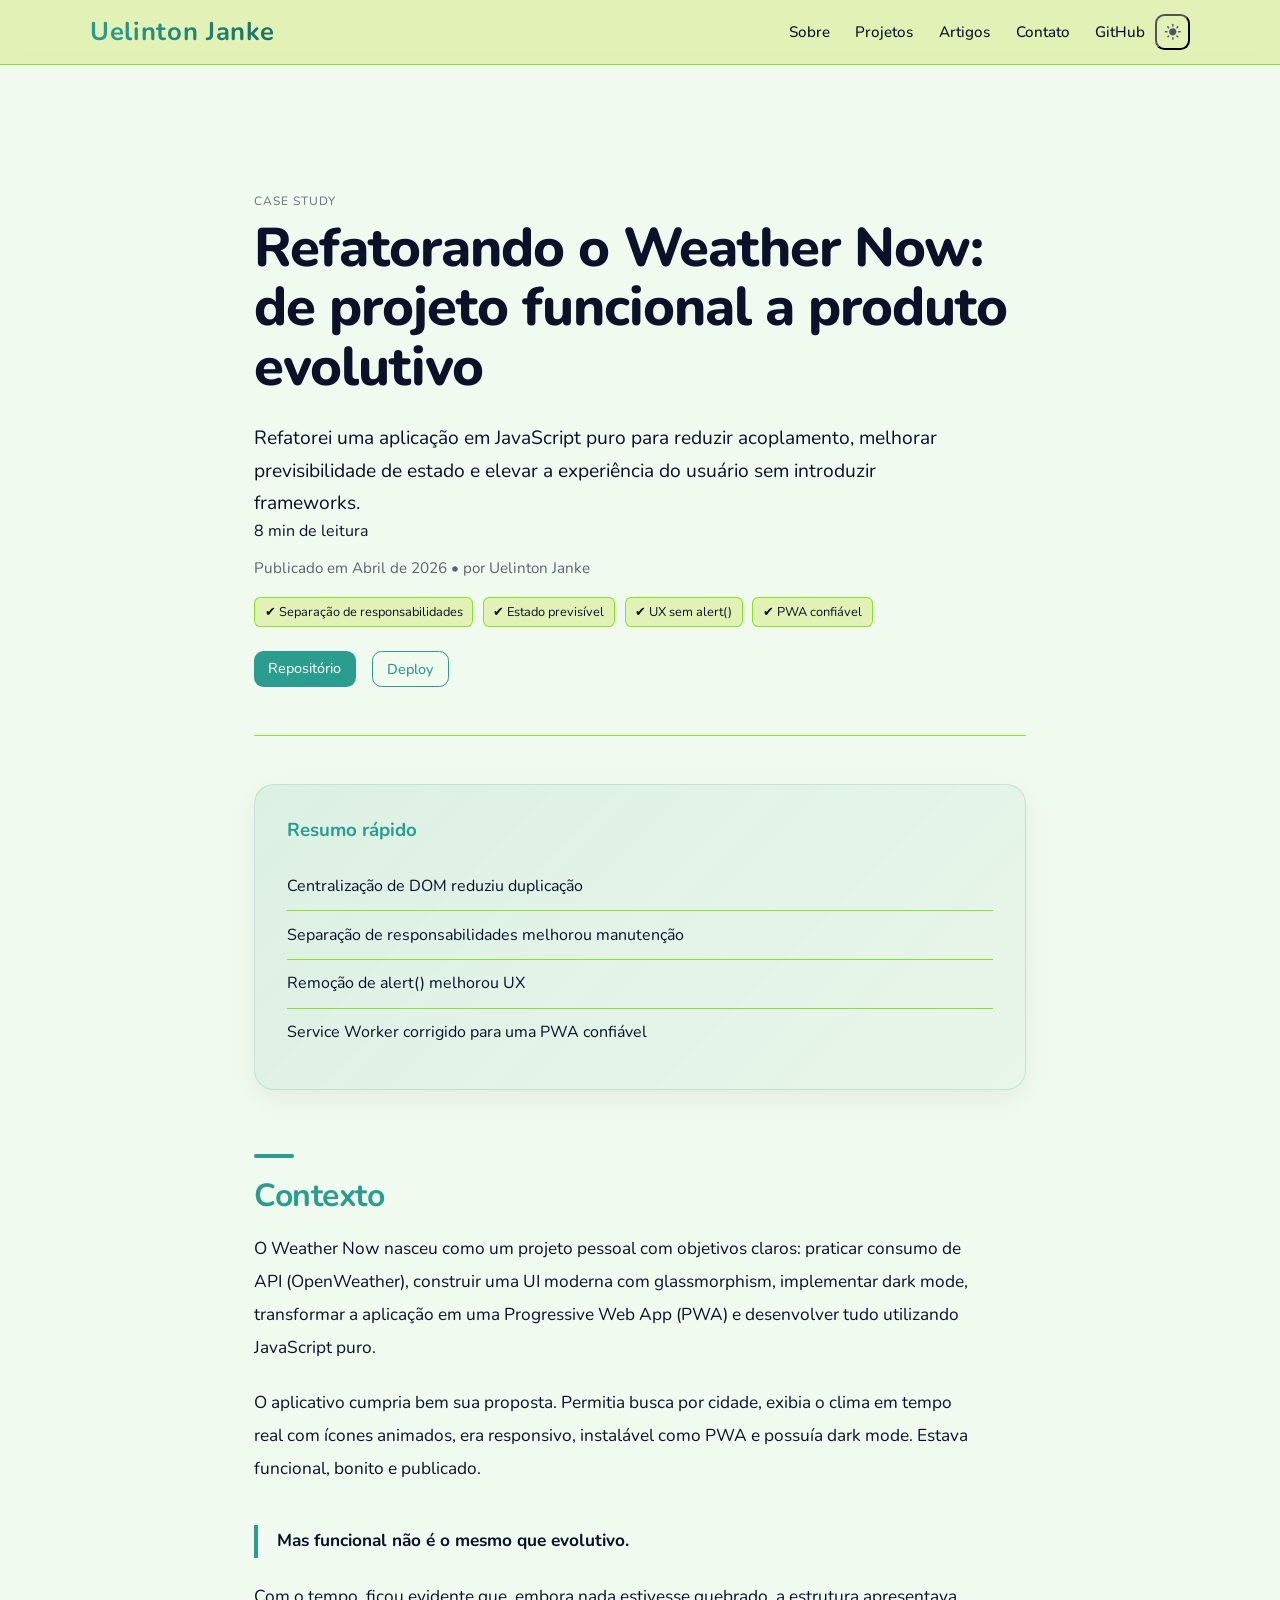
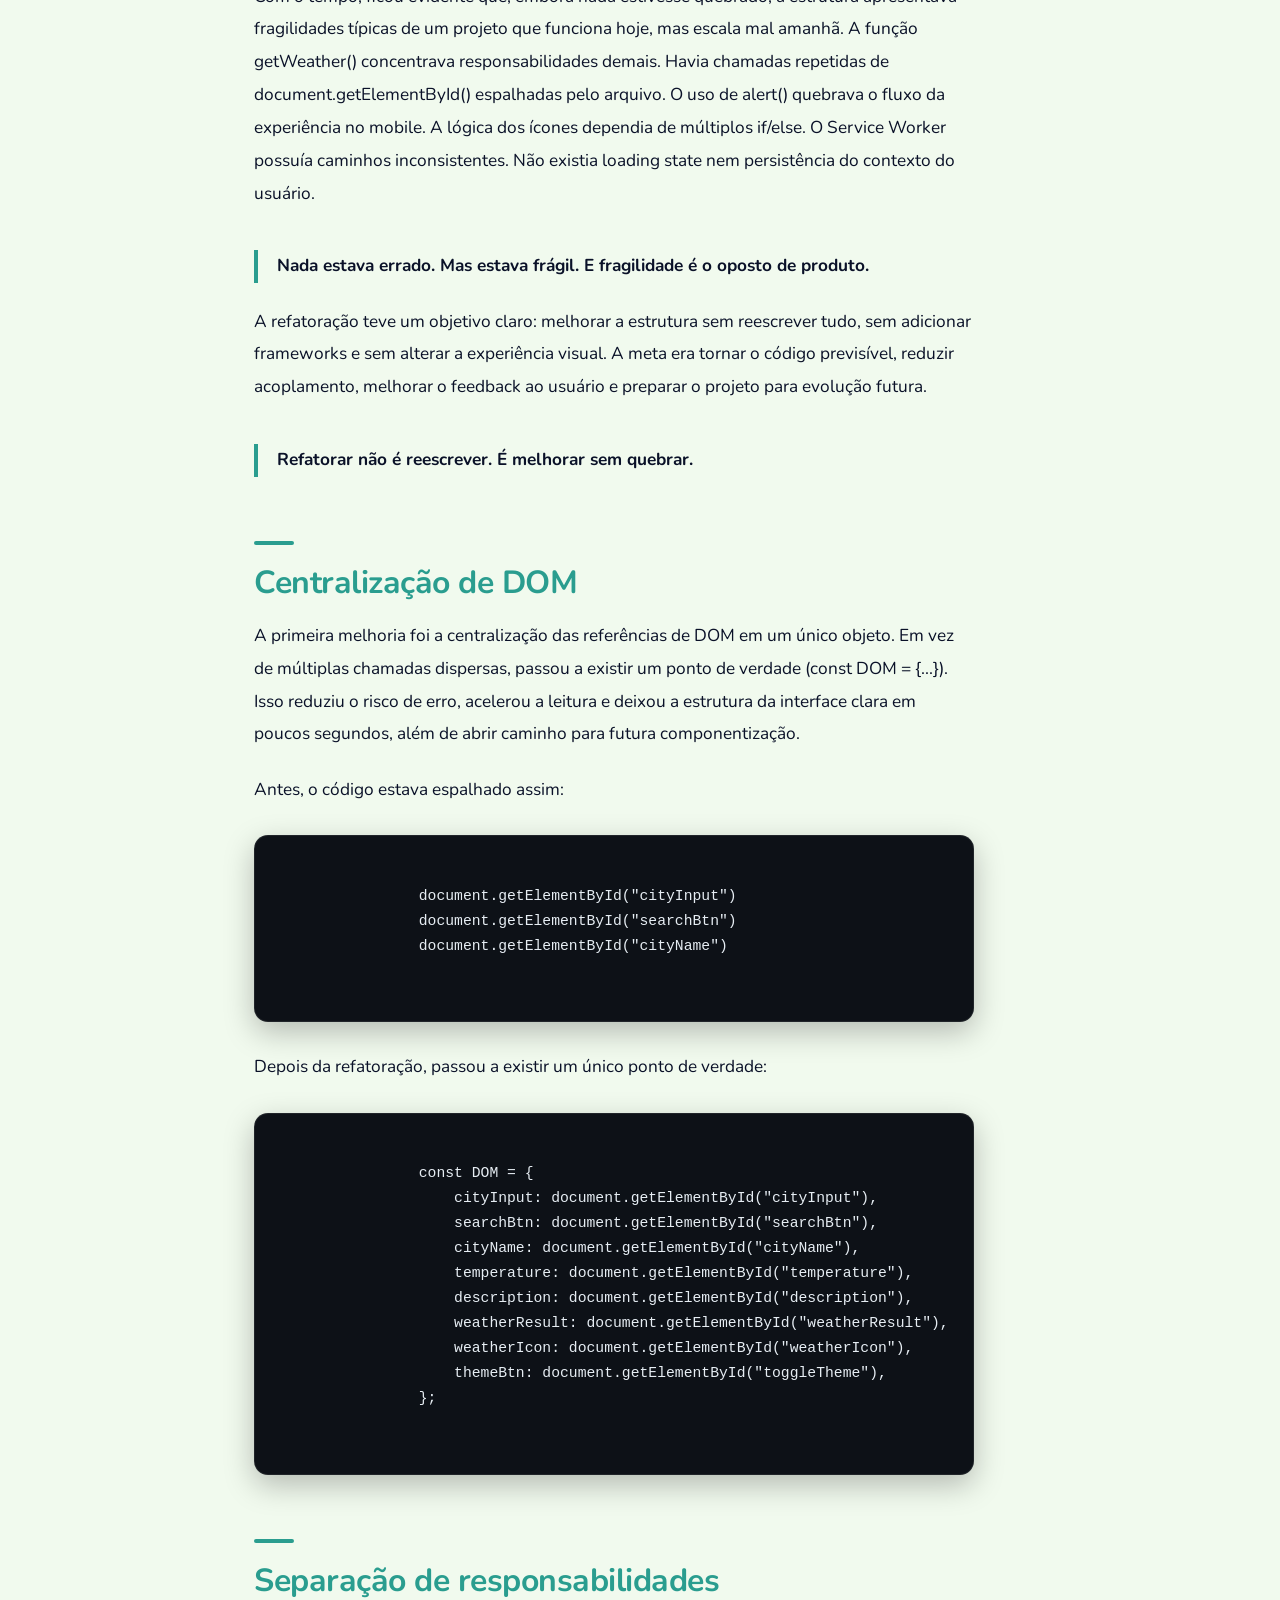
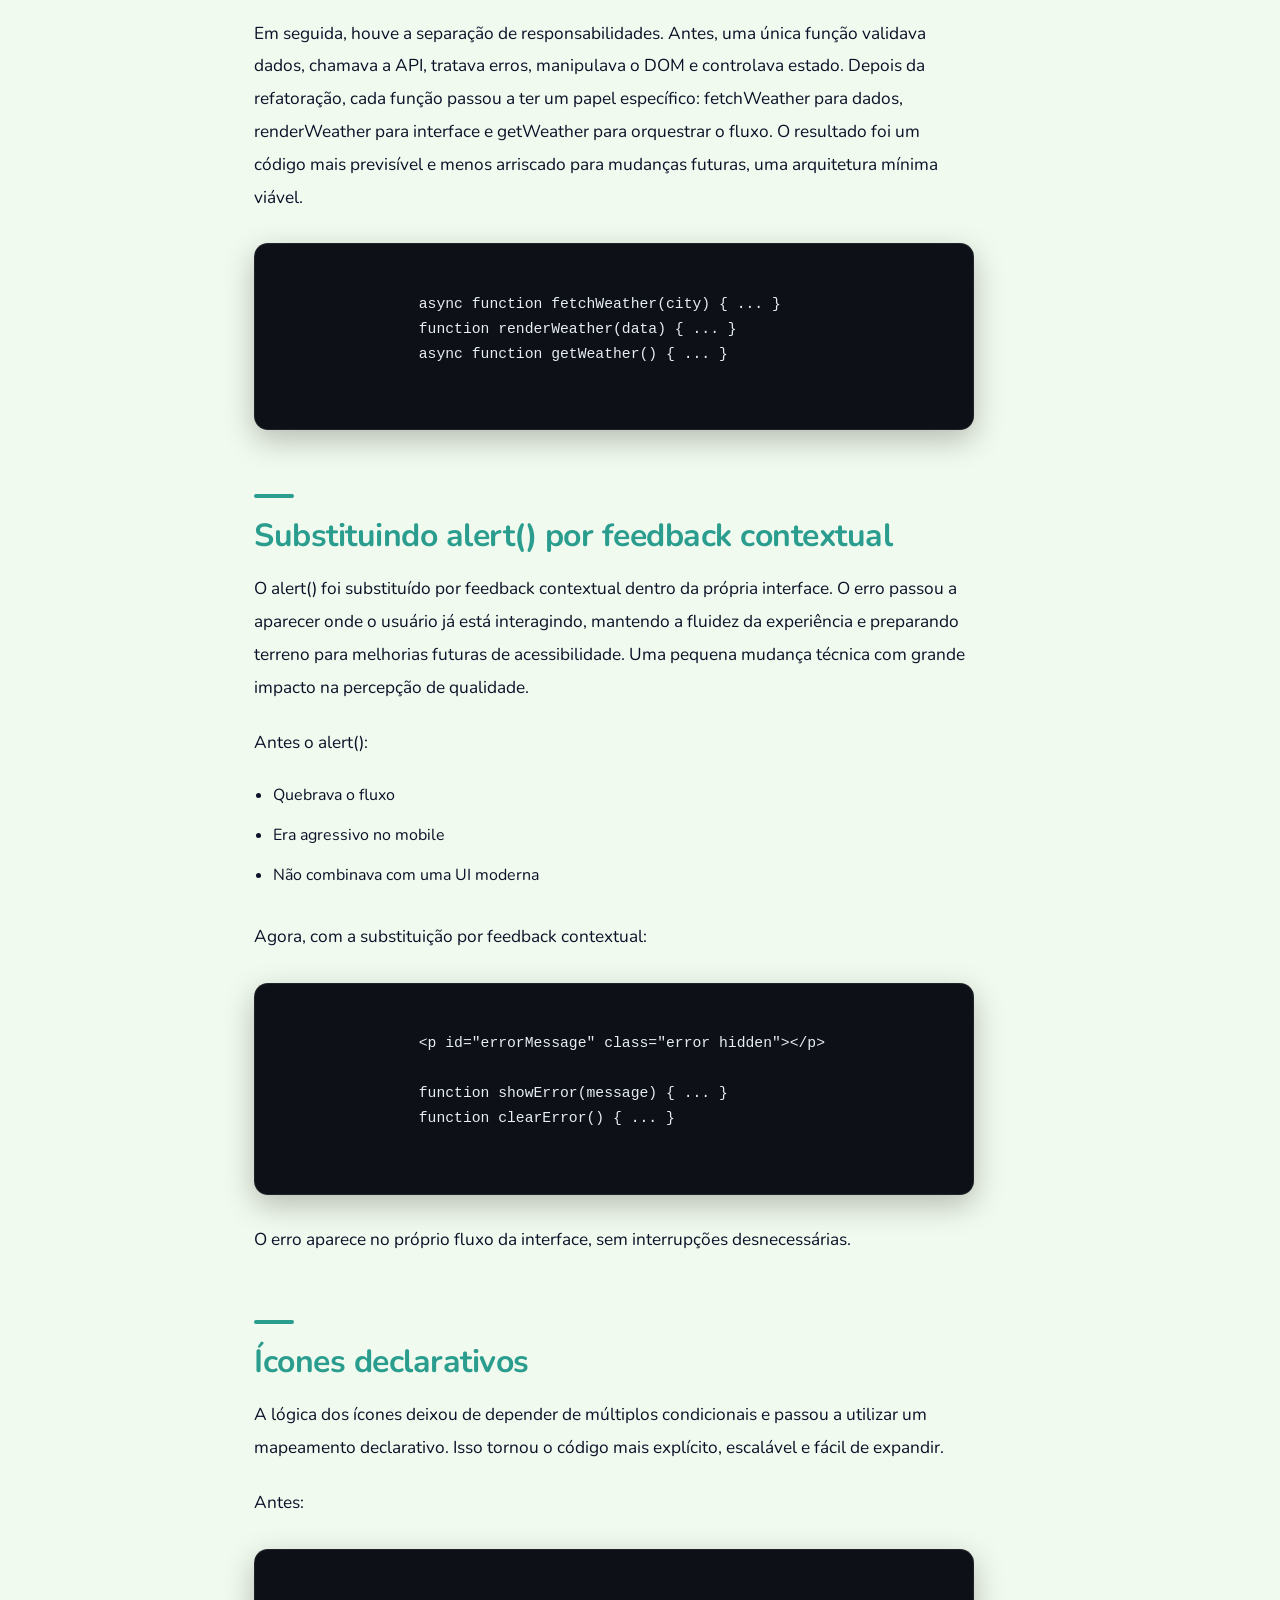
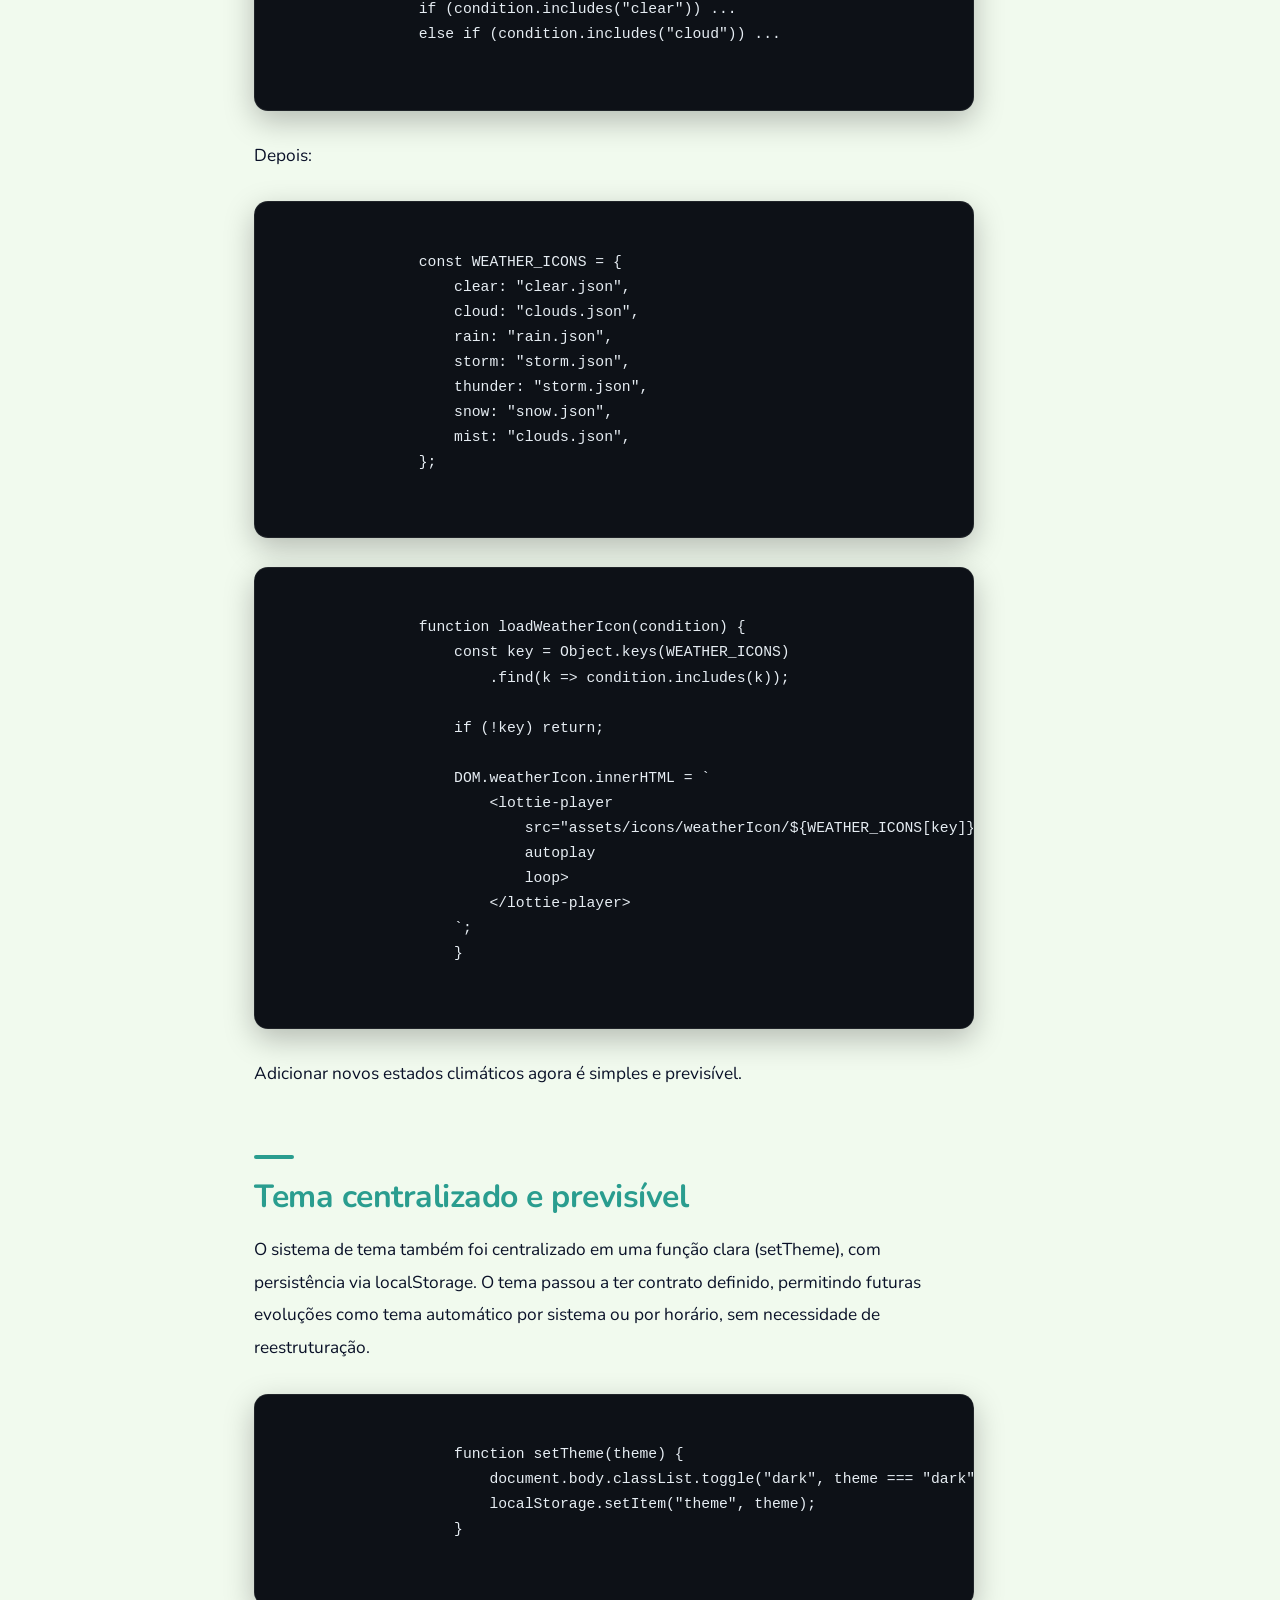
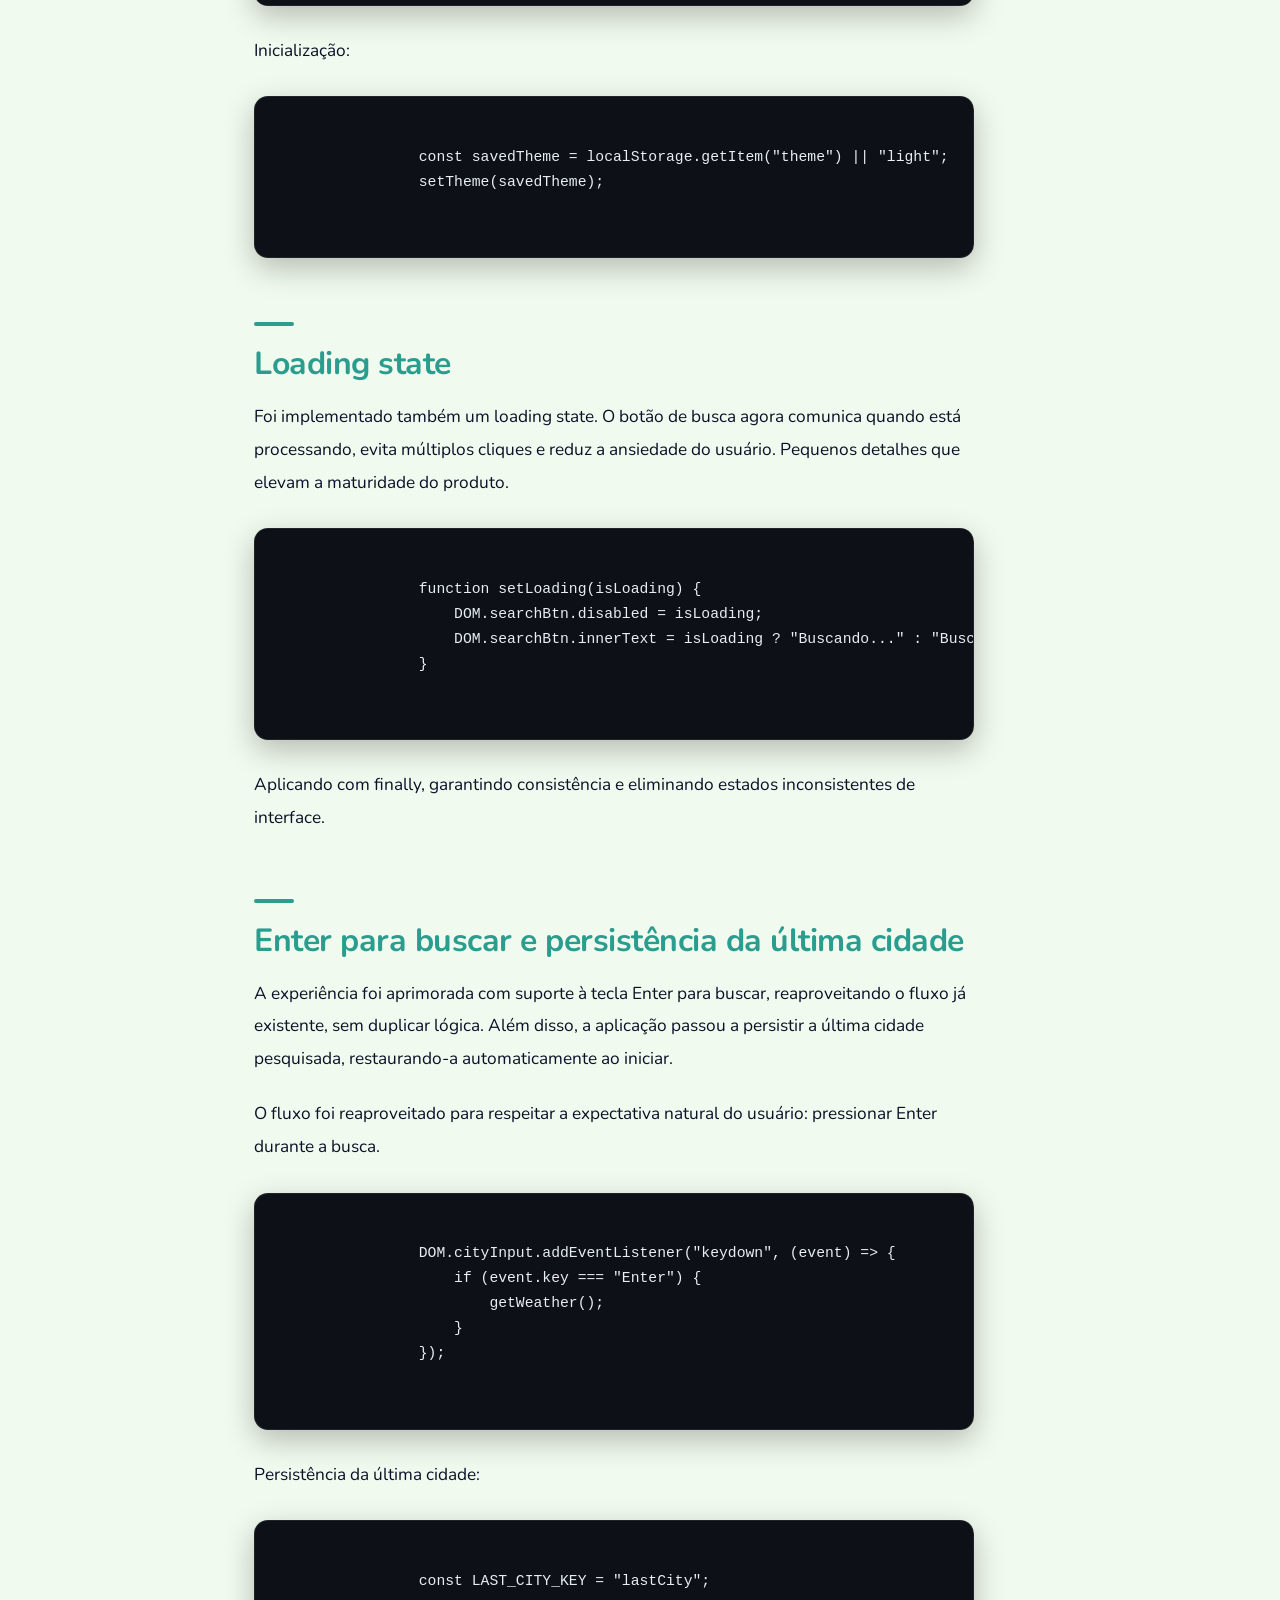
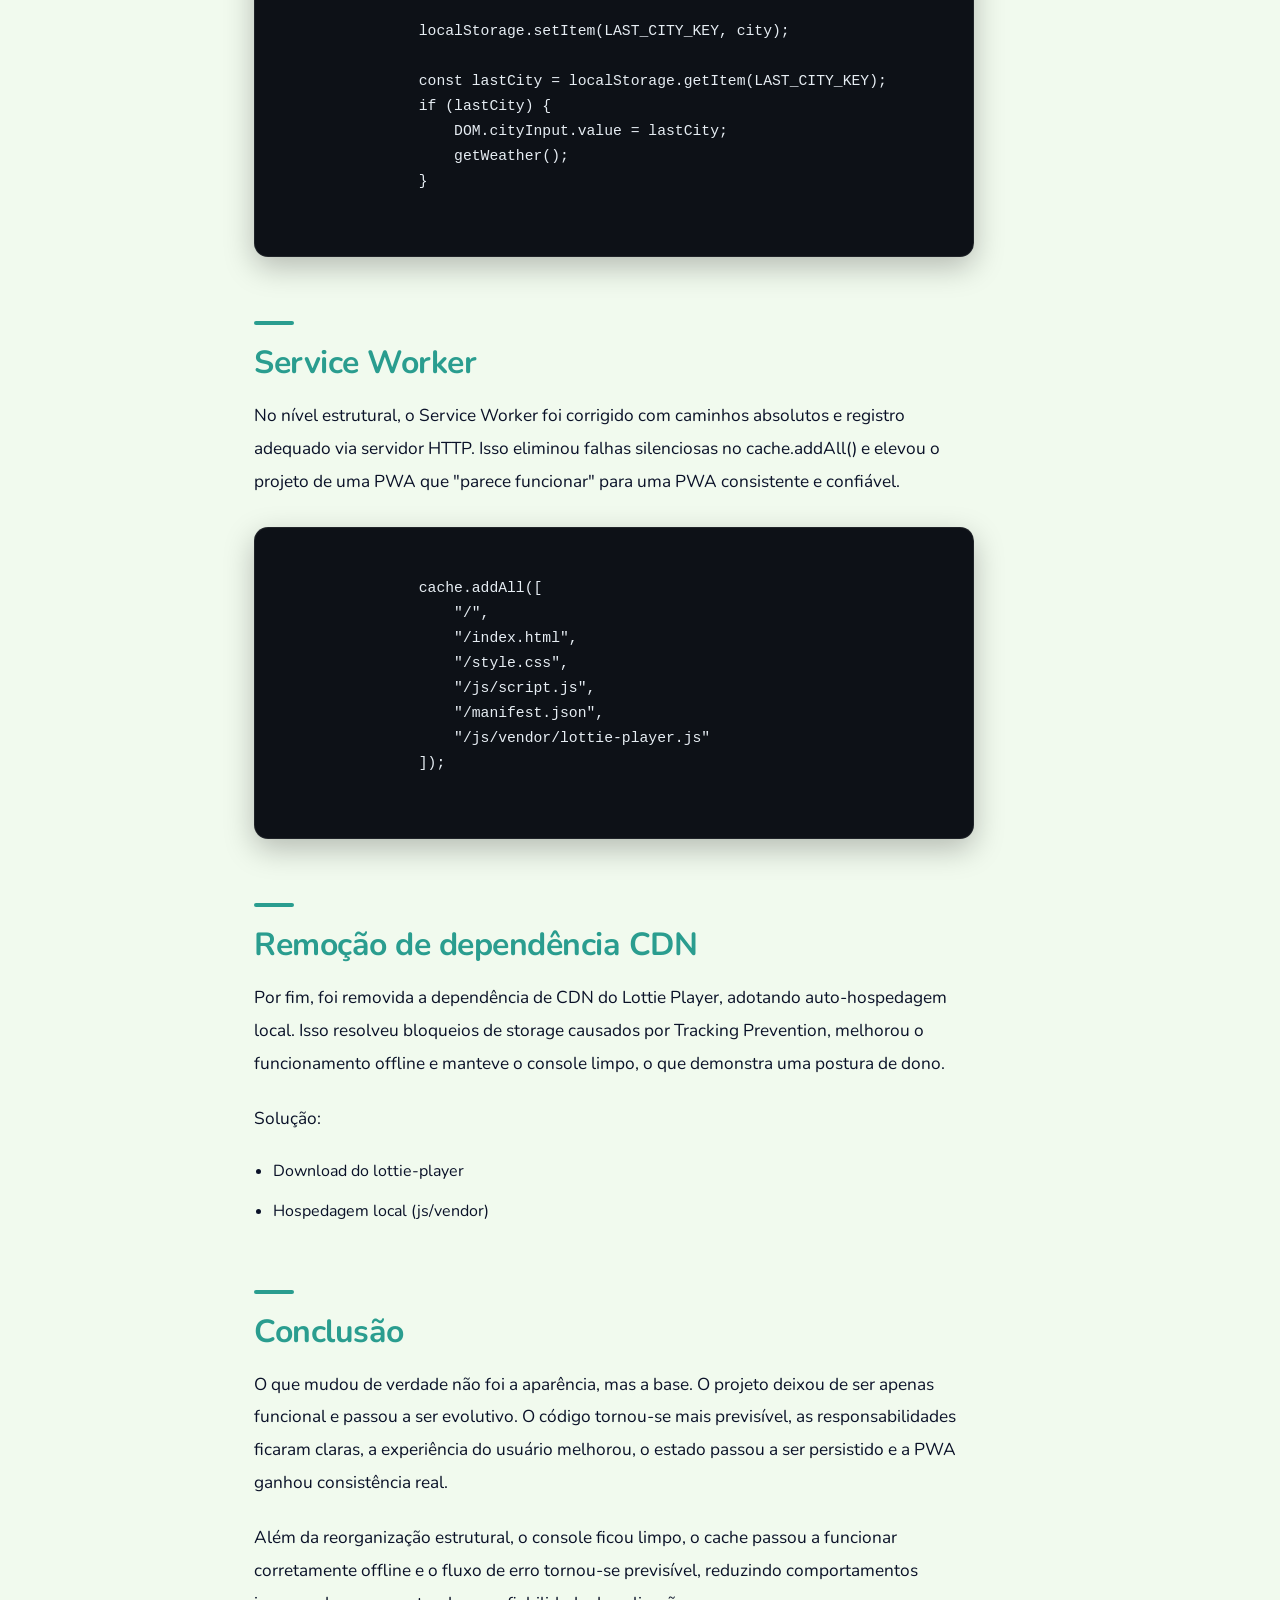
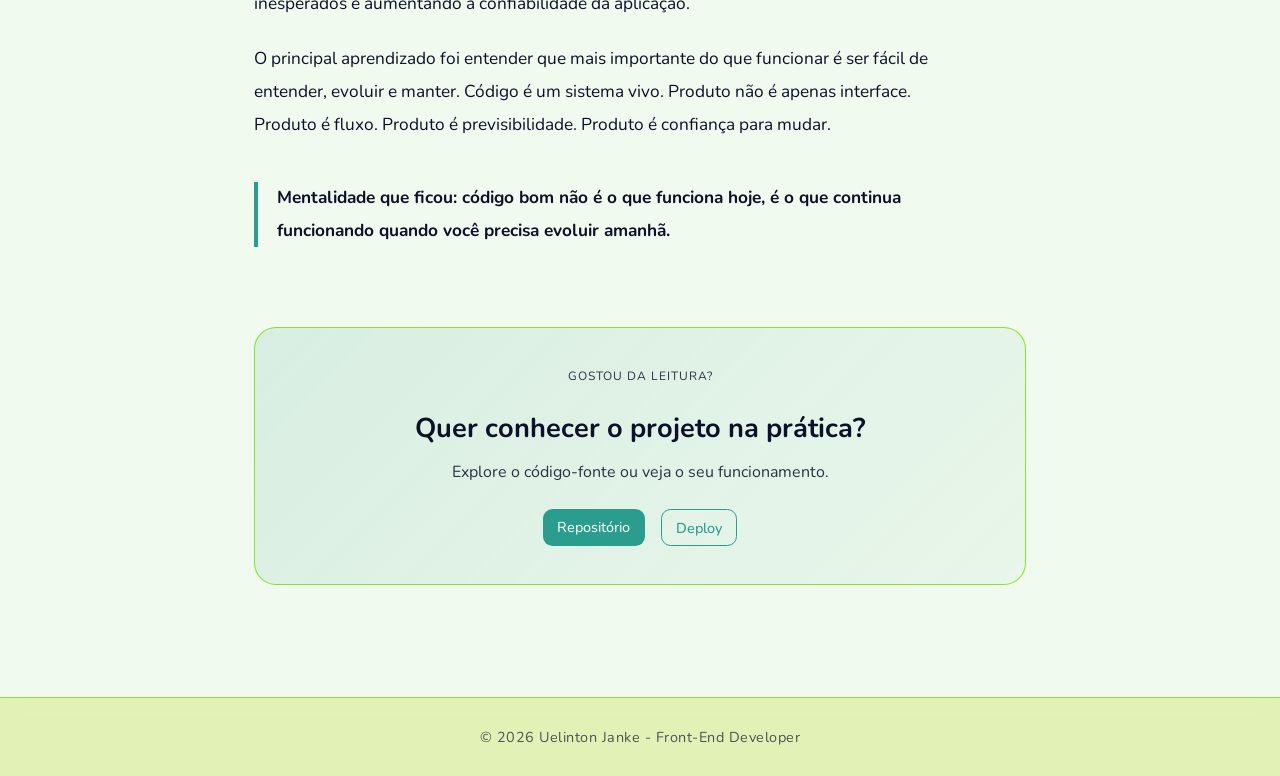
==== articles/weather-now-refactor.html @ d7ad6d18 "feat(articles): create and style article pages with responsive layout and reading experience" ====
<!DOCTYPE html>
<html lang="pt-BR">

<head>
    <meta charset="UTF-8">
    <meta name="viewport" content="width=device-width, initial-scale=1.0">
    <meta name="description" content="Como refatorei uma aplicação JavaScript pura melhorar arquitetura, UX e escalabilidade.">
    <meta property="og:title" content="Refataorando o Weather Now">
    <meta property="og:description" content="De projeto funcional a produto evolutivo">
    <meta property="og:image" content="https://github.com/UelintonHJ/weather-now/blob/main/assets/logo-favicon.png">
    <title>Refatorando o Weather Now | Uelinton Janke</title>
    <link rel="shortcut icon" href="../assets/img/favicon.png" type="image/x-icon">
    <link rel="stylesheet" href="../assets/css/style.css">
    <link rel="preconnect" href="https://fonts.googleapis.com">
    <link rel="preconnect" href="https://fonts.gstatic.com" crossorigin>
    <link href="https://fonts.googleapis.com/css2?family=Nunito:ital,wght@0,200..1000;1,200..1000&display=swap"
        rel="stylesheet">
</head>

<body>
    <header>
        <div class="header-content">
            <h1 class="logo">
                <a href="../index.html">Uelinton Janke</a>
            </h1>

            <div class="header-actions">
                <nav class="nav">
                    <button class="nav-toggle" aria-label="Abrir menu" aria-expanded="false">
                        <svg xmlns="http://www.w3.org/2000/svg" viewBox="0 0 50 50" aria-hidden="true">
                            <path
                                d="M 5 8 A 2.0002 2.0002 0 1 0 5 12 L 45 12 A 2.0002 2.0002 0 1 0 45 8 L 5 8 z M 5 23 A 2.0002 2.0002 0 1 0 5 27 L 45 27 A 2.0002 2.0002 0 1 0 45 23 L 5 23 z M 5 38 A 2.0002 2.0002 0 1 0 5 42 L 45 42 A 2.0002 2.0002 0 1 0 45 38 L 5 38 z">
                            </path>
                        </svg>
                    </button>

                    <ul class="nav-list">
                        <li><a href="../index.html#about">Sobre</a></li>
                        <li><a href="../index.html#projects">Projetos</a></li>
                        <li><a href="../index.html#articles">Artigos</a></li>
                        <li><a href="../index.html#contact">Contato</a></li>
                        <li class="nav-external">
                            <a href="https://github.com/UelintonHJ" target="_blank" rel="noopener noreferrer">
                                GitHub
                            </a>
                        </li>
                    </ul>
                </nav>

                <button class="theme-toggle" aria-label="Alternar tema" aria-pressed="false">
                    <svg xmlns="http://www.w3.org/2000/svg" xmlns:xlink="http://www.w3.org/1999/xlink"
                        aria-hidden="true" role="img" width="64" height="64" viewBox="0 0 24 24"
                        style="color: rgb(74, 85, 101);">
                        <path fill="currentColor"
                            d="M12.058 20q-3.334 0-5.667-2.333T4.058 12q0-3.039 1.98-5.27t4.904-2.634q.081 0 .159.006t.153.017q-.506.706-.801 1.57T10.158 7.5q0 2.667 1.866 4.533t4.534 1.867q.951 0 1.813-.295t1.548-.801q.012.075.017.153t.006.159q-.384 2.923-2.615 4.903T12.057 20">
                        </path>
                    </svg>
                </button>
            </div>
        </div>
    </header>
    <div class="reading-progress"></div>
    <main class="article-wrapper">
        <section class="article-hero">
            <p class="article-eyebrow">Case Study</p>

            <h1>Refatorando o Weather Now: de projeto funcional a produto evolutivo</h1>

            <p class="article-summary">
                Refatorei uma aplicação em JavaScript puro para reduzir acoplamento, melhorar previsibilidade de estado
                e
                elevar
                a experiência do usuário sem introduzir frameworks.
            </p>

            <p>
                8 min de leitura
            </p>

            <p class="article-meta">
                Publicado em Abril de 2026 • por Uelinton Janke
            </p>

            <div class="article-highlights">
                <span>✔ Separação de responsabilidades</span>
                <span>✔ Estado previsível</span>
                <span>✔ UX sem alert()</span>
                <span>✔ PWA confiável</span>
            </div>

            <div class="article-cta">
                <a href="https://github.com/UelintonHJ/weather-now" class="btn" target="_blank">Repositório</a>
                <a href="https://weather-now-jade-seven.vercel.app/" class="btn-outline" target="_blank">Deploy</a>
            </div>

        </section>

        <section class="article-tldr">
            <h3>Resumo rápido</h3>

            <ul>
                <li>Centralização de DOM reduziu duplicação</li>
                <li>Separação de responsabilidades melhorou manutenção</li>
                <li>Remoção de alert() melhorou UX</li>
                <li>Service Worker corrigido para uma PWA confiável</li>
            </ul>
        </section>

        <section class="article-content">
            <h2>Contexto</h2>
            <p>
                O Weather Now nasceu como um projeto pessoal com objetivos claros: praticar consumo de API
                (OpenWeather),
                construir uma UI moderna com glassmorphism, implementar dark mode, transformar a aplicação em uma
                Progressive Web App (PWA) e desenvolver tudo utilizando JavaScript puro.
            </p>

            <p>
                O aplicativo cumpria bem sua proposta. Permitia busca por cidade, exibia o clima em tempo real com
                ícones
                animados, era responsivo, instalável como PWA e possuía dark mode. Estava funcional, bonito e publicado.
            </p>

            <p class="highlight-quote">
                Mas funcional não é o mesmo que evolutivo.
            </p>

            <p>
                Com o tempo, ficou evidente que, embora nada estivesse quebrado, a estrutura apresentava fragilidades
                típicas de um projeto que funciona hoje, mas escala mal amanhã. A função getWeather() concentrava
                responsabilidades demais. Havia chamadas repetidas
                de document.getElementById() espalhadas pelo arquivo. O uso de alert() quebrava o fluxo da experiência
                no
                mobile. A lógica dos ícones dependia de múltiplos if/else. O Service Worker possuía caminhos
                inconsistentes.
                Não existia loading state nem persistência do contexto do usuário.
            </p>

            <p class="highlight-quote">
                Nada estava errado. Mas estava frágil. E fragilidade é o oposto de produto.
            </p>

            <p>
                A refatoração teve um objetivo claro: melhorar a estrutura sem reescrever tudo, sem adicionar frameworks
                e
                sem alterar a experiência visual. A meta era tornar o código previsível, reduzir acoplamento, melhorar o
                feedback ao usuário e preparar o projeto para evolução futura.
            </p>

            <p class="highlight-quote">
                Refatorar não é reescrever. É melhorar sem quebrar.
            </p>

            <h2>Centralização de DOM</h2>

            <p>
                A primeira melhoria foi a centralização das referências de DOM em um único objeto. Em vez de múltiplas
                chamadas dispersas, passou a existir um ponto de verdade (const DOM = {...}). Isso reduziu o risco de
                erro,
                acelerou a leitura e deixou a estrutura da interface clara em poucos segundos, além de abrir caminho
                para
                futura componentização.
            </p>

            <p>
                Antes, o código estava espalhado assim:
            </p>

            <pre>
            <code>
                document.getElementById("cityInput")
                document.getElementById("searchBtn")
                document.getElementById("cityName")
            </code>
        </pre>

            <p>
                Depois da refatoração, passou a existir um único ponto de verdade:
            </p>

            <pre>
            <code>
                const DOM = {
                    cityInput: document.getElementById("cityInput"),
                    searchBtn: document.getElementById("searchBtn"),
                    cityName: document.getElementById("cityName"),
                    temperature: document.getElementById("temperature"),
                    description: document.getElementById("description"),
                    weatherResult: document.getElementById("weatherResult"),
                    weatherIcon: document.getElementById("weatherIcon"),
                    themeBtn: document.getElementById("toggleTheme"),
                };
            </code>
        </pre>

            <h2>Separação de responsabilidades</h2>

            <p>
                Em seguida, houve a separação de responsabilidades. Antes, uma única função validava dados, chamava a
                API,
                tratava erros, manipulava o DOM e controlava estado. Depois da refatoração, cada função passou a ter um
                papel específico: fetchWeather para dados, renderWeather
                para interface e getWeather para orquestrar o fluxo. O resultado foi um código mais previsível e menos
                arriscado para mudanças futuras, uma arquitetura mínima viável.
            </p>

            <pre>
            <code>
                async function fetchWeather(city) { ... }
                function renderWeather(data) { ... }
                async function getWeather() { ... }
            </code>
        </pre>

            <h2>Substituindo alert() por feedback contextual</h2>

            <p>
                O alert() foi substituído por feedback contextual dentro da própria interface. O erro passou a aparecer
                onde
                o usuário já está interagindo, mantendo a fluidez da experiência e preparando terreno para melhorias
                futuras
                de acessibilidade. Uma pequena mudança técnica com grande impacto na percepção de qualidade.
            </p>

            <p>
                Antes o alert():
            </p>

            <ul>
                <li>Quebrava o fluxo</li>
                <li>Era agressivo no mobile</li>
                <li>Não combinava com uma UI moderna</li>
            </ul>

            <p>
                Agora, com a substituição por feedback contextual:
            </p>

            <pre>
            <code>
                &lt;p id="errorMessage" class="error hidden"&gt;&lt;/p&gt;

                function showError(message) { ... }
                function clearError() { ... }
            </code>
        </pre>

            <p>
                O erro aparece no próprio fluxo da interface, sem interrupções desnecessárias.
            </p>

            <h2>Ícones declarativos</h2>

            <p>
                A lógica dos ícones deixou de depender de múltiplos condicionais e passou a utilizar um mapeamento
                declarativo. Isso tornou o código mais explícito, escalável e fácil de expandir.
            </p>

            <p>
                Antes:
            </p>

            <pre>
            <code>
                if (condition.includes("clear")) ...
                else if (condition.includes("cloud")) ...
            </code>
        </pre>

            <p>
                Depois:
            </p>

            <pre>
            <code>
                const WEATHER_ICONS = {
                    clear: "clear.json",
                    cloud: "clouds.json",
                    rain: "rain.json",
                    storm: "storm.json",
                    thunder: "storm.json",
                    snow: "snow.json",
                    mist: "clouds.json",
                };
            </code>
        </pre>

            <pre>
            <code>
                function loadWeatherIcon(condition) {
                    const key = Object.keys(WEATHER_ICONS)
                        .find(k => condition.includes(k));

                    if (!key) return;

                    DOM.weatherIcon.innerHTML = `
                        &lt;lottie-player
                            src="assets/icons/weatherIcon/${WEATHER_ICONS[key]}"
                            autoplay
                            loop&gt;
                        &lt;/lottie-player&gt;
                    `;
                    }
            </code>
        </pre>

            <p>
                Adicionar novos estados climáticos agora é simples e previsível.
            </p>

            <h2>Tema centralizado e previsível</h2>

            <p>
                O sistema de tema também foi centralizado em uma função clara (setTheme), com persistência via
                localStorage. O tema passou a ter contrato definido, permitindo futuras evoluções como tema automático
                por
                sistema ou por horário, sem necessidade de reestruturação.
            </p>
            <pre>
                <code>
                    function setTheme(theme) {
                        document.body.classList.toggle("dark", theme === "dark");
                        localStorage.setItem("theme", theme);
                    }
                </code>
            </pre>

            <p>
                Inicialização:
            </p>

            <pre>
            <code>
                const savedTheme = localStorage.getItem("theme") || "light";
                setTheme(savedTheme);
            </code>
        </pre>

            <h2>Loading state</h2>

            <p>
                Foi implementado também um loading state. O botão de busca agora comunica quando está processando, evita
                múltiplos cliques e reduz a ansiedade do usuário. Pequenos detalhes que elevam a maturidade do produto.
            </p>

            <pre>
            <code>
                function setLoading(isLoading) {
                    DOM.searchBtn.disabled = isLoading;
                    DOM.searchBtn.innerText = isLoading ? "Buscando..." : "Buscar";
                }
            </code>
        </pre>

            <p>
                Aplicando com finally, garantindo consistência e eliminando estados inconsistentes de interface.
            </p>

            <h2>Enter para buscar e persistência da última cidade</h2>

            <p>
                A experiência foi aprimorada com suporte à tecla Enter para buscar, reaproveitando o fluxo já existente,
                sem
                duplicar lógica. Além disso, a aplicação passou a persistir a última cidade pesquisada, restaurando-a
                automaticamente ao iniciar.
            </p>

            <p>
                O fluxo foi reaproveitado para respeitar a expectativa natural do usuário: pressionar Enter durante a
                busca.
            </p>

            <pre>
            <code>
                DOM.cityInput.addEventListener("keydown", (event) => {
                    if (event.key === "Enter") {
                        getWeather();
                    }
                });
            </code>
        </pre>

            <p>
                Persistência da última cidade:
            </p>

            <pre>
            <code>
                const LAST_CITY_KEY = "lastCity";

                localStorage.setItem(LAST_CITY_KEY, city);

                const lastCity = localStorage.getItem(LAST_CITY_KEY);
                if (lastCity) {
                    DOM.cityInput.value = lastCity;
                    getWeather();
                }
            </code>
        </pre>

            <h2>Service Worker</h2>

            <p>
                No nível estrutural, o Service Worker foi corrigido com caminhos absolutos e registro adequado via
                servidor
                HTTP. Isso eliminou falhas silenciosas no cache.addAll() e elevou o projeto de uma PWA que "parece
                funcionar" para uma PWA consistente e confiável.
            </p>

            <pre>
            <code>
                cache.addAll([
                    "/",
                    "/index.html",
                    "/style.css",
                    "/js/script.js",
                    "/manifest.json",
                    "/js/vendor/lottie-player.js"
                ]);
            </code>
        </pre>

            <h2>Remoção de dependência CDN</h2>

            <p>
                Por fim, foi removida a dependência de CDN do Lottie Player, adotando auto-hospedagem local. Isso
                resolveu
                bloqueios de storage causados por Tracking Prevention, melhorou o funcionamento offline e manteve o
                console
                limpo, o que demonstra uma postura de dono.
            </p>

            <p>
                Solução:
            </p>

            <ul>
                <li>Download do lottie-player</li>
                <li>Hospedagem local (js/vendor)</li>
            </ul>

            <h2>Conclusão</h2>

            <p>
                O que mudou de verdade não foi a aparência, mas a base. O projeto deixou de ser apenas funcional e
                passou a
                ser evolutivo. O código tornou-se mais previsível, as responsabilidades ficaram claras, a experiência do
                usuário melhorou, o estado passou a ser persistido e a PWA ganhou consistência real.
            </p>

            <p>
                Além da reorganização estrutural, o console ficou limpo, o cache passou a funcionar corretamente offline
                e o
                fluxo de erro tornou-se previsível, reduzindo comportamentos inesperados e aumentando a confiabilidade
                da
                aplicação.
            </p>

            <p>
                O principal aprendizado foi entender que mais importante do que funcionar é ser fácil de entender,
                evoluir e
                manter. Código é um sistema vivo. Produto não é apenas interface. Produto é fluxo. Produto é
                previsibilidade. Produto é confiança para mudar.
            </p>

            <p class="highlight-quote">
                Mentalidade que ficou: código bom não é o que funciona hoje, é o que continua funcionando quando você
                precisa evoluir amanhã.
            </p>
        </section>

        <section class="article-project">
            <p class="article-project-eyebrow">Gostou da leitura?</p>

            <h3>Quer conhecer o projeto na prática?</h3>

            <p>Explore o código-fonte ou veja o seu funcionamento.</p>

            <div class="article-project-actions">
                <a href="https://github.com/UelintonHJ/weather-now" class="btn" target="_blank">
                    Repositório
                </a>

                <a href="https://weather-now-jade-seven.vercel.app/" class="btn-outline" target="_blank">
                    Deploy
                </a>
            </div>
        </section>
    </main>

    <footer class="footer">
        <p>
            © 2026 Uelinton Janke - Front-End Developer
        </p>
    </footer>
    <script src="../app.js"></script>
</body>

</html>
---- assets/css/style.css ----
:root {
    --bg: #F1FAEE;
    --text: #0A1128;
    --accent: #2A9D8F;

    --surface: rgba(217, 237, 146, 0.6);
    --surface-strong: rgba(217, 237, 146, 0.9);
    --border: rgba(112, 224, 0, 0.8);

    --header-offset: 90px;
}

html {
    scroll-behavior: smooth;
}

[data-theme="dark"] {
    --bg: #0A1128;
    --text: #F1FAEE;
    --accent: #2A9D8F;

    --surface: rgba(255, 255, 255, 0.04);
    --surface-strong: rgba(255, 255, 255, 0.07);
    --border: rgba(255, 255, 255, 0.08);
}

[data-theme="dark"] header {
    background: rgba(10, 17, 40, 0.8);
}

[data-theme="dark"] header.shrink {
    background: rgba(10, 17, 40, 0.95);
}

[data-theme="dark"] .filter-btn {
    background: rgba(255, 255, 255, 0.06);
    border: 1px solid rgba(255, 255, 255, 0.12);
    color: rgba(241, 250, 238, 0.85);
    backdrop-filter: blur(6px);
}

[data-theme="dark"] .filter-btn.active {
    background: var(--accent);
    color: #F1FAEE;
    border-color: var(--accent);
    box-shadow: 0 4px 12px rgba(42, 157, 143, 0.35);
}

[data-theme="dark"] .filter-btn:hover {
    border-color: var(--accent);
    background: rgba(42, 157, 143, 0.15);
}

[data-theme="dark"] .card-featured {
    background: linear-gradient(
        180deg,
        rgba(42, 157, 143, 0.15),
        rgba(255, 255, 255, 0.04)
    );
    border-color: rgba(42, 157, 143, 0.4);
}

[data-theme="dark"] .card-featured::before {
    color: rgba(241, 250, 238, 0.6);
}

[data-theme="dark"] .card-institutional {
    background: rgba(255, 255, 255, 0.03);
    border-color: rgba(255, 255, 255, 0.1);
}

[data-theme="dark"] .card-institutional::before {
    color: rgba(241, 250, 238, 0.55);
}

[data-theme="dark"] .card-institutional .tag {
    background: rgba(42, 157, 143, 0.1);
    color: rgba(241, 250, 238, 0.85);
    border: 1px solid rgba(42, 157, 143, 0.25);
}

[data-theme="dark"] .card-institutional .btn {
    background: #F1FAEE;
    color: var(--bg);
}

[data-theme="dark"] .card-institutional .decision {
    border-left-color: rgba(42, 157, 143, 0.7);
}

[data-theme="dark"] .tag {
    background: rgba(255, 255, 255, 0.06);
    color: rgba(241, 250, 238, 0.85);
    border: 1px solid rgba(255, 255, 255, 0.08);
}

[data-theme="dark"] .footer {
    background: rgba(10, 17, 40, 0.9);
    border-top: 1px solid var(--border);
}

[data-theme="dark"] .modal-content {
    background: rgba(15, 23, 42, 0.95);
    border-color: rgba(255, 255, 255, 0.08);
}

[data-theme="dark"] .modal-close {
    background: rgba(255, 255, 255, 0.06);
    border: 1px solid rgba(0, 0, 0, 0.18);
    color: rgba(241, 250, 238, 0.85);
}

[data-theme="dark"] .modal-close:hover {
    background: var(--accent);
    border-color: var(--accent);
    color: #0A1128;
}

* {
    margin: 0;
    padding: 0;
    box-sizing: border-box;
}

body {
    font-family: "Nunito", sans-serif;
    background: var(--bg);
    color: var(--text);
    padding: 0;
}

header {
    width: 100%;
    padding: 0.9rem 1.5rem;
    display: flex;
    justify-content: center;
    border-bottom: 1px solid var(--border);
    backdrop-filter: blur(10px);
    background: var(--surface);
    position: sticky;
    top: 0;
    z-index: 100;
    transition: padding 0.3s ease, background 0.3s ease;
}

header.shrink {
    padding: 0.6rem 1.5rem;
    background: var(--surface-strong);
}

.header-content {
    max-width: 1100px;
    width: 100%;
    display: flex;
    align-items: center;
    justify-content: space-between;
    gap: 2rem;
}

.header.shrink .logo {
    font-size: 1.2rem;
}

.logo {
    font-size: 1.6rem;
    font-weight: 700;
    background: linear-gradient(90deg, #2a9d8f, #1d6f63);
    background-clip: text;
    -webkit-background-clip: text;
    color: transparent;
    -webkit-text-fill-color: transparent;
    letter-spacing: 0.65px;
}

.logo a {
    text-decoration: none;
    color: inherit;
}

.header-actions {
    display: flex;
    align-items: center;
    gap: 0.6rem;
}

.nav {
    display: flex;
    align-items: center;
}

.nav-toggle {
    display: none;
    background: none;
    border: none;
    width: 1.5rem;
    cursor: pointer;
}

.nav-list {
    display: flex;
    list-style: none;
    gap: 1.6rem;
}

.nav-list a {
    text-decoration: none;
    font-size: 0.95rem;
    font-weight: 500;
    color: var(--text);
    position: relative;
}

.nav-list a::after {
    content: "";
    position: absolute;
    left: 0;
    bottom: -4px;
    width: 0;
    height: 2px;
    background: var(--accent);
    transition: width 0.3s ease;
}

.nav-list a:hover::after {
    width: 100%;
}

a:focus-visible {
    outline: 2px solid var(--accent);
    outline-offset: 4px;
}

section[id] {
    scroll-margin-top: var(--header-offset);
}

.theme-toggle {
    width: 2.2rem;
    height: 2.2rem;
    display: flex;
    align-items: center;
    justify-content: center;
    background: none;
    cursor: pointer;
    border-radius: 0.6rem;
    transition: background 0.2s ease, transform 0.2s ease;
}

header.shrink .theme-toggle {
    transform: scale(0.95);
}

.theme-toggle svg {
    width: 1.1rem;
    height: 1.1rem;
    color: var(--text);
}

.theme-toggle:hover {
    background: rgba(42, 157, 143, 0.15);
}

.hero {
    max-width: 1100px;
    margin: 4rem auto 5rem;
    padding: 3rem 1.5rem;
    border-left: 4px solid var(--accent);
}

.hero .headline {
    max-width: 720px;
    font-size: clamp(2rem, 4vw, 2.6rem);
    font-weight: 700;
    line-height: 1.25;
    letter-spacing: -0.3px;
}

.hero .subheadline {
    max-width: 620px;
    margin-top: 1.4rem;
    font-size: 1.1rem;
    opacity: 0.75;
}

.hero .subheadline::before {
    content: "";
    display: block;
    width: 48px;
    height: 3px;
    background: var(--accent);
    margin-bottom: 1rem;
}

.hero-actions {
    margin-top: 2.4rem;
    display: flex;
    gap: 1.2rem;
    align-items: center;
}

.hero .btn {
    padding: 0.75rem 1.6rem;
    font-size: 1rem;
    font-weight: 600;
    border-radius: 0.8rem;
    box-shadow: 0 8px 20px rgba(42, 157, 143, 0.25);
}

.hero .btn:hover {
    transform: translateY(-2px);
    box-shadow: 0 12px 28px rgba(42, 157, 143, 0.35);
}

.hero .btn-outline {
    padding: 0.75rem 1.6rem;
    font-size: 1rem;
    border-radius: 0.8rem;
    background: transparent;
}

.hero .btn-outline:hover {
    background: rgba(42, 157, 143, 0.1);
}

.container {
    max-width: 1100px;
    margin: 3rem auto;
    padding: 2rem 1.5rem;
}

.about h2 {
    font-size: 1.8rem;
    margin-bottom: 1rem;
    color: var(--accent);
    font-weight: 600;
}

.about p {
    font-size: 1.05rem;
    line-height: 1.7;
    opacity: 0.9;
    max-width: 750px;
}

.projects h2 {
    font-size: 1.8rem;
    margin-bottom: 2rem;
    color: var(--accent);
    font-weight: 600;
}

.project-filters {
    display: flex;
    flex-wrap: wrap;
    gap: 0.6rem;
    margin-bottom: 2.2rem;
    align-items: center;
}

.filters-label {
    font-size: 0.75rem;
    text-transform: uppercase;
    letter-spacing: 1px;
    opacity: 0.6;
    margin-bottom: 0.8rem;
}

.filter-btn {
    padding: 0.4rem 0.9rem;
    border: 1px solid var(--border);
    background: var(--surface);
    border-radius: 999px;
    cursor: pointer;
    font-size: 0.8rem;
    font-weight: 600;
    letter-spacing: 0.4px;
    transition: all 0.2s ease;
}

.filter-btn.active {
    background: var(--accent);
    color: #F1FAEE;
    border-color: var(--accent);
    font-weight: 700;
}

.filter-btn:hover {
    border-color: var(--accent);
}

.filter-btn:focus-visible {
    outline: 2px solid var(--accent);
    outline-offset: 3px;
}

.cards {
    display: grid;
    gap: 2rem;
    grid-template-columns: repeat(auto-fit, minmax(280px, 1fr));
}

.card {
    background: var(--surface);
    border: 1px solid var(--border);
    padding: 1.8rem;
    border-radius: 1rem;
    backdrop-filter: blur(8px);
    display: flex;
    flex-direction: column;
    opacity: 0;
    transform: translateY(12px);
    transition: opacity 0.25s ease, transform 0.25s ease;
}

.card.is-hidden {
    display: none;
}

.card.is-visible {
    opacity: 1;
    transform: translateY(0);
    transition: opacity 0.6s ease, transform 0.6s ease;
}

.card:hover {
    transform: translateY(-5px);
    border-color: var(--accent);
}

.card h3 {
    font-size: 1.5rem;
    margin-bottom: 0.4rem;
    font-weight: 600;
    line-height: 1.25;
}

.card .tags {
    opacity: 0.25;
    transform: translateY(4px);
    transition: opacity 0.3s ease, transform 0.3s ease;
}

.card:hover .tags {
    opacity: 1;
    transform: translateY(0);
}

.card p {
    opacity: 0.85;
    line-height: 1.6;
    margin-bottom: 1.2rem;
}

.card-featured {
    grid-column: span 2;
    background: rgba(217, 237, 146, 0.85);
    border-color: var(--accent);
}

.card-featured h3 {
    font-size: 1.6rem;
}

.card-featured .tag {
    background: rgba(42, 157, 143, 0.12);
    border-color: rgba(42, 157, 143, 0.25);
}

.card-featured p {
    font-size: 1rem;
}

.card-featured .decision {
    font-size: 1rem;
}

.card-featured::before {
    content: "Projeto principal";
    display: inline-block;
    margin-bottom: 0.6rem;
    font-size: 0.75rem;
    font-weight: 600;
    color: var(--accent);
    letter-spacing: 0.6px;
    text-transform: uppercase;
}

.card-institutional {
    grid-column: span 3;
    background: rgba(241, 250, 238, 0.95);
    border-color: rgba(10, 17, 40, 0.15);
    order: 99;
}

.card-institutional h3 {
    font-size: 1.35rem;
    letter-spacing: 0.2px;
}

.card-institutional .decision {
    border-left-color: rgba(10, 17, 40, 0.35);
    font-size: 0.95rem;
}

.card-institutional::before {
    content: "Projeto institucional";
    display: inline-block;
    margin-bottom: 0.6rem;
    font-size: 0.7rem;
    font-weight: 600;
    color: rgba(10, 17, 40, 0.6);
    letter-spacing: 0.5px;
    text-transform: uppercase;
}

.card-institutional .btn {
    background: var(--text);
}

.card-institutional .btn-outline {
    border-color: var(--text);
    color: var(--text);
}

.card-institutional .tag {
    background: rgba(10, 17, 40, 0.06);
    color: rgba(10, 17, 40, 0.7);
}

.tags {
    display: flex;
    flex-wrap: wrap;
    gap: 0.4rem;
    margin-bottom: 0.8rem;
    list-style: none;
    padding: 0;
}

.tag {
    font-size: 0.7rem;
    font-weight: 600;
    padding: 0.25rem 0.5rem;
    border-radius: 0.4rem;
    background: rgba(10, 17, 40, 0.08);
    color: rgba(10, 17, 40, 0.75);
    letter-spacing: 0.4px;
    text-transform: uppercase;
}

.decision {
    font-size: 0.95rem;
    padding-left: 1rem;
    border-left: 3px solid var(--accent);
    opacity: 0.85;
}

.btns {
    display: flex;
    gap: 1rem;
    margin-top: auto;
    padding-top: 0.5rem;
}

.btn, .btn-outline {
    padding: 0.45rem 0.9rem;
    border-radius: 0.6rem;
    text-decoration: none;
    font-size: 0.9rem;
    font-weight: 500;
}

.btn {
    position: relative;
    overflow: hidden;
    background: var(--accent);
    color: #f1faee;
}

.btn-label {
    display: inline-block;
    transition: transform 0.25s ease, opacity 0.25s ease;
}

.btn:hover .btn-label {
    transform: translateY(-2px);
}

.btn-outline {
    border: 1px solid var(--accent);
    color: var(--accent);
}

.btn-details {
    align-self: flex-start;
    margin-top: auto;
    padding: 0.5rem 0;
    background: transparent;
    border: none;
    font-size: 0.85rem;
    font-weight: 600;
    letter-spacing: 0.4px;
    color: var(--accent);
    cursor: pointer;
    position: relative;
    transition: opacity 0.2s ease;
}

.btn-details::after {
    content: "";
    position: absolute;
    left: 0;
    bottom: -2px;
    width: 100%;
    height: 2px;
    background: var(--accent);
    transform: scaleX(0);
    transform-origin: left;
    transition: transform 0.25s ease;
}

.btn-details:hover::after {
    transform: scaleX(1);
}

.btn-details:focus-visible {
    outline: 2px solid var(--accent);
    outline-offset: 4px;
}

.contact {
    text-align: center;
}

.contact h2 {
    font-size: 1.8rem;
    margin-bottom: 1rem;
    color: var(--accent);
    font-weight: 600;
}

.contact p {
    opacity: 0.9;
    margin-bottom: 1.8rem;
}

.links {
    display: flex;
    justify-content: center;
    gap: 1rem;
    flex-wrap: wrap;
}

.contact-link {
    padding: 0.7rem 1.2rem;
    border-radius: 0.6rem;
    border: 1px solid var(--accent);
    color: var(--accent);
    text-decoration: none;
    font-size: 1rem;
    transition: 0.3s ease;
}

.contact-link:hover {
    background: var(--accent);
    color: #f1faee;
}

.footer {
    width: 100%;
    text-align: center;
    padding: 1.8rem 1rem;
    border-top: 1px solid rgba(112, 224, 0, 0.8);
    background: rgba(217, 237, 146, 0.6);
    backdrop-filter: blur(10px);
    margin-top: 3rem;
}

.footer p {
    opacity: 0.7;
    font-size: 0.9rem;
    letter-spacing: 0.5px;
}

.modal {
    position: fixed;
    inset: 0;
    display: flex;
    align-items: center;
    justify-content: center;
    background: rgba(0, 0, 0, 0.45);
    backdrop-filter: blur(8px);
    opacity: 0;
    pointer-events: none;
    transition: opacity 0.25s ease;
    z-index: 999;
}

.modal.open {
    opacity: 1;
    pointer-events: auto;
}

.modal.open .modal-content {
    transform: translateY(0) scale(1);
    opacity: 1;
}

.modal-content {
    position: relative;
    background: var(--bg);
    color: var(--text);
    width: min(720px, 92%);
    padding: 2.4rem;
    border-radius: 1.2rem;
    border: 1px solid var(--border);
    box-shadow: 
        0 20px 60px rgba(0, 0, 0, 0.25),
        0 2px 10px rgba(0, 0, 0, 0.08);
    max-height: 85vh;
    overflow-y: auto;
    transform: translateY(24px) scale(0.96);
    opacity: 0;
    transition: 
        transform 0.25s cubic-bezier(0.22, 1, 0.36, 1),
        opacity 0.2s ease;
}

.modal-close {
    position: absolute;
    top: 1.2rem;
    right: 1.2rem;
    width: 2rem;
    height: 2rem;
    border-radius: 0.5rem;
    background: transparent;
    border: 1px solid var(--border);
    cursor: pointer;
    font-size: 1rem;
    font-weight: 700;
    transition: all 0.2s ease;
    line-height: 1;
}

.modal-close:hover {
    background: var(--accent);
    color: #F1FAEE;
    border-color: var(--accent);
    transform: rotate(90deg);
}

.modal-title {
    font-size: 1.6rem;
    margin-bottom: 1.8rem;
    font-weight: 700;
    line-height: 1.3;
}

.modal-content section {
    padding-bottom: 1rem;
    margin-bottom: 1rem;
    border-bottom: 1px solid var(--border);
}

.modal-content section:last-of-type {
    border-bottom: none;
}

.modal-content h4 {
    font-size: 0.85rem;
    text-transform: uppercase;
    letter-spacing: 1px;
    margin-bottom: 0.6rem;
    opacity: 0.6;
}

.modal-content p {
    line-height: 1.6;
    margin-bottom: 1.4rem;
    opacity: 0.9;
}

.modal-links {
    display: flex;
    gap: 1rem;
    margin-top: 1.5rem;
}

.modal-article-content {
    font-size: 1rem;
    line-height: 1.75;
    opacity: 0.95;
    max-width: 65ch;
}

.modal-article-title {
    font-size: 1.9rem;
    margin-bottom: 1rem;
    font-weight: 700;
    letter-spacing: -0.4px;
}

.modal-article-title::after {
    content: "";
    display: block;
    width: 48px;
    height: 3px;
    background: var(--accent);
    margin-top: 0.8rem;
}

.articles h2 {
    font-size: 1.8rem;
    margin-bottom: 1rem;
    color: var(--accent);
    font-weight: 600;
}

.article-filters {
    display: flex;
    flex-wrap: wrap;
    gap: 0.6rem;
    margin-bottom: 2rem;
}

.article-btn {
    display: inline-flex;
    align-items: center;
    justify-content: space-between;
    gap: 0.7rem;
    width: fit-content;
    padding: 0.75rem 1.15rem;
    margin-top: auto;
    border-radius: 0.75rem;
    font-weight: 700;
    letter-spacing: 0.2px;
    transition: all 0.25s ease;
    box-shadow: 0 8px 18px rgba(42, 157, 143, 0.22);
}

.article-btn:hover {
    transform: translateY(-2px);
    box-shadow: 0 14px 28px rgba(42, 157, 143, 0.32);
}

.cards.articles .card {
    min-height: 180px;
}

.article-hero {
    padding: 4rem 0 3rem;
    margin-bottom: 3rem;
    border-bottom: 1px solid var(--border);
}

.article-hero h1 {
    font-size: clamp(2.2rem, 5vw, 3.4rem);
    line-height: 1.1;
    font-weight: 800;
    letter-spacing: -1px;
    max-width: 23ch;
}

.article-eyebrow {
    font-size: 0.75rem;
    text-transform: uppercase;
    letter-spacing: 1px;
    opacity: 0.6;
    margin-bottom: 0.6rem;
}

.article-summary {
    margin-top: 1.5rem;
    font-size: 1.2rem;
    line-height: 1.7;
    max-width: 60ch;
}

.article-meta {
    margin-top: 1rem;
    opacity: .65;
    font-size: .95rem;
}

.article-highlights {
    margin-top: 1.2rem;
    display: flex;
    flex-wrap: wrap;
    gap: 0.6rem;
}

.article-highlights span {
    background: var(--surface);
    border: 1px solid var(--border);
    padding: 0.3rem 0.6rem;
    border-radius: 0.4rem;
    font-size: 0.8rem;
}

.article-cta {
    margin-top: 1.5rem;
    display: flex;
    gap: 1rem;
}

.article-tldr {
    background: linear-gradient(
        135deg,
        rgba(42,157,143,.10),
        rgba(42,157,143,.04)
    );
    border: 1px solid rgba(42,157,143,.18);
    padding: 2rem;
    border-radius: 20px;
    margin: 2rem 0 4rem;
    box-shadow: 
        0 8px 24px rgba(0,0,0,.06);
}

.article-tldr h3 {
    margin-bottom: 1.3rem;
    margin-bottom: 1.2rem;
    color: var(--accent);
}

.article-tldr ul {
    list-style: none;
    padding: 0;
    margin: 0;
}

.article-tldr li {
    padding: .7rem 0;
    border-bottom: 1px solid var(--border);
    line-height: 1.6;
}

.article-tldr li:last-child {
    border-bottom: none;
}

.article-content ul {
    margin: 1rem 0 2rem 1.2rem;
}

.article-content li {
    margin-bottom: .8rem;
    line-height: 1.7;
}

.article-wrapper {
    max-width: 820px;
    margin: 0 auto;
    padding: 4rem 1.5rem;
}

.article-content {
    max-width: 720px;
}

.article-content h2 {
    margin-top: 4rem;
    margin-bottom: 1rem;
    font-size: 2rem;
    font-weight: 700;
    letter-spacing: -.5px;
    color: var(--accent);
}

.article-content h2::before {
    content: "";
    display: block;
    width: 40px;
    height: 4px;
    background: var(--accent);
    margin-bottom: 1rem;
    border-radius: 999px;
}

.article-content p {
    font-size: 1.08rem;
    line-height: 1.9;
    margin-bottom: 1.4rem;
    color: var(--text);
}

.highlight-quote {
    font-size: 1.35rem;
    font-weight: 700;
    line-height: 1.5;
    color: var(--accent);
    margin: 2.5rem 0;
    padding-left: 1.2rem;
    border-left: 4px solid var(--accent);
}

.article-content pre {
    margin: 1.8rem 0;
    border: 1px solid rgba(255, 255, 255, 0.08);
    box-shadow: 0 10px 30px rgba(0, 0, 0, 0.25);
    padding: 1.4rem;
    border-radius: 14px;
    background: #0d1117;
    color: #e6edf3;
    overflow-x: auto;
}

.article-content code {
    font-family: "Fira Code", monospace;
    font-size: .92rem;
    line-height: 1.7;
}

.article-project {
    margin-top: 5rem;
    padding: 2.4rem;
    border-radius: 22px;
    text-align: center;
    background: linear-gradient(
        135deg,
        rgba(42,157,143,.12),
        rgba(42,157,143,.04)
    );
    border: 1px solid var(--border);
}

.article-project-eyebrow {
    font-size: .75rem;
    text-transform: uppercase;
    letter-spacing: 1px;
    opacity: .65;
    margin-bottom: .8rem;
}

.article-project h3 {
    font-size: 1.7rem;
    margin-bottom: .8rem;
}

.article-project p {
    max-width: 540px;
    margin: 0 auto 1.5rem;
    opacity: .85;
    line-height: 1.6;
}

.article-project-actions {
    display: flex;
    justify-content: center;
    gap: 1rem;
    flex-wrap: wrap;
}

.reading-progress {
    position: fixed;
    top: 0;
    left: 0;
    height: 3px;
    background: var(--accent);
    width: 0%;
    z-index: 9999;
}

@media (prefers-reduced-motion: reduce) {
    * {
        animation: none;
        transition: none;
    }
}

@media (max-width: 768px) {
    [data-theme="dark"] .nav-list {
        background: rgba(10, 17, 40, 0.95);
        border-color: rgba(255, 255, 255, 0.1);
    }

    header {
        padding: 1rem 1rem;
    }

    .header-content {
        flex-direction: row;
        justify-content: space-between;
        align-items: center;
    }

    .logo {
        font-size: 1.25rem;
    }

    .nav-toggle {
        display: block;
        width: 2.4rem;
        height: 2.4rem;
        padding: 0.4rem;
        border-radius: 0.5rem;
    }

    .nav-toggle svg {
        width: 100%;
        height: 100%;
        fill: var(--text);
    }

    .nav-toggle:hover {
        background: rgba(42, 157, 143, 0.15);
    }

    .nav-list {
        position: absolute;
        top: calc(100% + 0.5rem);
        right: 1rem;
        min-width: 180px;
        background: rgba(217, 237, 146, 0.98);
        border: 1px solid rgba(112, 224, 0, 0.4);
        border-radius: 0.9rem;
        padding: 0.9rem 1rem;
        box-shadow: 0 10px 30px rgba(0, 0, 0, 0.8);
        flex-direction: column;
        gap: 0.9rem;
        opacity: 0;
        transform: translateY(-6px);
        pointer-events: none;
        transition: opacity 0.25s ease, transform 0.25s ease;
        display: none;
    }

    .nav-list.open {
        display: flex;
        opacity: 1;
        transform: translateY(0);
        pointer-events: auto;
    }

    .nav-list a {
        font-size: 1rem;
        padding: 0.3rem 0;
    }

    .nav-list a::after {
        display: none;
    }

    .hero-actions {
        flex-direction: column;
        align-items: flex-start;
    }

    .hero-actions a {
        width: 100%;
        max-width: 260px;
        text-align: center;
    }

    .project-filters {
        overflow-x: auto;
        flex-wrap: nowrap;
        padding-bottom: 0.4rem;
        scrollbar-width: none;
    }

    .project-filters::-webkit-scrollbar {
        display: none;
    }

    .card-featured {
        grid-column: span 1;
    }

    .card-institutional {
        grid-column: span 1;
    }
}
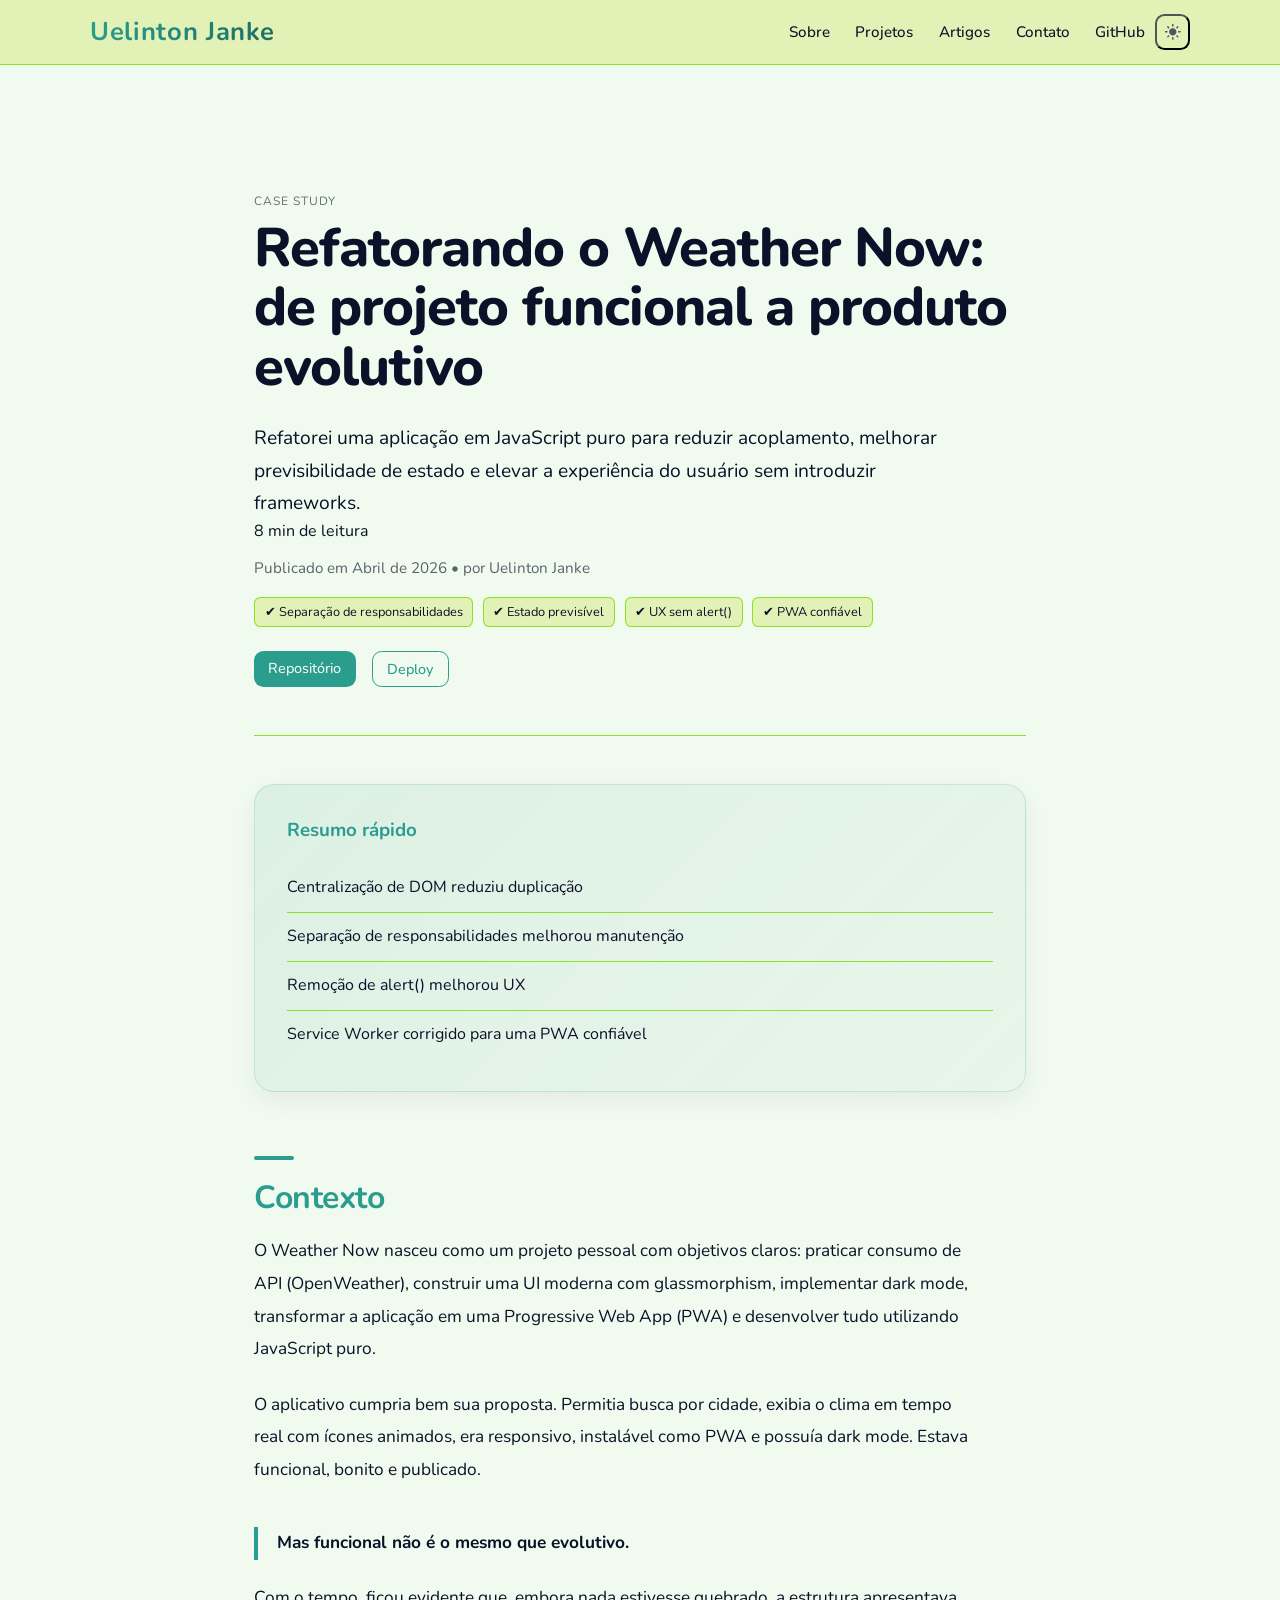
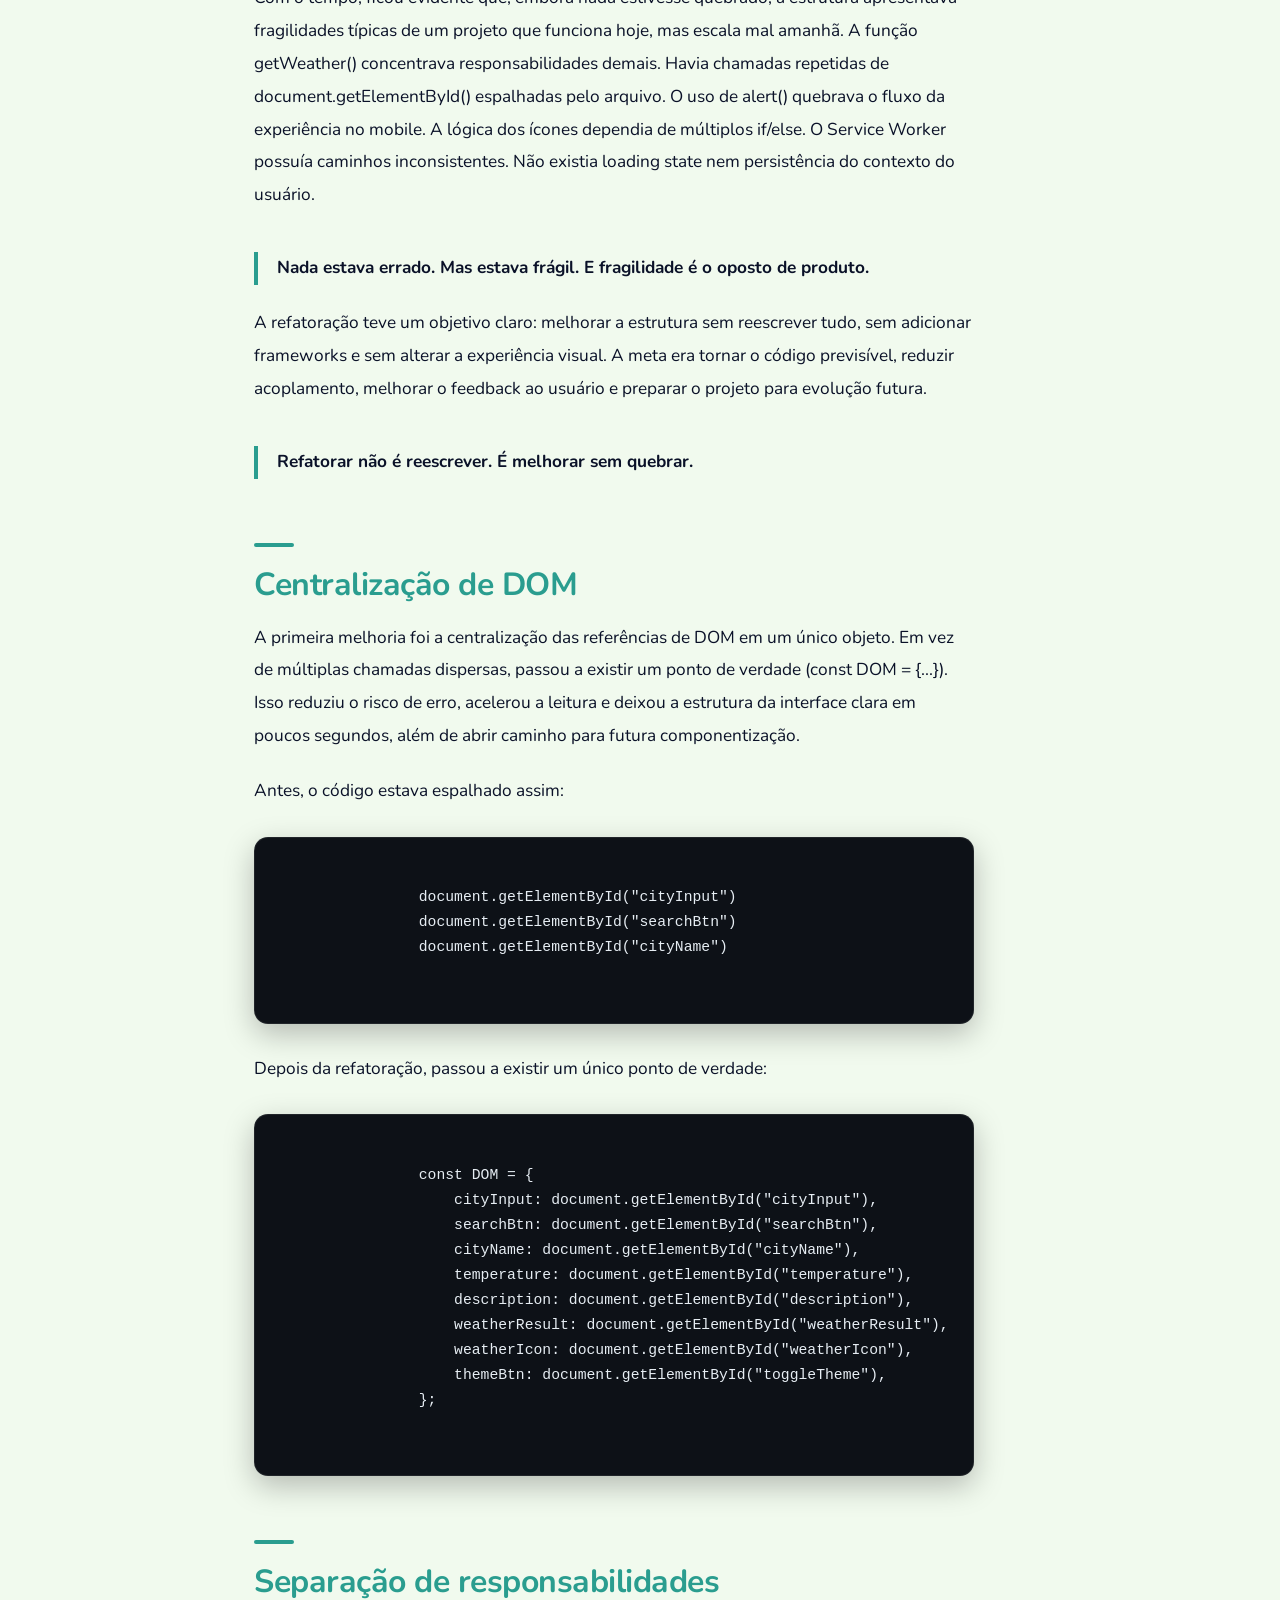
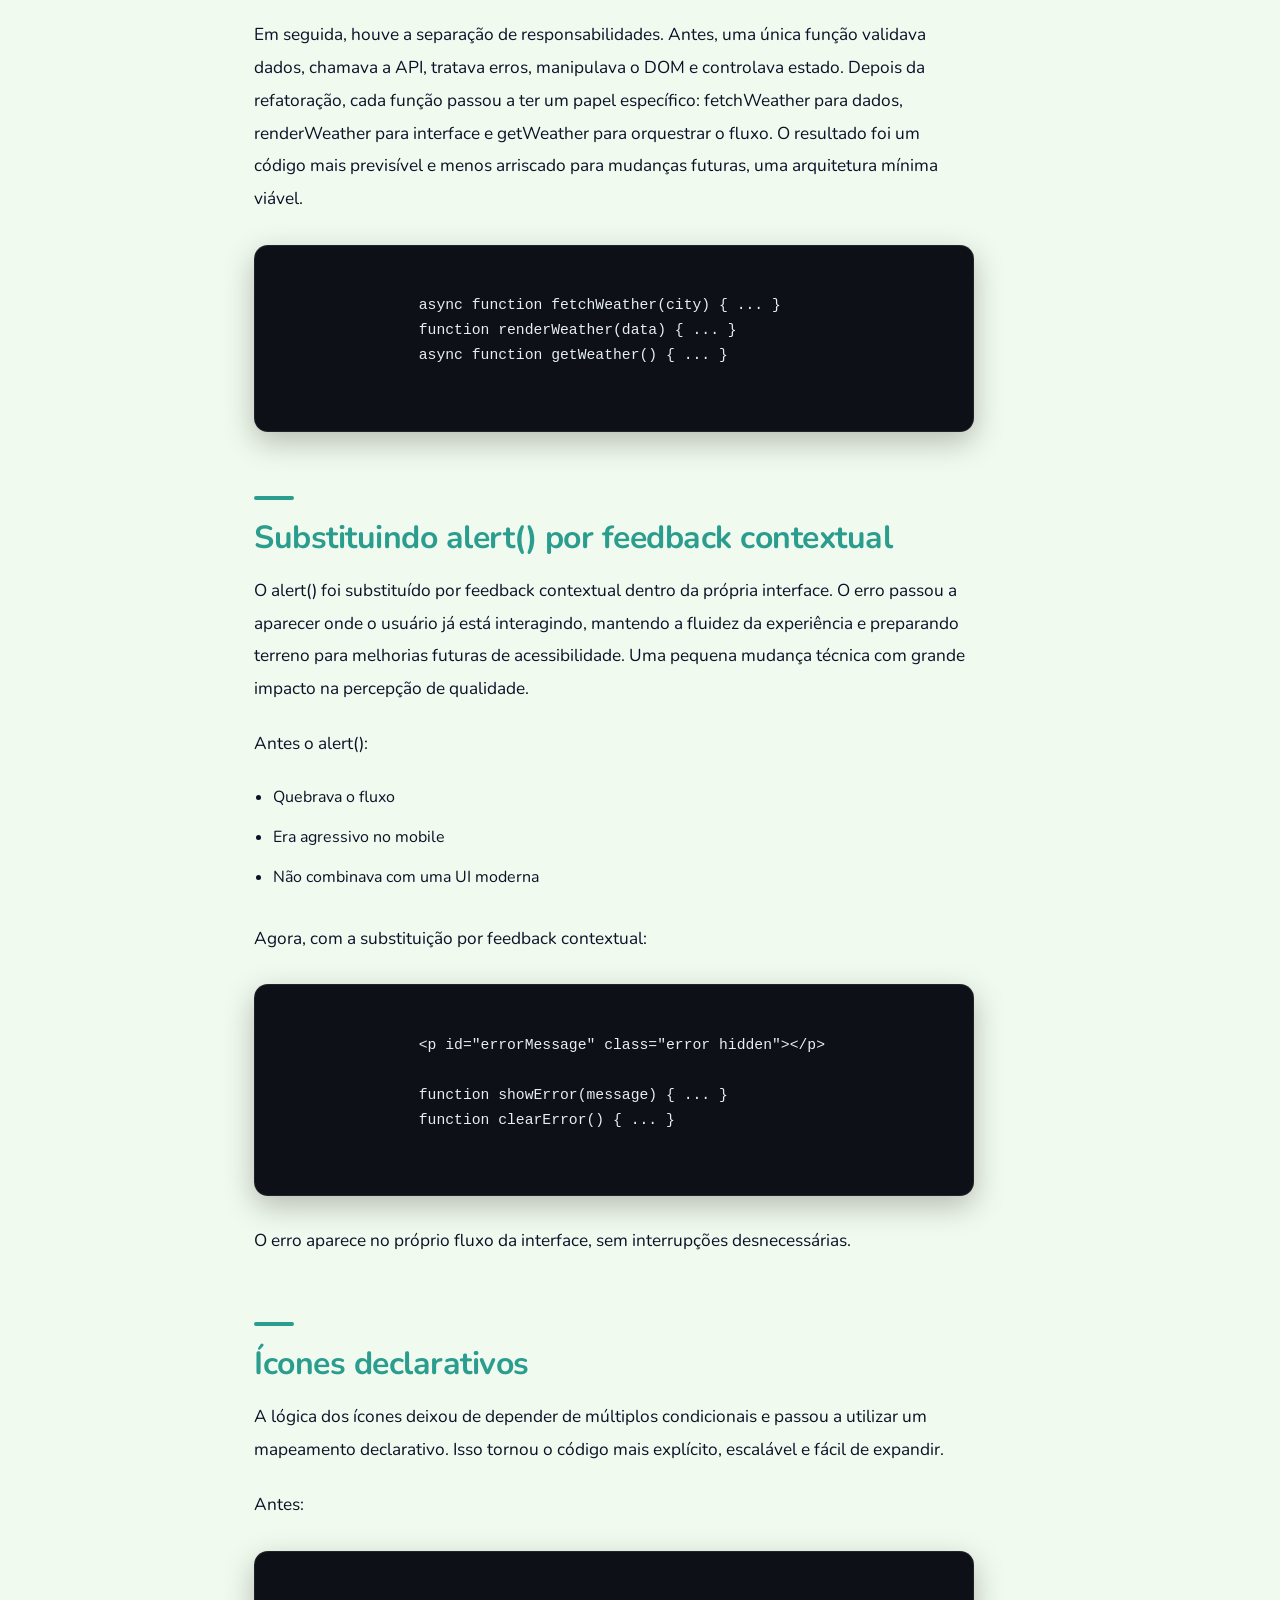
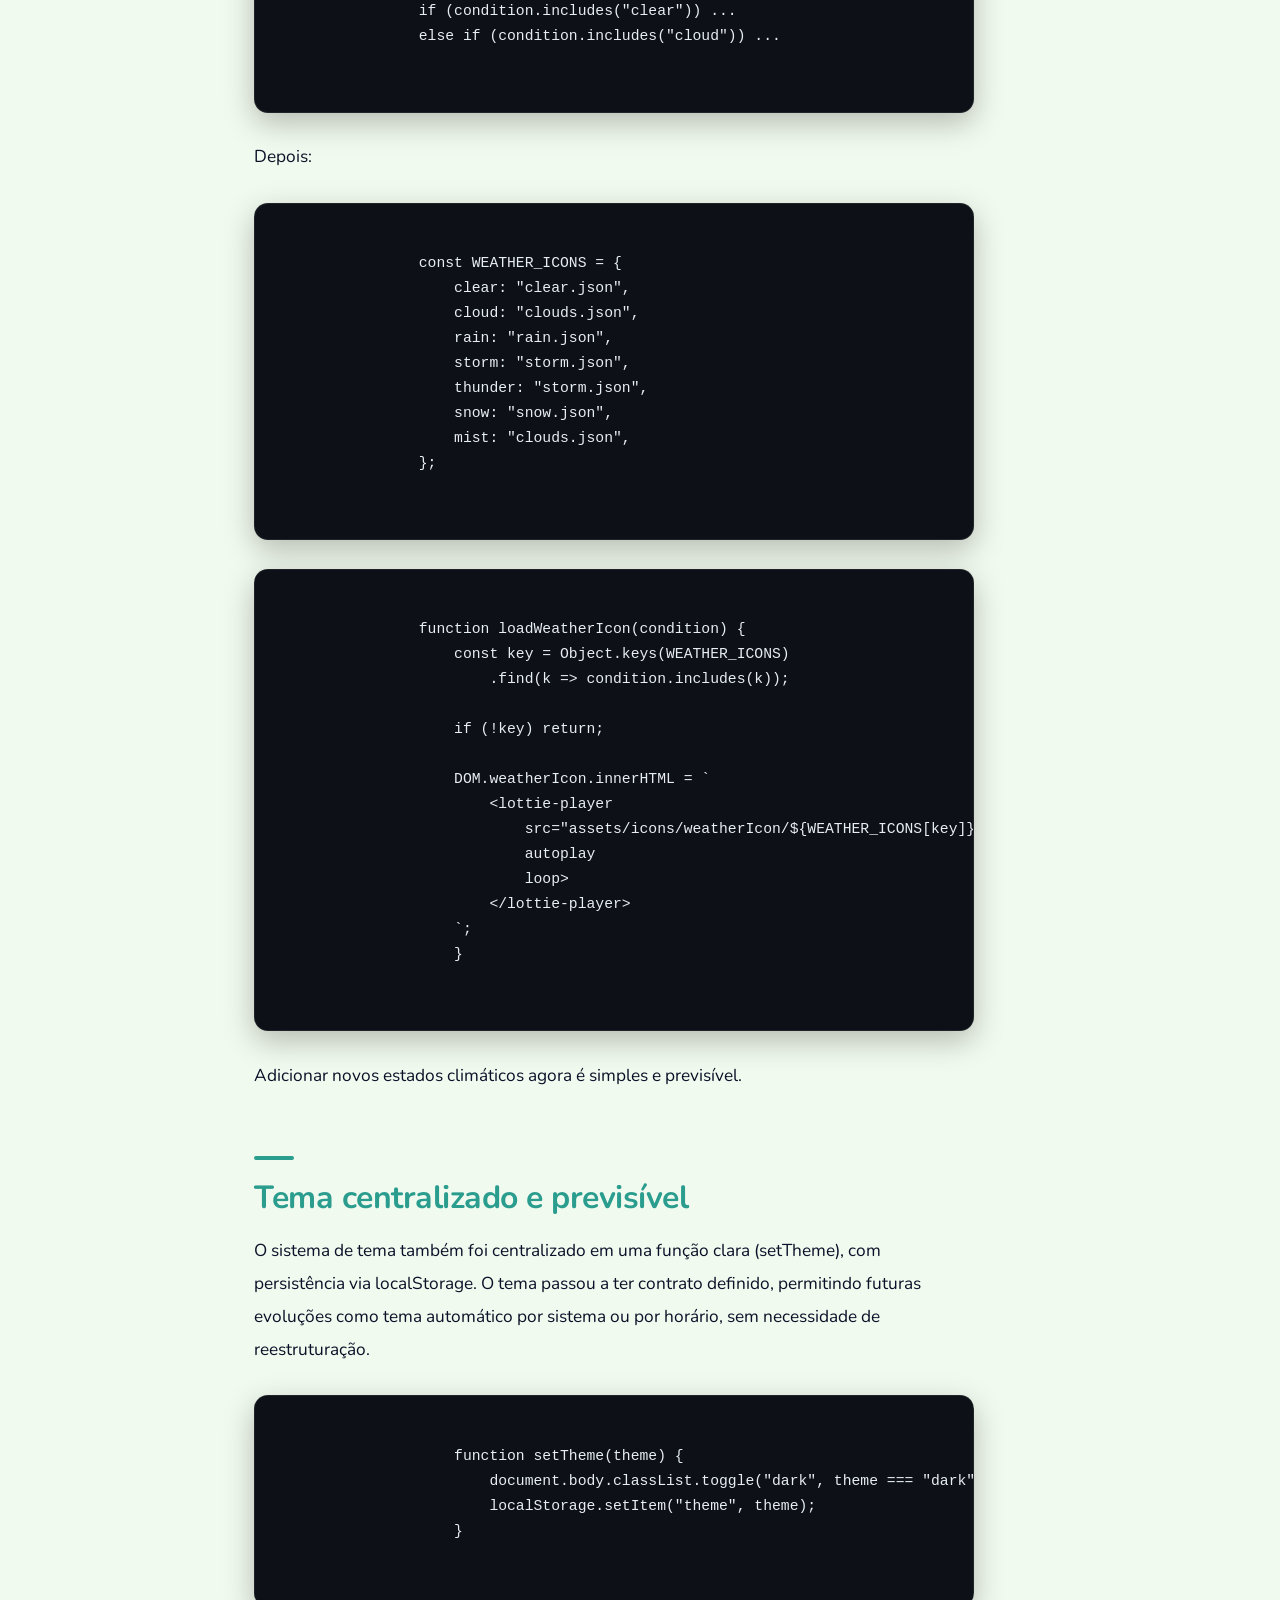
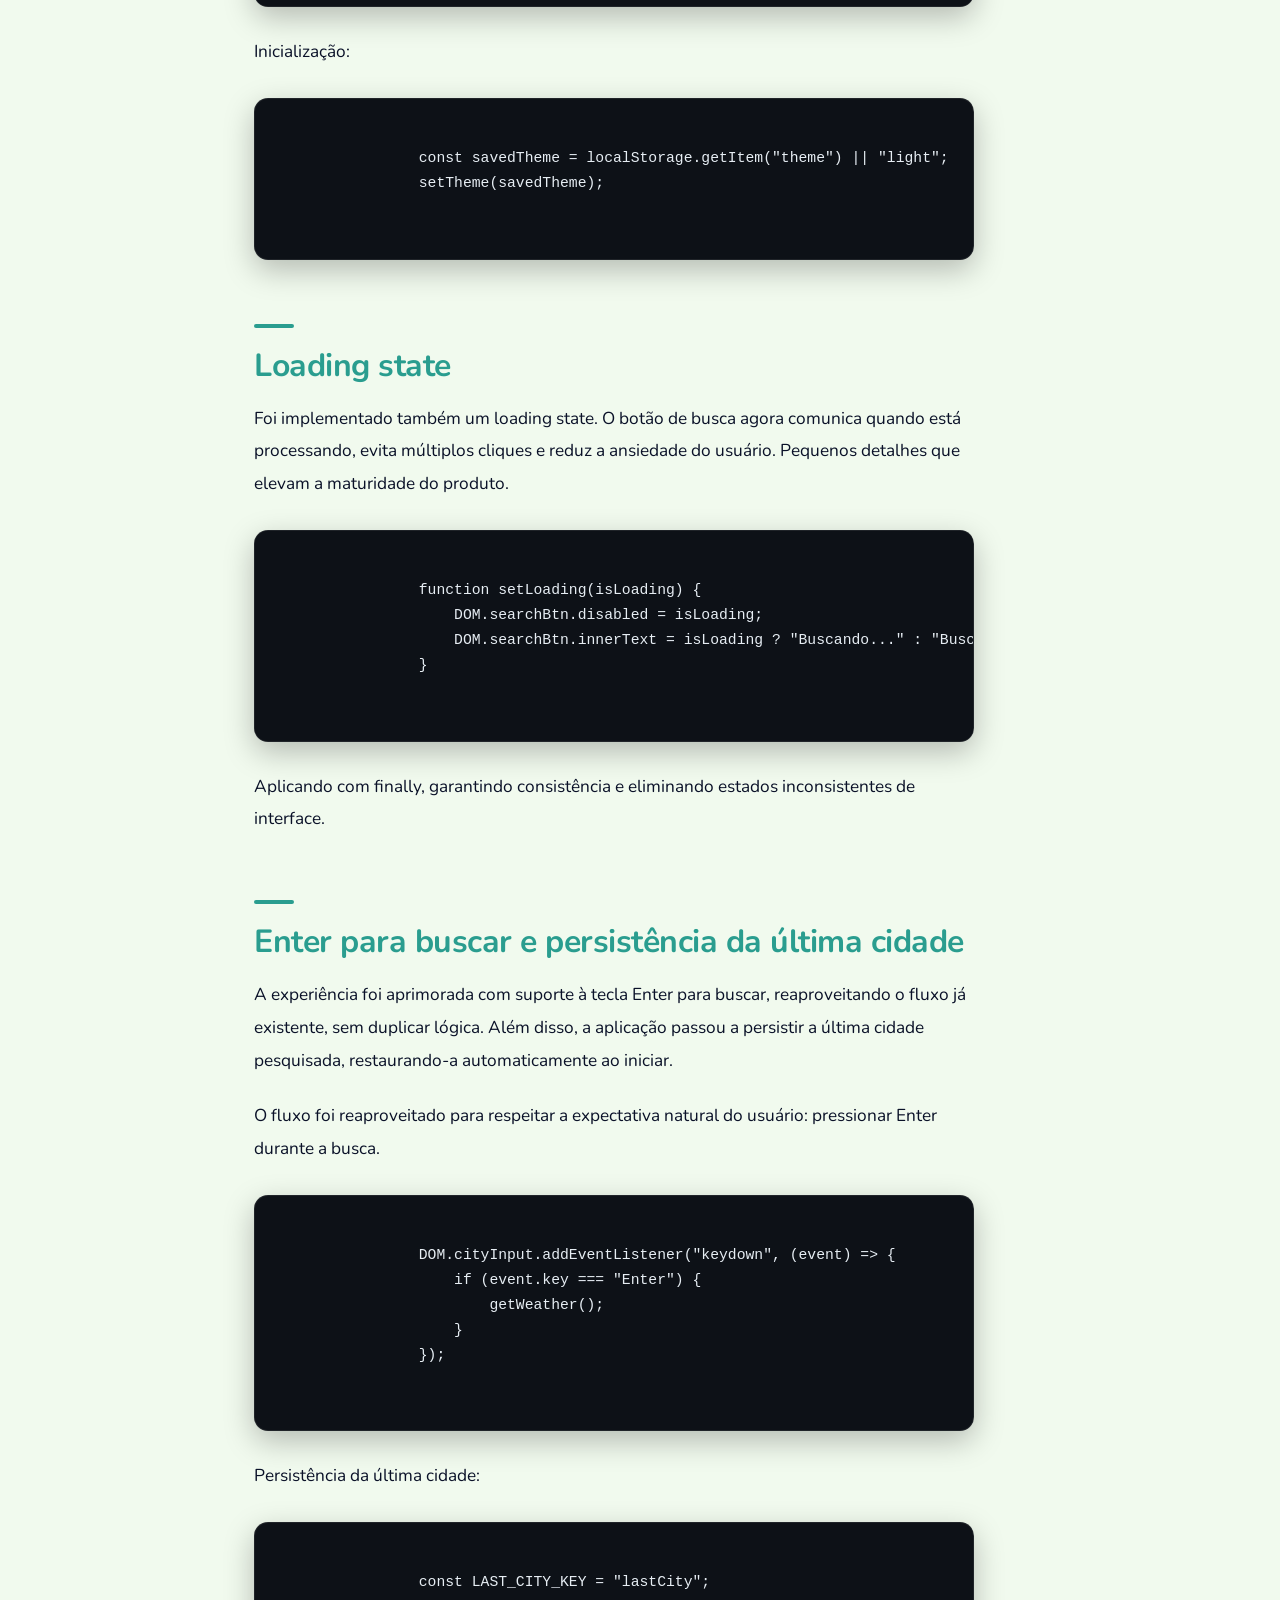
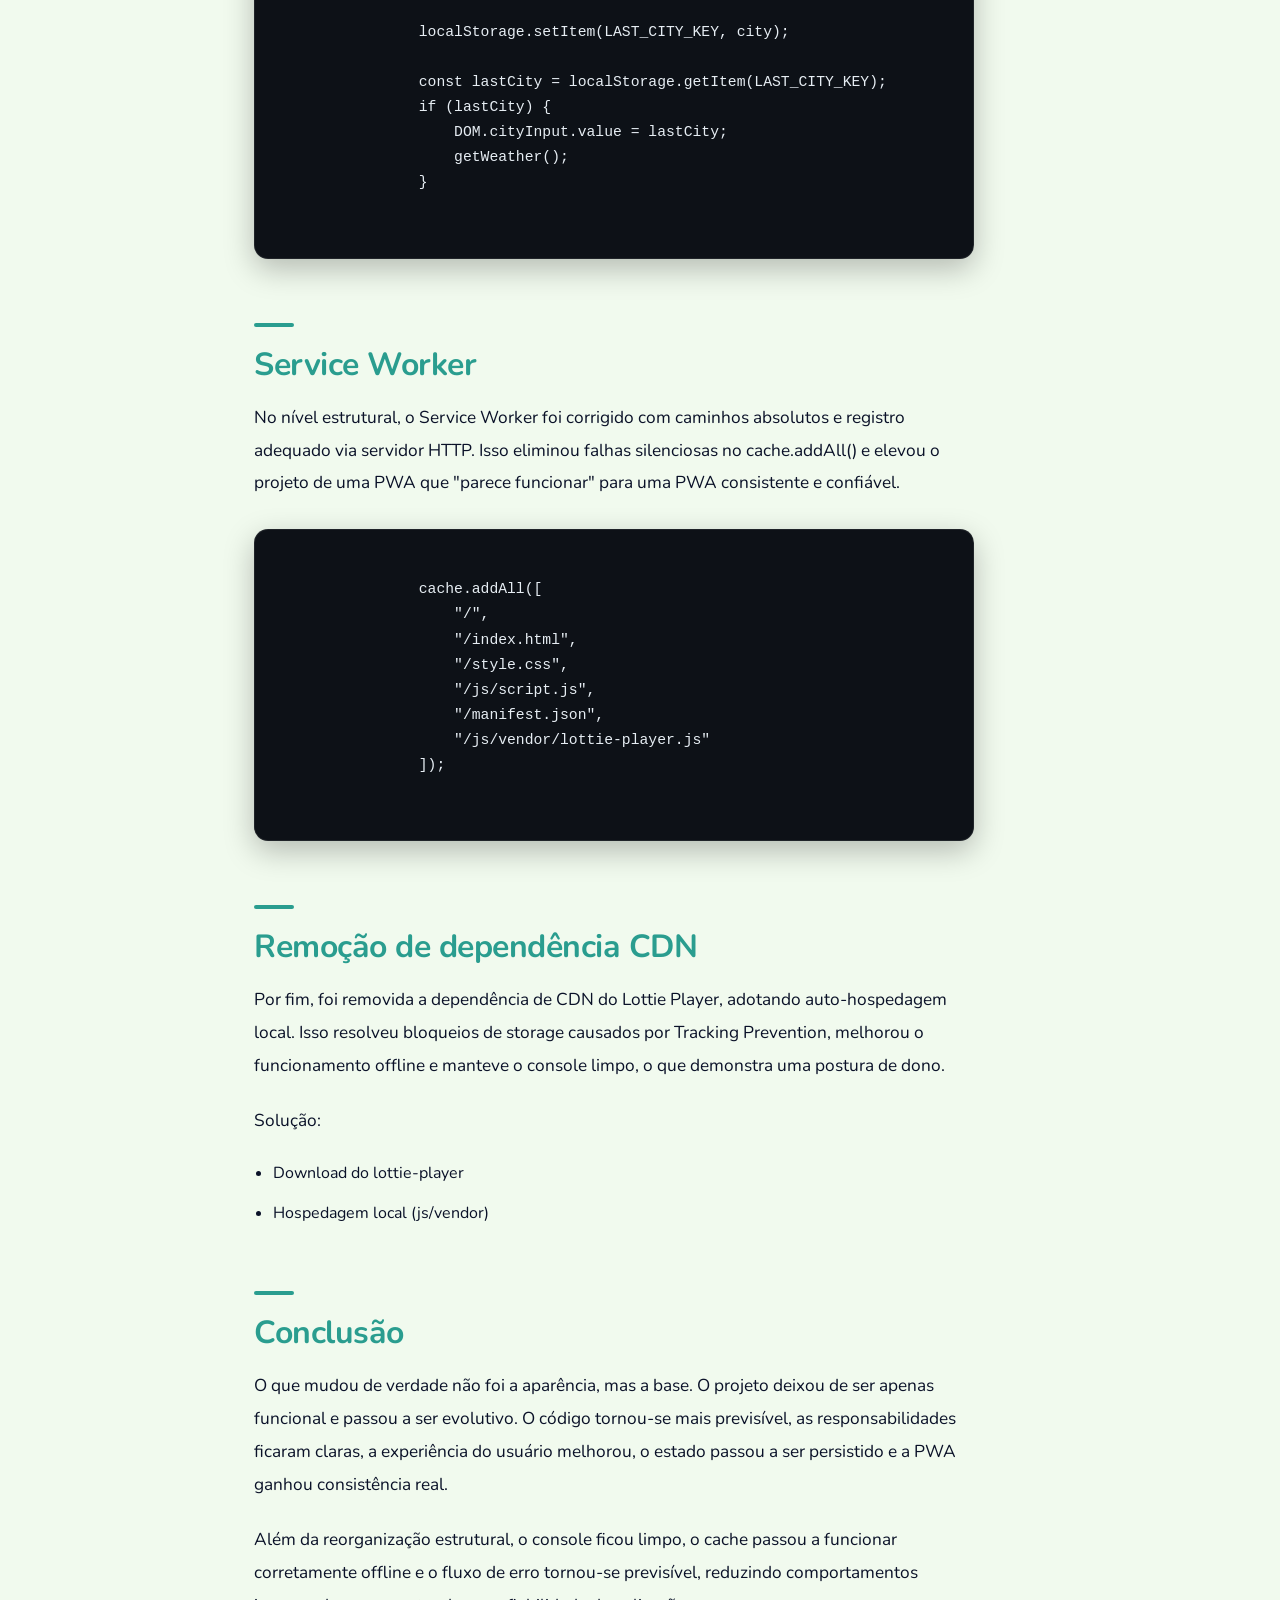
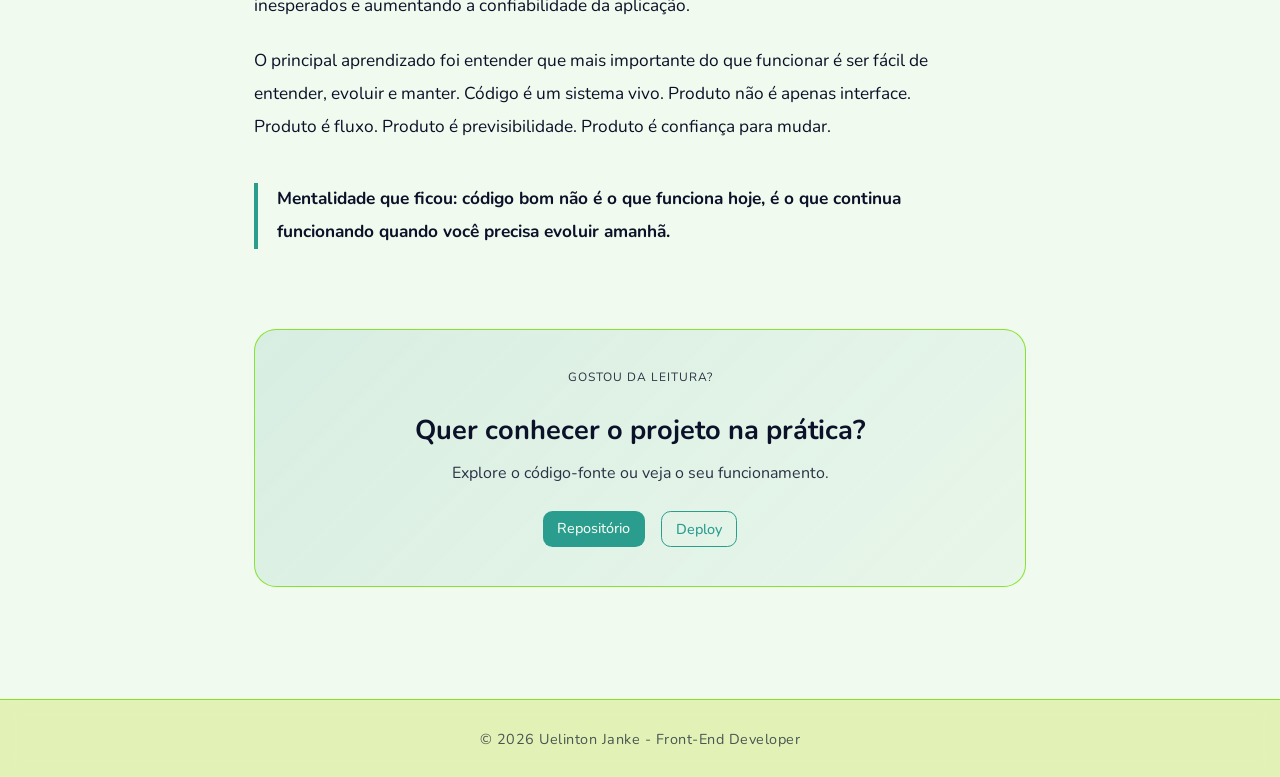
==== commit 66d318dc: "refactor(article): improve SEO, semantics and markup consistency - fix og:image path for correct soc" ====
--- a/articles/weather-now-refactor.html
+++ b/articles/weather-now-refactor.html
@@ -4,10 +4,15 @@
 <head>
     <meta charset="UTF-8">
     <meta name="viewport" content="width=device-width, initial-scale=1.0">
-    <meta name="description" content="Como refatorei uma aplicação JavaScript pura melhorar arquitetura, UX e escalabilidade.">
-    <meta property="og:title" content="Refataorando o Weather Now">
+    <meta name="description" content="Case study: como refatorei uma aplicação JavaScript pura para melhorar arquitetura, UX e escalabilidade sem frameworks.">
+    <meta property="og:title" content="Refatorando o Weather Now">
     <meta property="og:description" content="De projeto funcional a produto evolutivo">
-    <meta property="og:image" content="https://github.com/UelintonHJ/weather-now/blob/main/assets/logo-favicon.png">
+    <meta property="og:type" content="article">
+    <meta property="og:url" content="https://portfolio-uelinton.vercel.app/articles/weather-now-refactor.html">
+    <meta property="twitter:card" content="summary_large_image">
+    <meta property="og:image" content="https://portfolio-uelinton.vercel.app/assets/og/weather-now.png">
+    <meta property="og:image:width" content="1200">
+    <meta property="og:image:height" content="630">
     <title>Refatorando o Weather Now | Uelinton Janke</title>
     <link rel="shortcut icon" href="../assets/img/favicon.png" type="image/x-icon">
     <link rel="stylesheet" href="../assets/css/style.css">
@@ -20,13 +25,13 @@
 <body>
     <header>
         <div class="header-content">
-            <h1 class="logo">
+            <div class="logo">
                 <a href="../index.html">Uelinton Janke</a>
-            </h1>
+            </div>
 
             <div class="header-actions">
                 <nav class="nav">
-                    <button class="nav-toggle" aria-label="Abrir menu" aria-expanded="false">
+                    <button type="button" class="nav-toggle" aria-label="Abrir menu" aria-expanded="false">
                         <svg xmlns="http://www.w3.org/2000/svg" viewBox="0 0 50 50" aria-hidden="true">
                             <path
                                 d="M 5 8 A 2.0002 2.0002 0 1 0 5 12 L 45 12 A 2.0002 2.0002 0 1 0 45 8 L 5 8 z M 5 23 A 2.0002 2.0002 0 1 0 5 27 L 45 27 A 2.0002 2.0002 0 1 0 45 23 L 5 23 z M 5 38 A 2.0002 2.0002 0 1 0 5 42 L 45 42 A 2.0002 2.0002 0 1 0 45 38 L 5 38 z">
@@ -47,7 +52,7 @@
                     </ul>
                 </nav>
 
-                <button class="theme-toggle" aria-label="Alternar tema" aria-pressed="false">
+                <button type="button" class="theme-toggle" aria-label="Alternar tema" aria-pressed="false">
                     <svg xmlns="http://www.w3.org/2000/svg" xmlns:xlink="http://www.w3.org/1999/xlink"
                         aria-hidden="true" role="img" width="64" height="64" viewBox="0 0 24 24"
                         style="color: rgb(74, 85, 101);">
@@ -106,7 +111,7 @@
             </ul>
         </section>
 
-        <section class="article-content">
+        <article class="article-content">
             <h2>Contexto</h2>
             <p>
                 O Weather Now nasceu como um projeto pessoal com objetivos claros: praticar consumo de API
@@ -467,7 +472,7 @@
                 Mentalidade que ficou: código bom não é o que funciona hoje, é o que continua funcionando quando você
                 precisa evoluir amanhã.
             </p>
-        </section>
+        </article>
 
         <section class="article-project">
             <p class="article-project-eyebrow">Gostou da leitura?</p>
--- a/assets/css/style.css
+++ b/assets/css/style.css
@@ -918,7 +918,6 @@
 
 .article-tldr h3 {
     margin-bottom: 1.3rem;
-    margin-bottom: 1.2rem;
     color: var(--accent);
 }
 
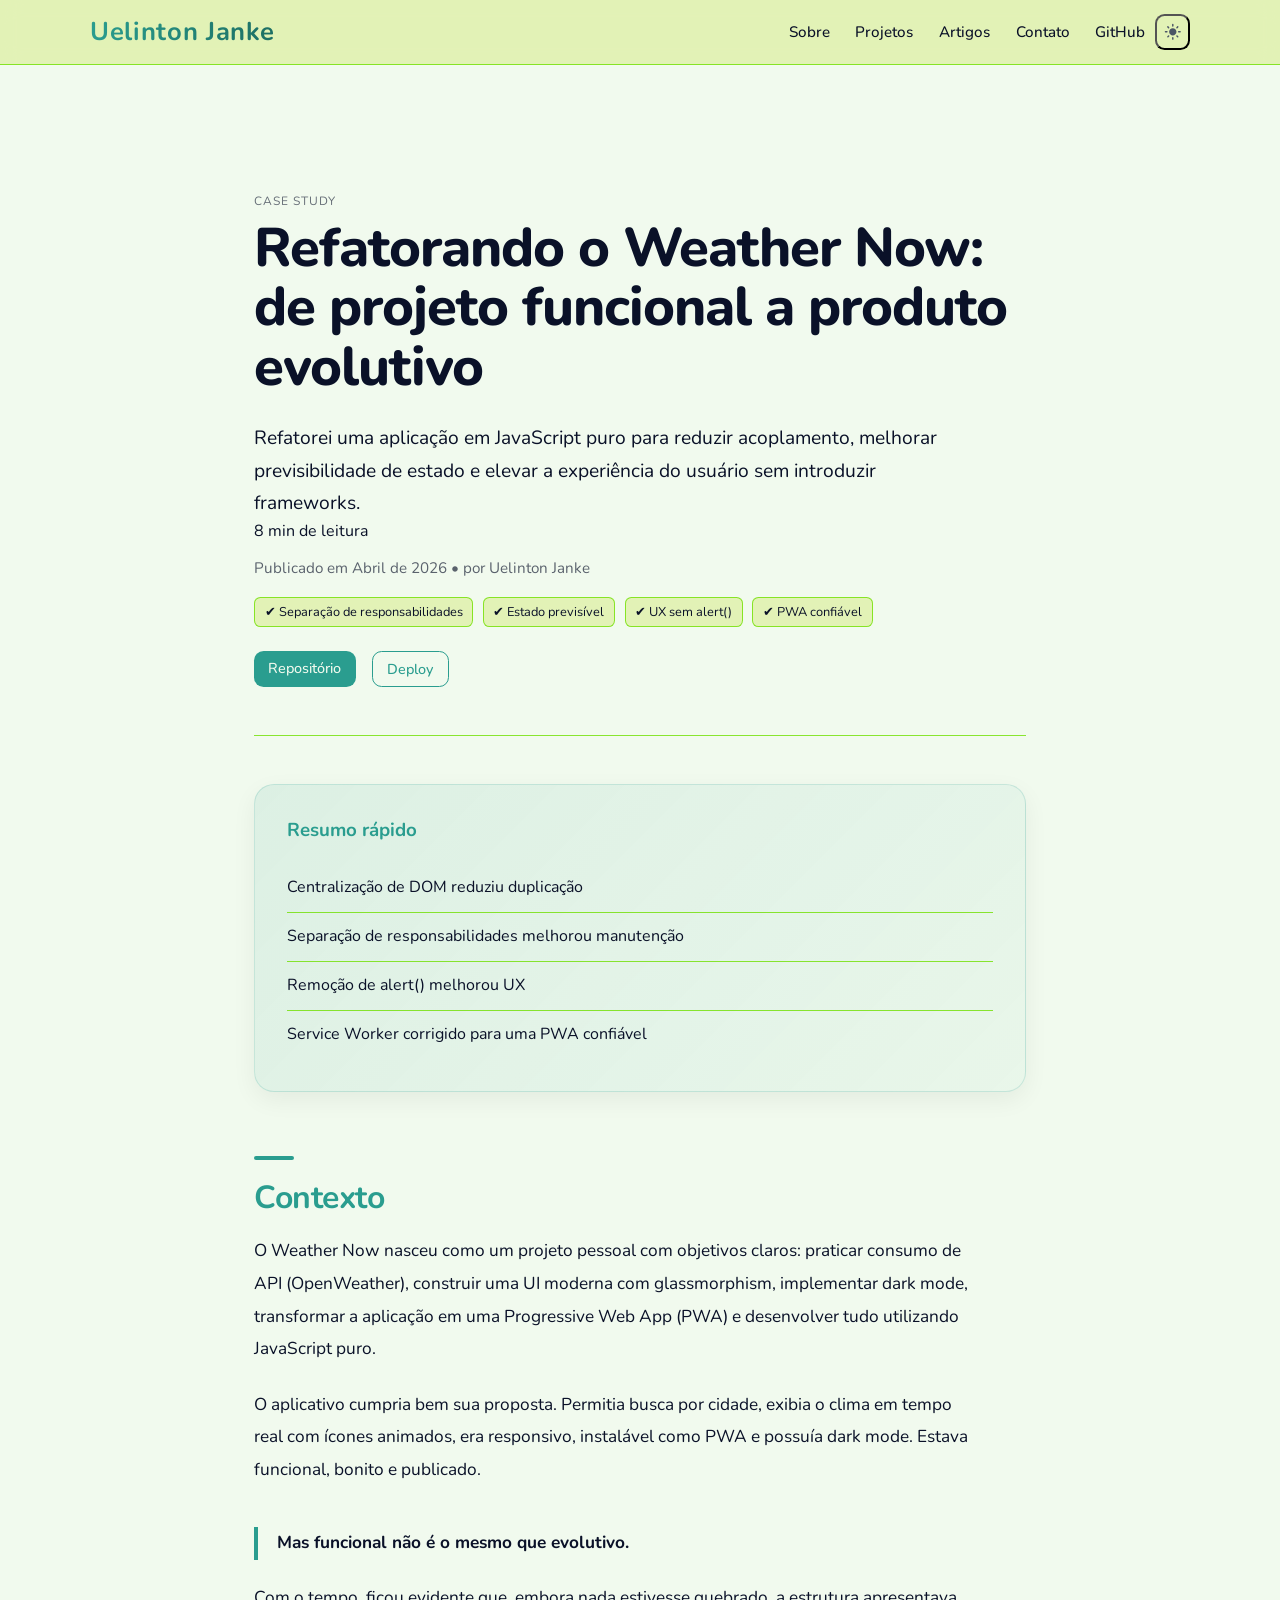
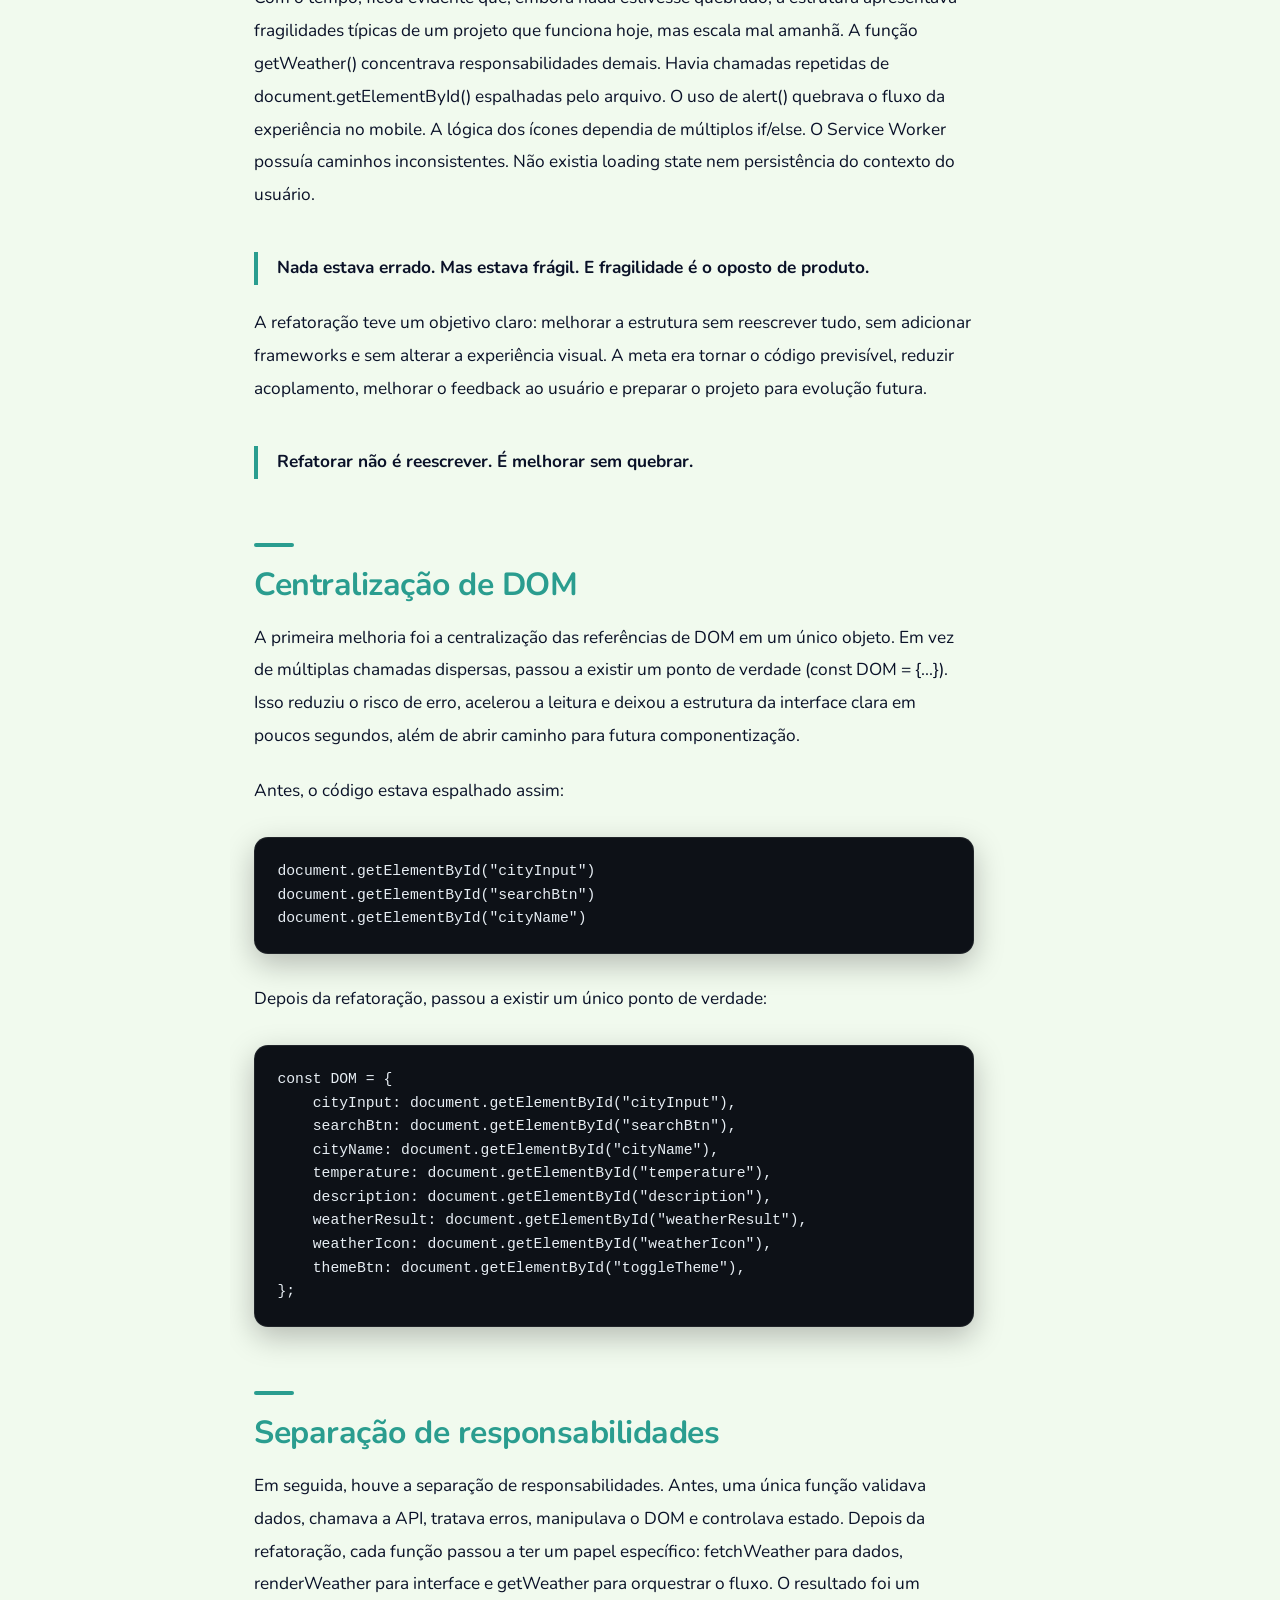
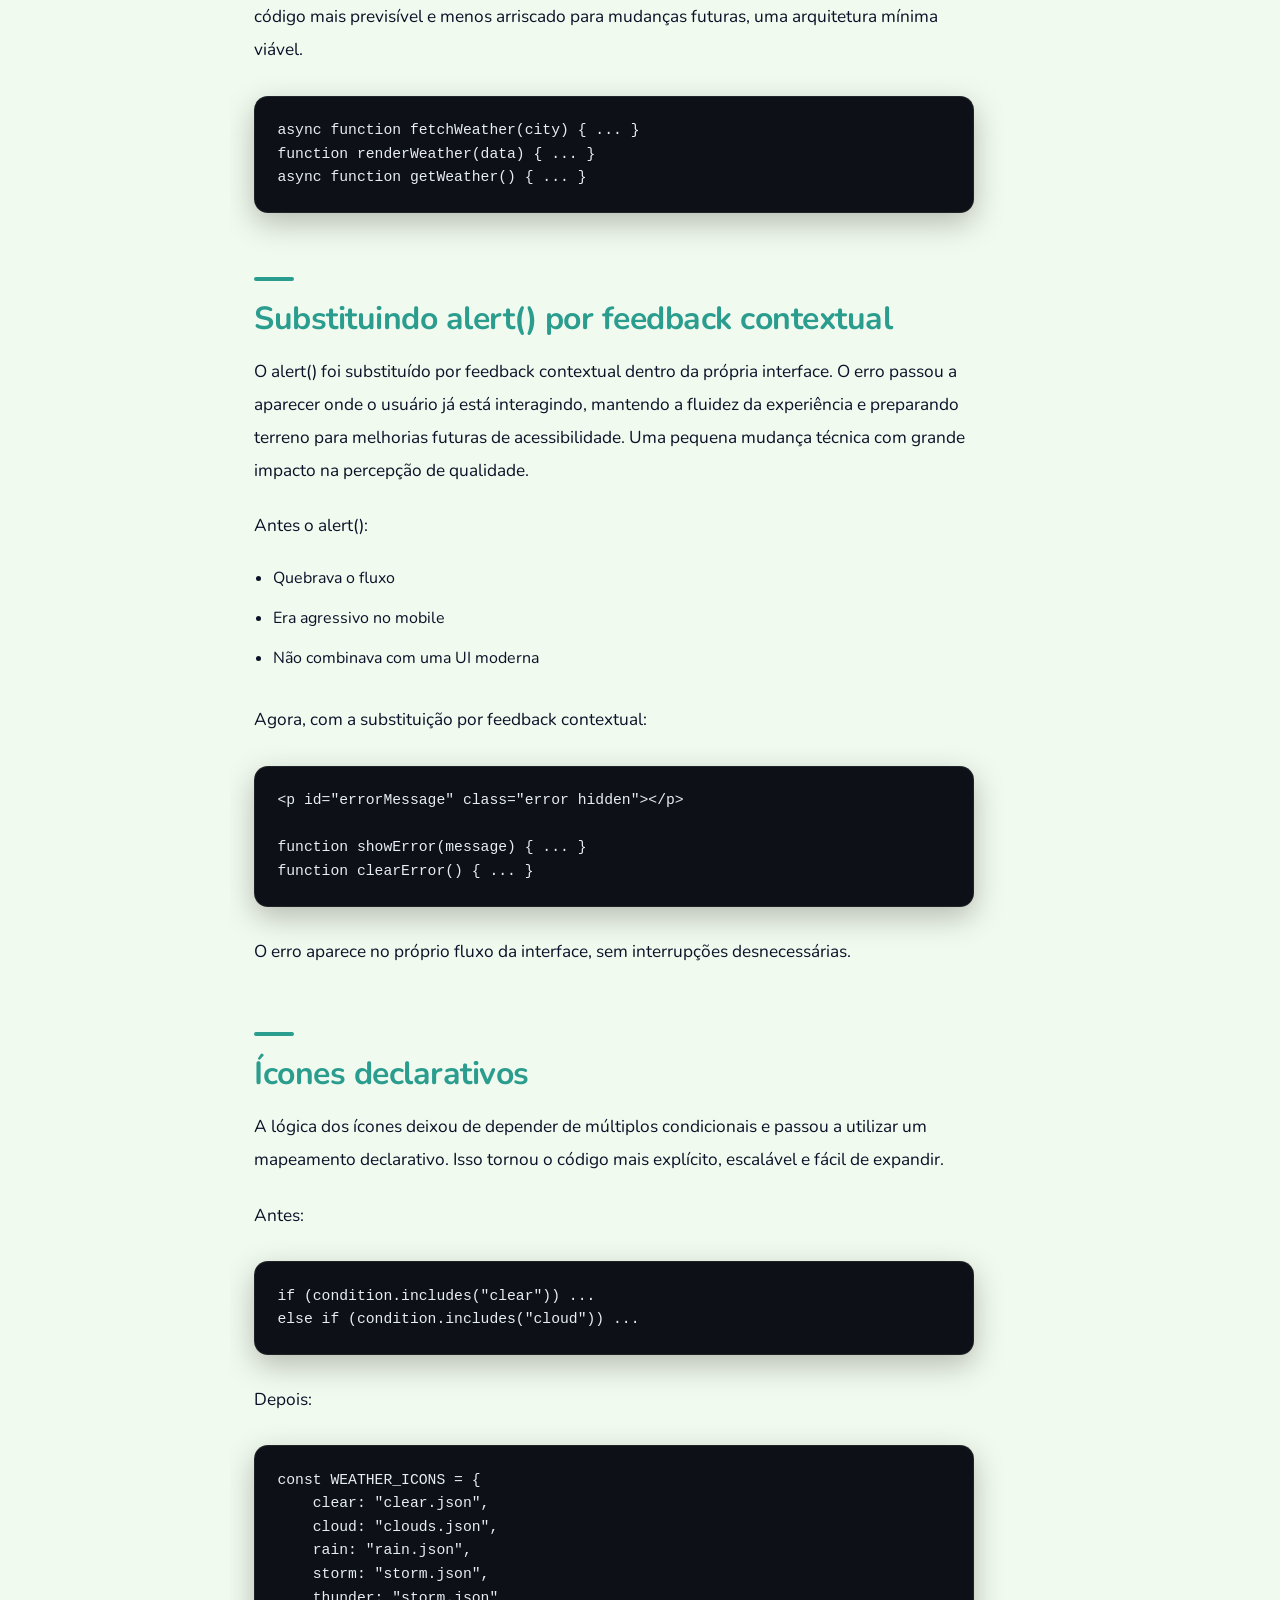
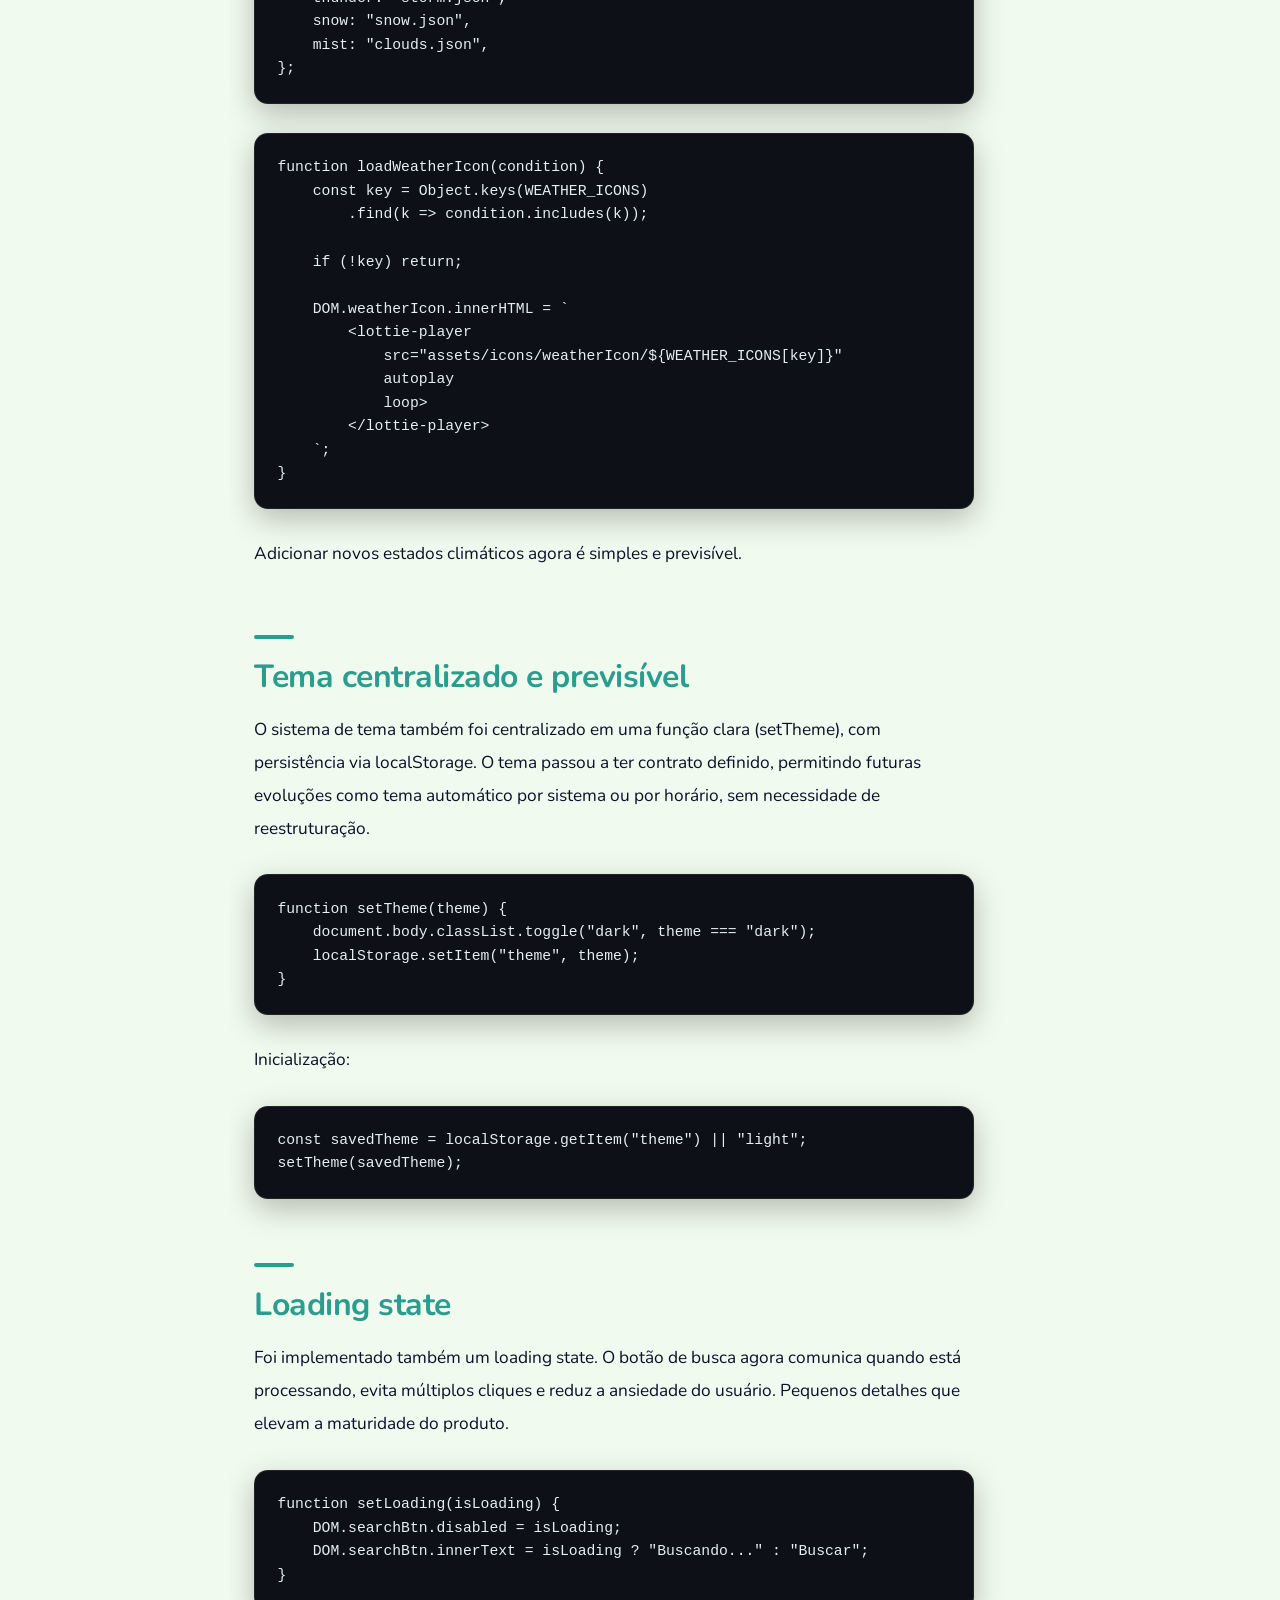
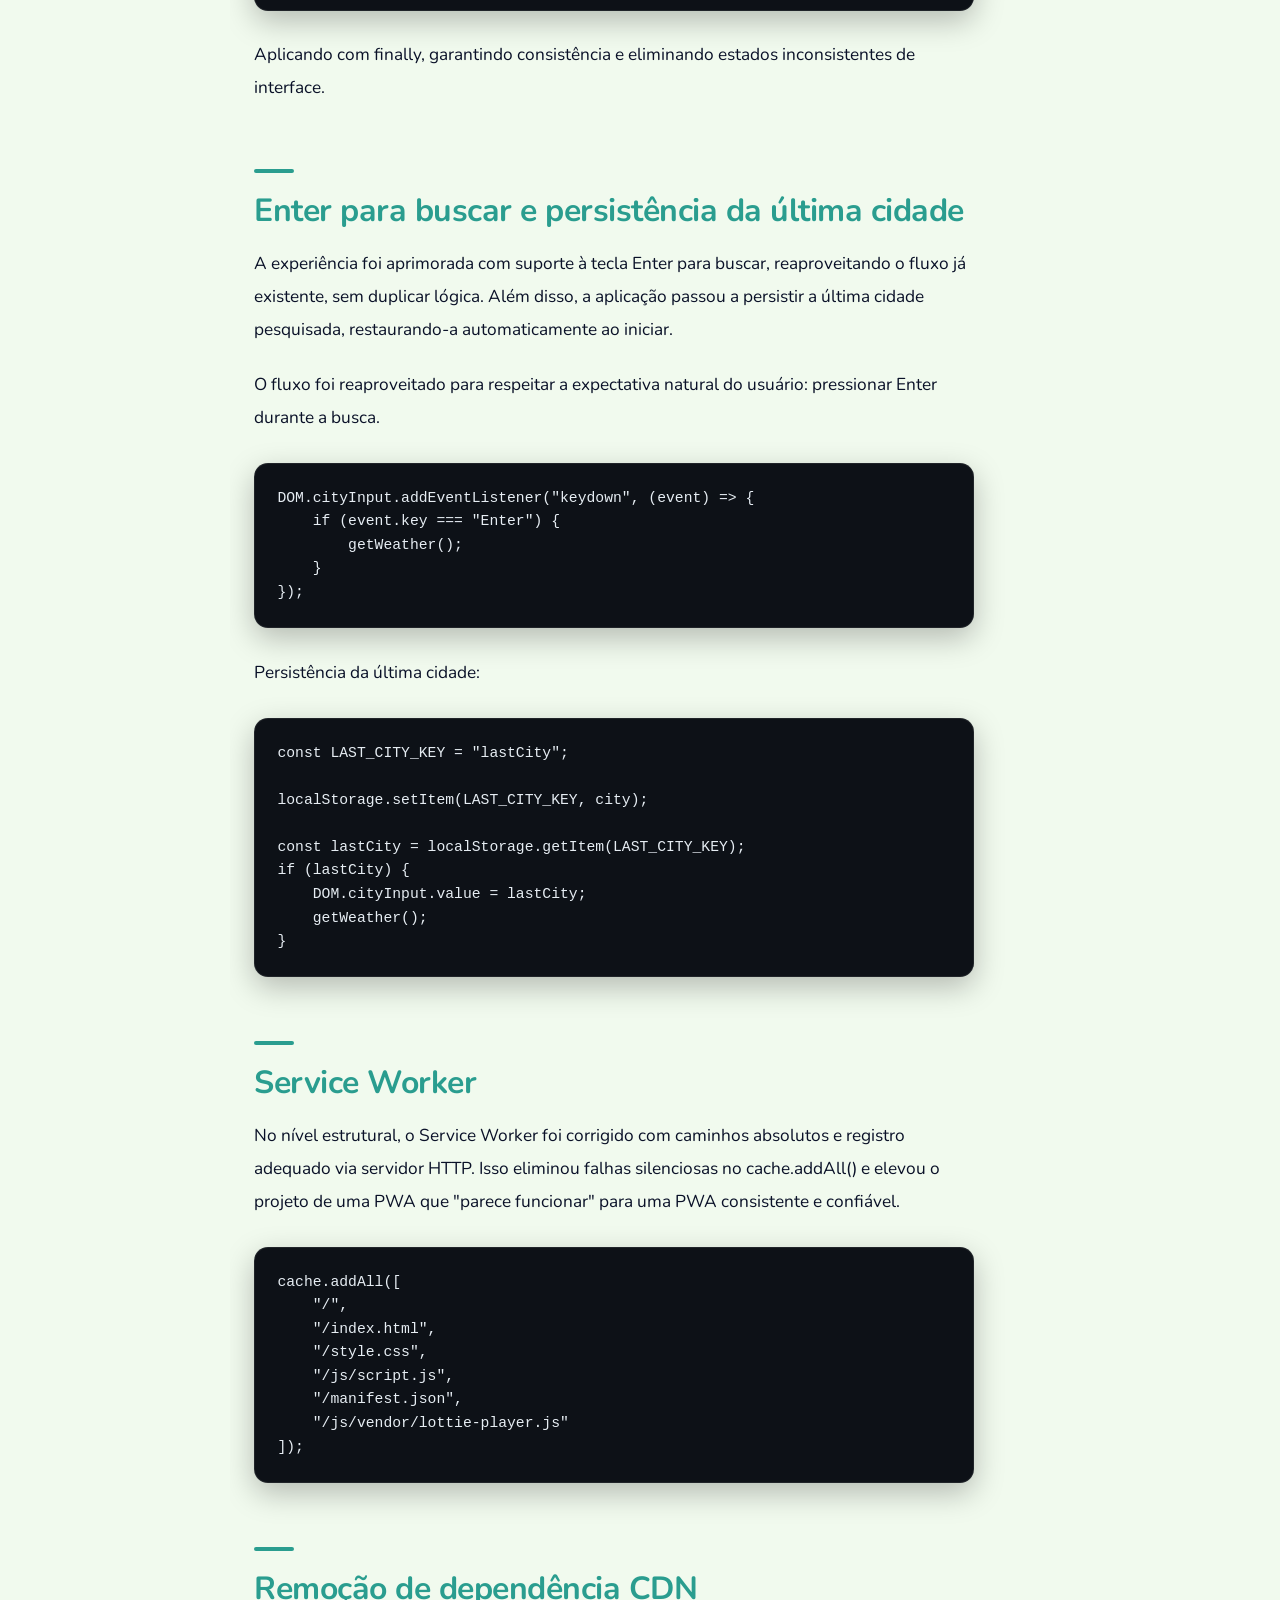
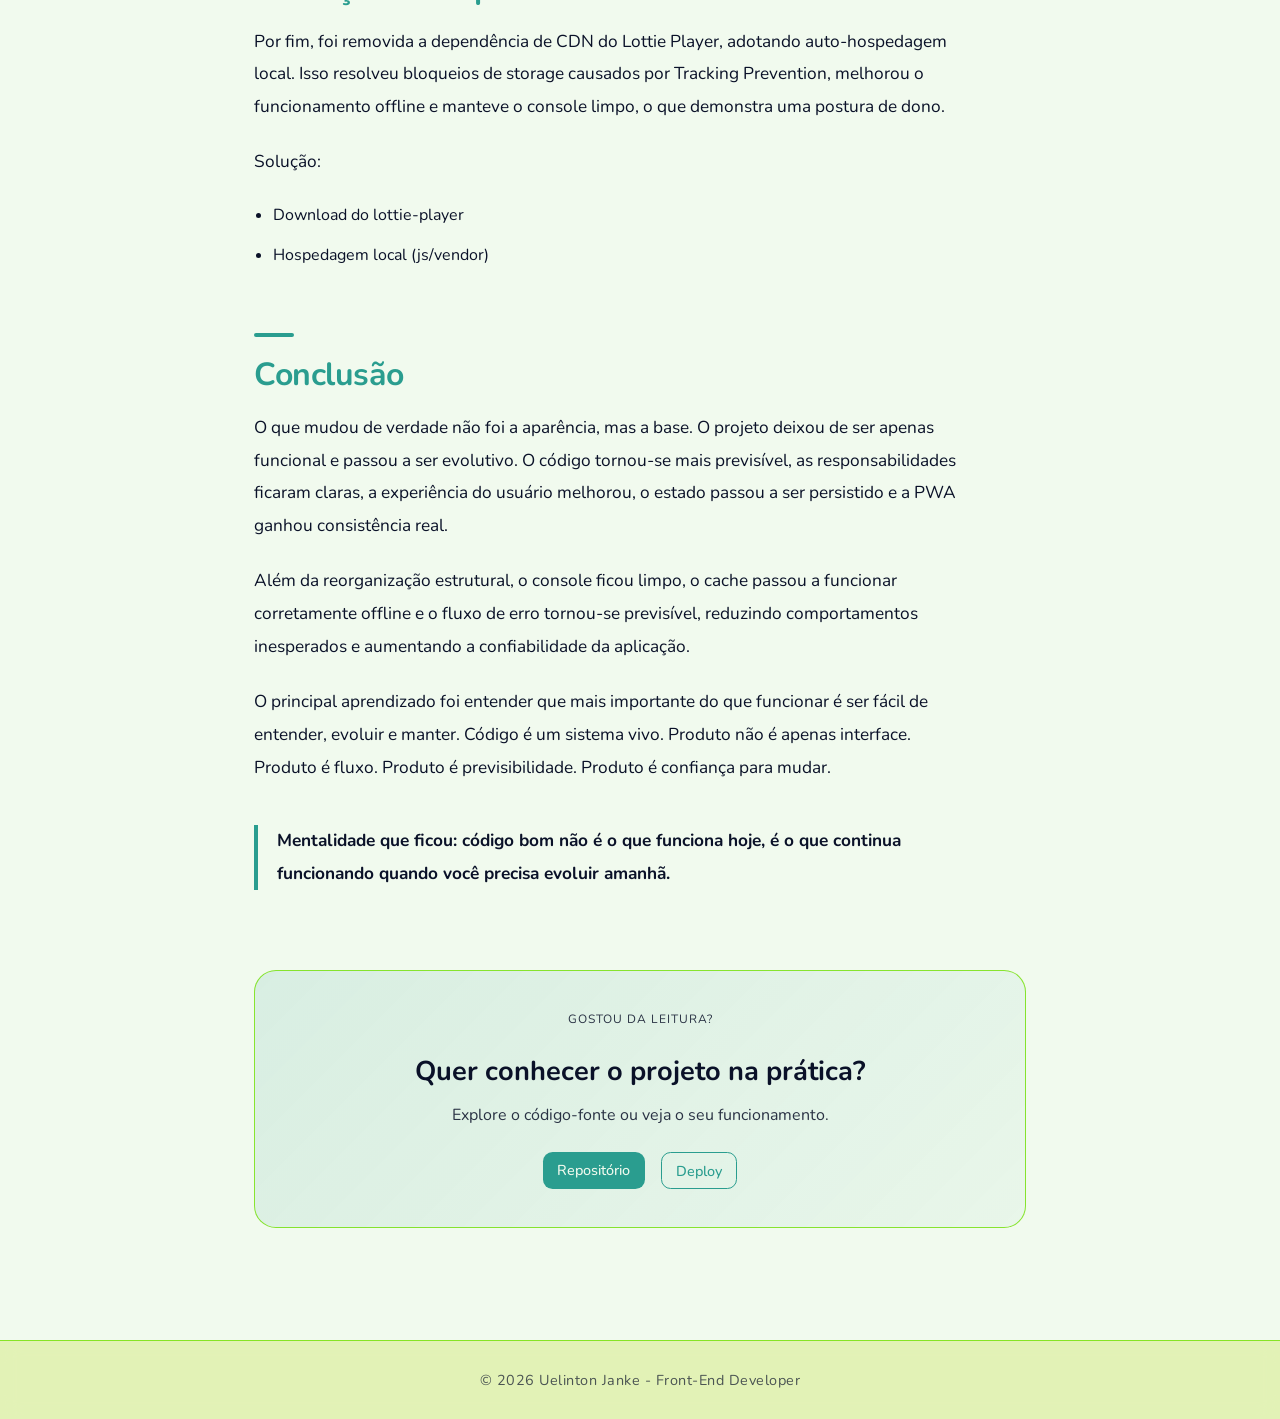
==== commit a20ec1b3: "fix(article): correct code block rendering and alignment issues" ====
--- a/articles/weather-now-refactor.html
+++ b/articles/weather-now-refactor.html
@@ -171,32 +171,24 @@
                 Antes, o código estava espalhado assim:
             </p>
 
-            <pre>
-            <code>
-                document.getElementById("cityInput")
-                document.getElementById("searchBtn")
-                document.getElementById("cityName")
-            </code>
-        </pre>
+            <pre><code>document.getElementById("cityInput")
+document.getElementById("searchBtn")
+document.getElementById("cityName")</code></pre>
 
             <p>
                 Depois da refatoração, passou a existir um único ponto de verdade:
             </p>
 
-            <pre>
-            <code>
-                const DOM = {
-                    cityInput: document.getElementById("cityInput"),
-                    searchBtn: document.getElementById("searchBtn"),
-                    cityName: document.getElementById("cityName"),
-                    temperature: document.getElementById("temperature"),
-                    description: document.getElementById("description"),
-                    weatherResult: document.getElementById("weatherResult"),
-                    weatherIcon: document.getElementById("weatherIcon"),
-                    themeBtn: document.getElementById("toggleTheme"),
-                };
-            </code>
-        </pre>
+            <pre><code>const DOM = {
+    cityInput: document.getElementById("cityInput"),
+    searchBtn: document.getElementById("searchBtn"),
+    cityName: document.getElementById("cityName"),
+    temperature: document.getElementById("temperature"),
+    description: document.getElementById("description"),
+    weatherResult: document.getElementById("weatherResult"),
+    weatherIcon: document.getElementById("weatherIcon"),
+    themeBtn: document.getElementById("toggleTheme"),
+};</code></pre>
 
             <h2>Separação de responsabilidades</h2>
 
@@ -209,13 +201,9 @@
                 arriscado para mudanças futuras, uma arquitetura mínima viável.
             </p>
 
-            <pre>
-            <code>
-                async function fetchWeather(city) { ... }
-                function renderWeather(data) { ... }
-                async function getWeather() { ... }
-            </code>
-        </pre>
+            <pre><code>async function fetchWeather(city) { ... }
+function renderWeather(data) { ... }
+async function getWeather() { ... }</code></pre>
 
             <h2>Substituindo alert() por feedback contextual</h2>
 
@@ -241,14 +229,10 @@
                 Agora, com a substituição por feedback contextual:
             </p>
 
-            <pre>
-            <code>
-                &lt;p id="errorMessage" class="error hidden"&gt;&lt;/p&gt;
-
-                function showError(message) { ... }
-                function clearError() { ... }
-            </code>
-        </pre>
+            <pre><code>&lt;p id="errorMessage" class="error hidden"&gt;&lt;/p&gt;
+
+function showError(message) { ... }
+function clearError() { ... }</code></pre>
 
             <p>
                 O erro aparece no próprio fluxo da interface, sem interrupções desnecessárias.
@@ -265,49 +249,37 @@
                 Antes:
             </p>
 
-            <pre>
-            <code>
-                if (condition.includes("clear")) ...
-                else if (condition.includes("cloud")) ...
-            </code>
-        </pre>
+            <pre><code>if (condition.includes("clear")) ...
+else if (condition.includes("cloud")) ...</code></pre>
 
             <p>
                 Depois:
             </p>
 
-            <pre>
-            <code>
-                const WEATHER_ICONS = {
-                    clear: "clear.json",
-                    cloud: "clouds.json",
-                    rain: "rain.json",
-                    storm: "storm.json",
-                    thunder: "storm.json",
-                    snow: "snow.json",
-                    mist: "clouds.json",
-                };
-            </code>
-        </pre>
-
-            <pre>
-            <code>
-                function loadWeatherIcon(condition) {
-                    const key = Object.keys(WEATHER_ICONS)
-                        .find(k => condition.includes(k));
-
-                    if (!key) return;
-
-                    DOM.weatherIcon.innerHTML = `
-                        &lt;lottie-player
-                            src="assets/icons/weatherIcon/${WEATHER_ICONS[key]}"
-                            autoplay
-                            loop&gt;
-                        &lt;/lottie-player&gt;
-                    `;
-                    }
-            </code>
-        </pre>
+            <pre><code>const WEATHER_ICONS = {
+    clear: "clear.json",
+    cloud: "clouds.json",
+    rain: "rain.json",
+    storm: "storm.json",
+    thunder: "storm.json",
+    snow: "snow.json",
+    mist: "clouds.json",
+};</code></pre>
+
+            <pre><code>function loadWeatherIcon(condition) {
+    const key = Object.keys(WEATHER_ICONS)
+        .find(k => condition.includes(k));
+
+    if (!key) return;
+
+    DOM.weatherIcon.innerHTML = `
+        &lt;lottie-player
+            src="assets/icons/weatherIcon/${WEATHER_ICONS[key]}"
+            autoplay
+            loop&gt;
+        &lt;/lottie-player&gt;
+    `;
+}</code></pre>
 
             <p>
                 Adicionar novos estados climáticos agora é simples e previsível.
@@ -321,25 +293,18 @@
                 por
                 sistema ou por horário, sem necessidade de reestruturação.
             </p>
-            <pre>
-                <code>
-                    function setTheme(theme) {
-                        document.body.classList.toggle("dark", theme === "dark");
-                        localStorage.setItem("theme", theme);
-                    }
-                </code>
-            </pre>
+
+            <pre><code>function setTheme(theme) {
+    document.body.classList.toggle("dark", theme === "dark");
+    localStorage.setItem("theme", theme);
+}</code></pre>
 
             <p>
                 Inicialização:
             </p>
 
-            <pre>
-            <code>
-                const savedTheme = localStorage.getItem("theme") || "light";
-                setTheme(savedTheme);
-            </code>
-        </pre>
+            <pre><code>const savedTheme = localStorage.getItem("theme") || "light";
+setTheme(savedTheme);</code></pre>
 
             <h2>Loading state</h2>
 
@@ -348,14 +313,10 @@
                 múltiplos cliques e reduz a ansiedade do usuário. Pequenos detalhes que elevam a maturidade do produto.
             </p>
 
-            <pre>
-            <code>
-                function setLoading(isLoading) {
-                    DOM.searchBtn.disabled = isLoading;
-                    DOM.searchBtn.innerText = isLoading ? "Buscando..." : "Buscar";
-                }
-            </code>
-        </pre>
+            <pre><code>function setLoading(isLoading) {
+    DOM.searchBtn.disabled = isLoading;
+    DOM.searchBtn.innerText = isLoading ? "Buscando..." : "Buscar";
+}</code></pre>
 
             <p>
                 Aplicando com finally, garantindo consistência e eliminando estados inconsistentes de interface.
@@ -375,33 +336,25 @@
                 busca.
             </p>
 
-            <pre>
-            <code>
-                DOM.cityInput.addEventListener("keydown", (event) => {
-                    if (event.key === "Enter") {
-                        getWeather();
-                    }
-                });
-            </code>
-        </pre>
+            <pre><code>DOM.cityInput.addEventListener("keydown", (event) => {
+    if (event.key === "Enter") {
+        getWeather();
+    }
+});</code></pre>
 
             <p>
                 Persistência da última cidade:
             </p>
 
-            <pre>
-            <code>
-                const LAST_CITY_KEY = "lastCity";
-
-                localStorage.setItem(LAST_CITY_KEY, city);
-
-                const lastCity = localStorage.getItem(LAST_CITY_KEY);
-                if (lastCity) {
-                    DOM.cityInput.value = lastCity;
-                    getWeather();
-                }
-            </code>
-        </pre>
+            <pre><code>const LAST_CITY_KEY = "lastCity";
+
+localStorage.setItem(LAST_CITY_KEY, city);
+
+const lastCity = localStorage.getItem(LAST_CITY_KEY);
+if (lastCity) {
+    DOM.cityInput.value = lastCity;
+    getWeather();
+}</code></pre>
 
             <h2>Service Worker</h2>
 
@@ -412,18 +365,14 @@
                 funcionar" para uma PWA consistente e confiável.
             </p>
 
-            <pre>
-            <code>
-                cache.addAll([
-                    "/",
-                    "/index.html",
-                    "/style.css",
-                    "/js/script.js",
-                    "/manifest.json",
-                    "/js/vendor/lottie-player.js"
-                ]);
-            </code>
-        </pre>
+            <pre><code>cache.addAll([
+    "/",
+    "/index.html",
+    "/style.css",
+    "/js/script.js",
+    "/manifest.json",
+    "/js/vendor/lottie-player.js"
+]);</code></pre>
 
             <h2>Remoção de dependência CDN</h2>
 
--- a/assets/css/style.css
+++ b/assets/css/style.css
@@ -950,6 +950,7 @@
     max-width: 820px;
     margin: 0 auto;
     padding: 4rem 1.5rem;
+    overflow-x: hidden;
 }
 
 .article-content {
@@ -1001,12 +1002,15 @@
     background: #0d1117;
     color: #e6edf3;
     overflow-x: auto;
-}
-
-.article-content code {
+    max-width: 100%;
     font-family: "Fira Code", monospace;
     font-size: .92rem;
-    line-height: 1.7;
+    line-height: 1.6;
+    white-space: pre;
+}
+
+.article-content code {
+    font: inherit;
 }
 
 .article-project {
@@ -1168,4 +1172,12 @@
     .card-institutional {
         grid-column: span 1;
     }
+
+    .article-content pre {
+        padding: 1rem;
+    }
+
+    .article-content code {
+        font-size: clamp(0.75rem, 2.5vw, 0.9rem);
+    }
 }
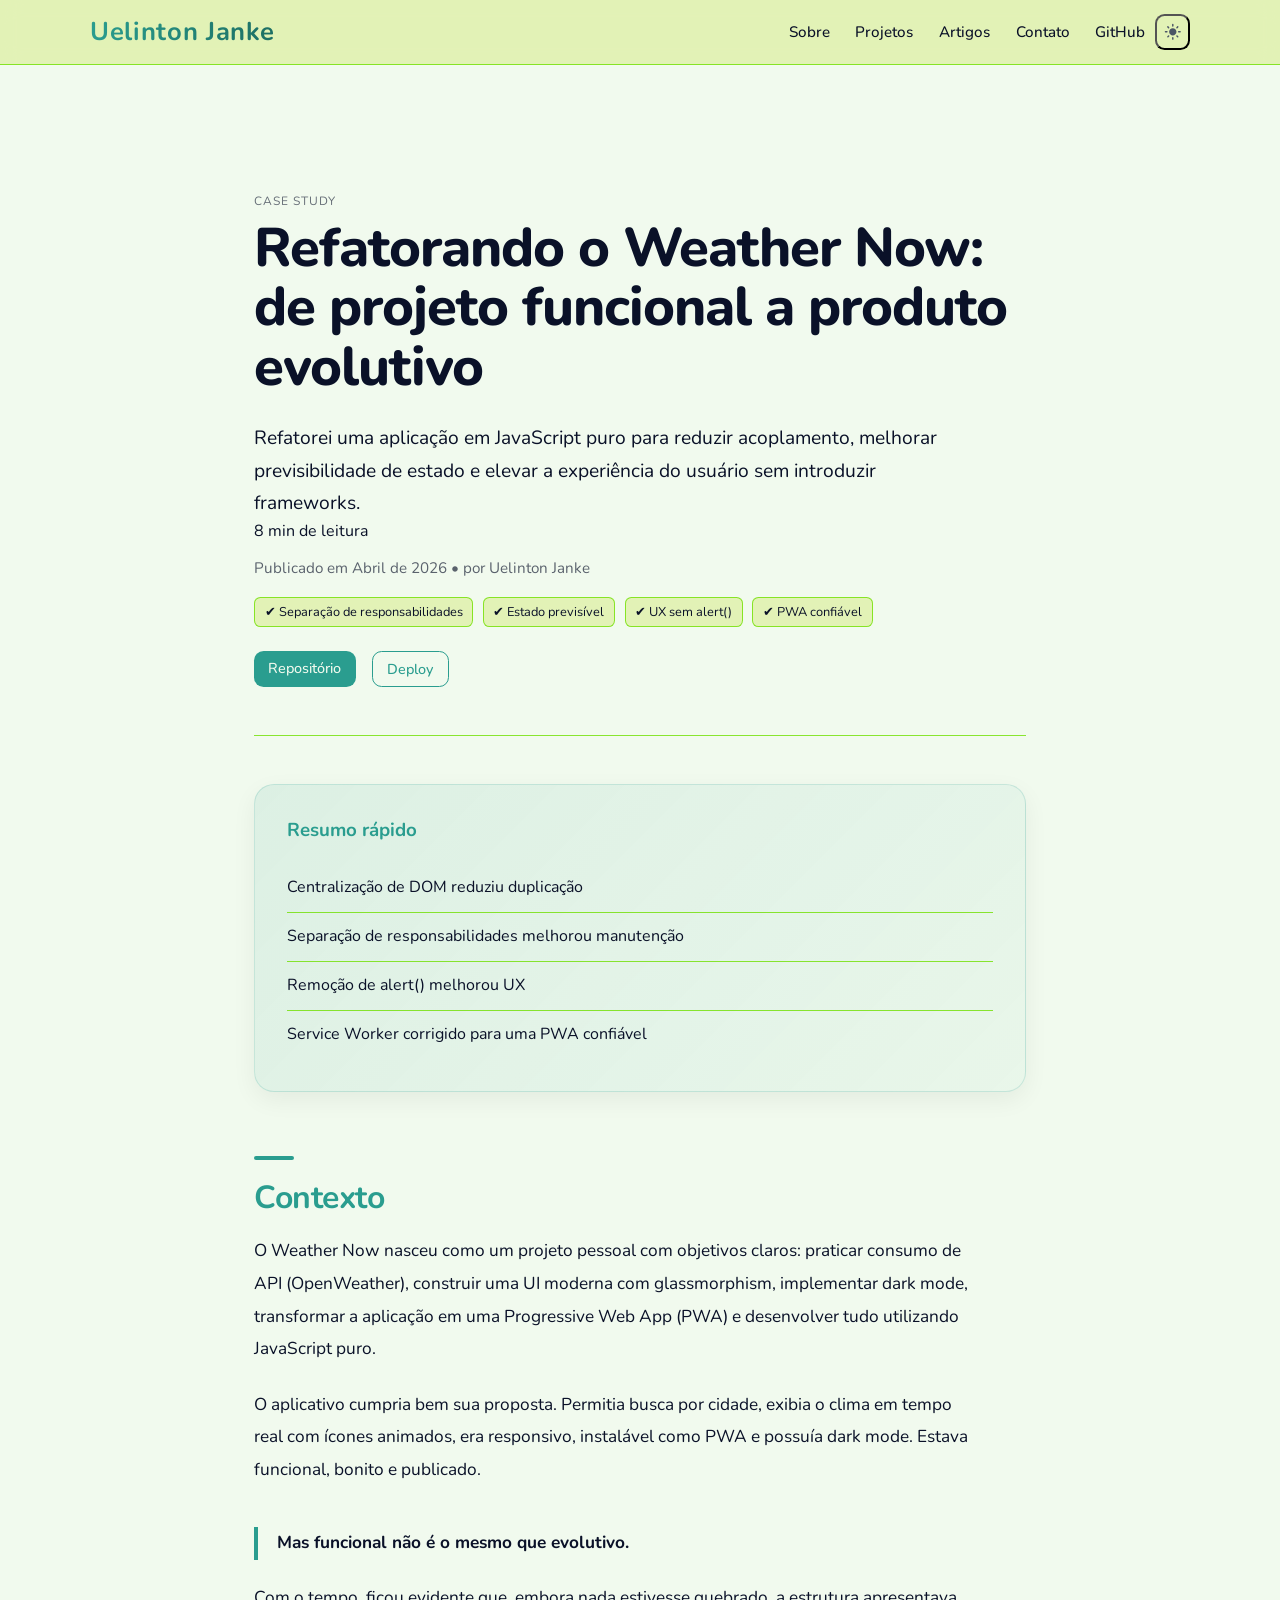
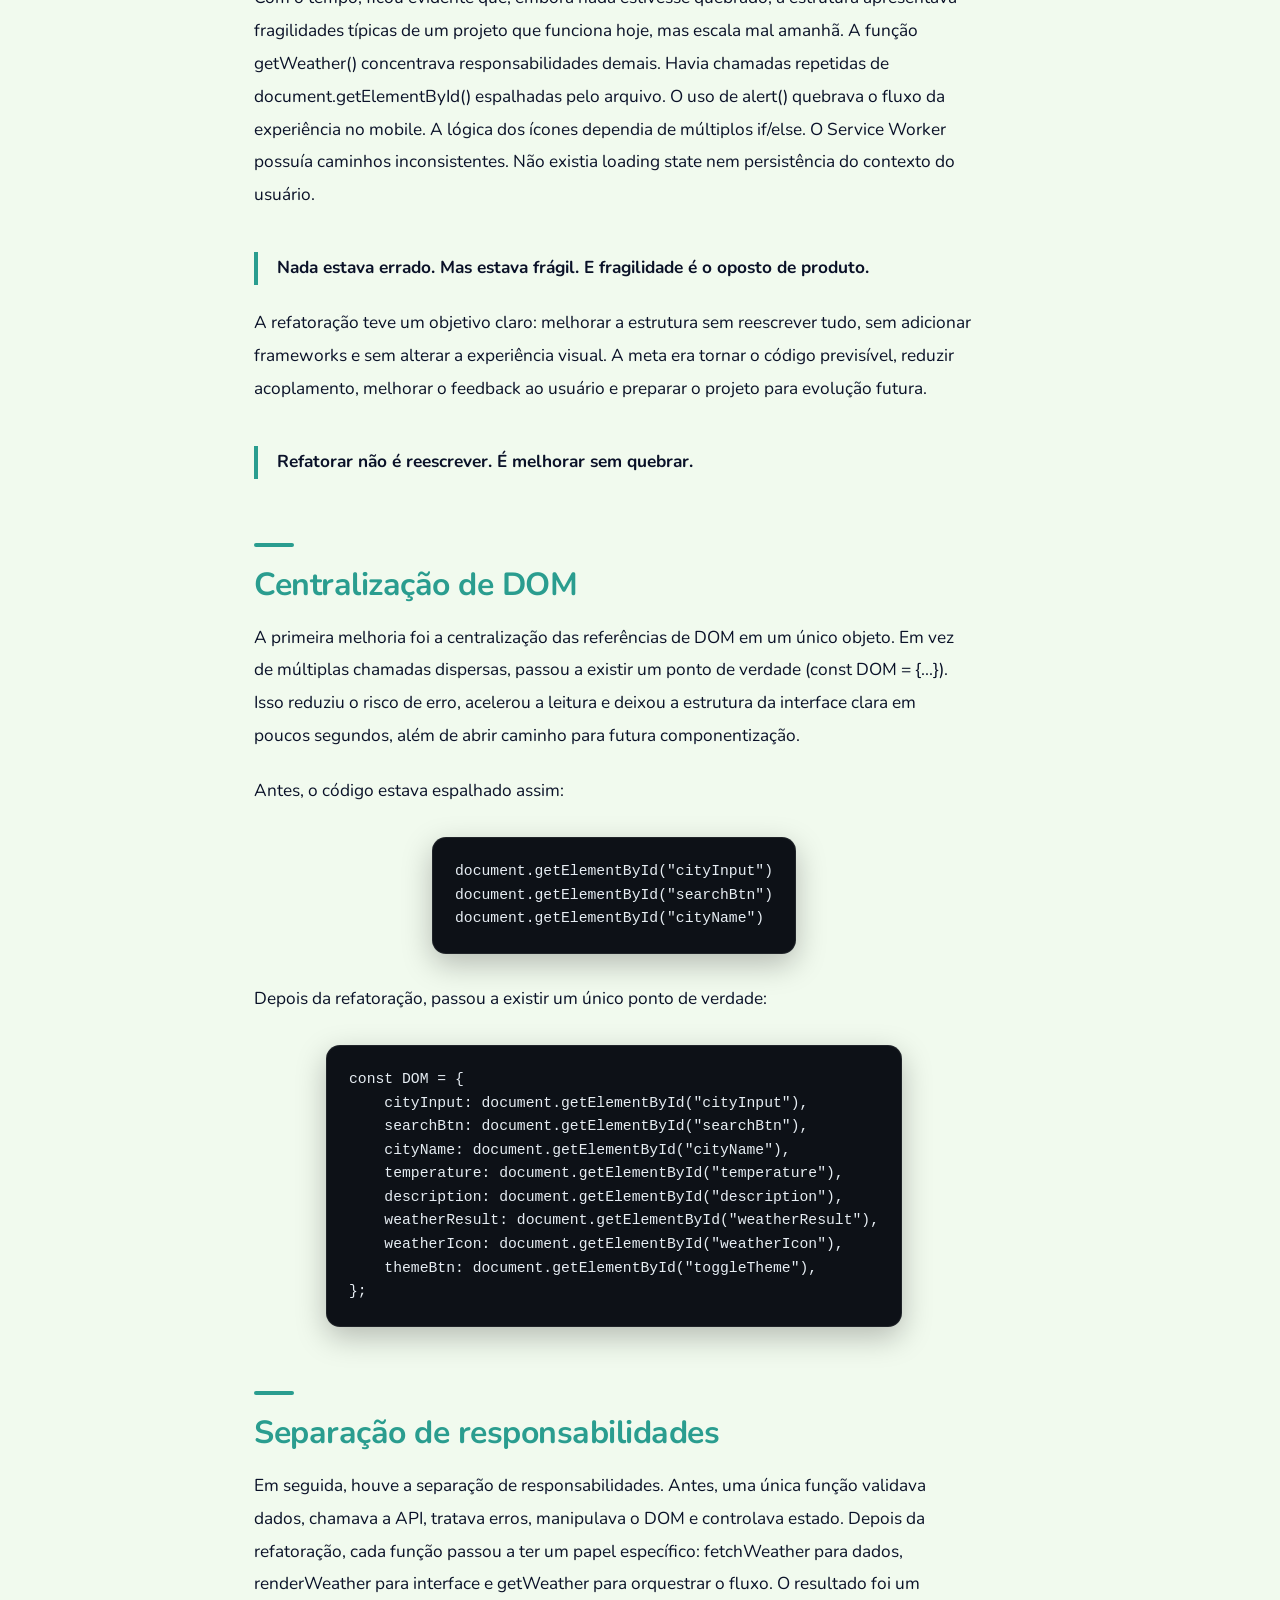
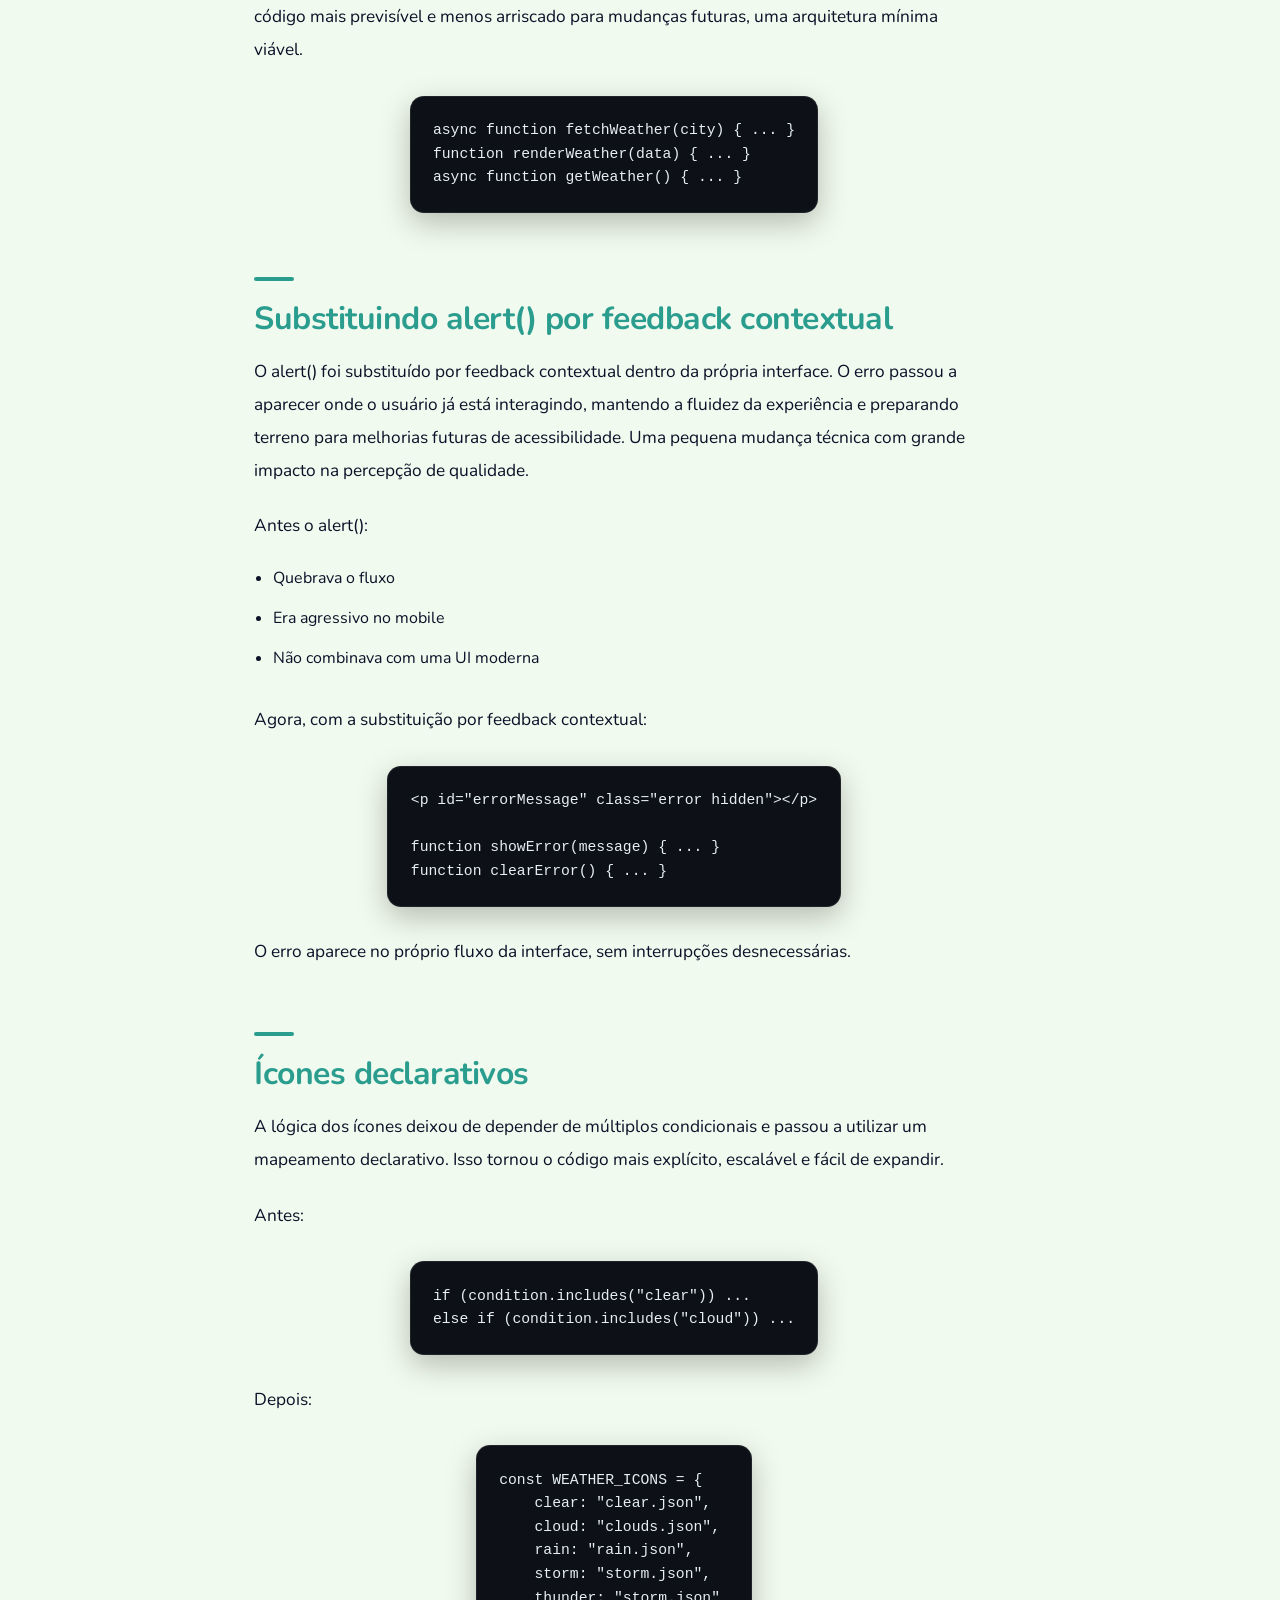
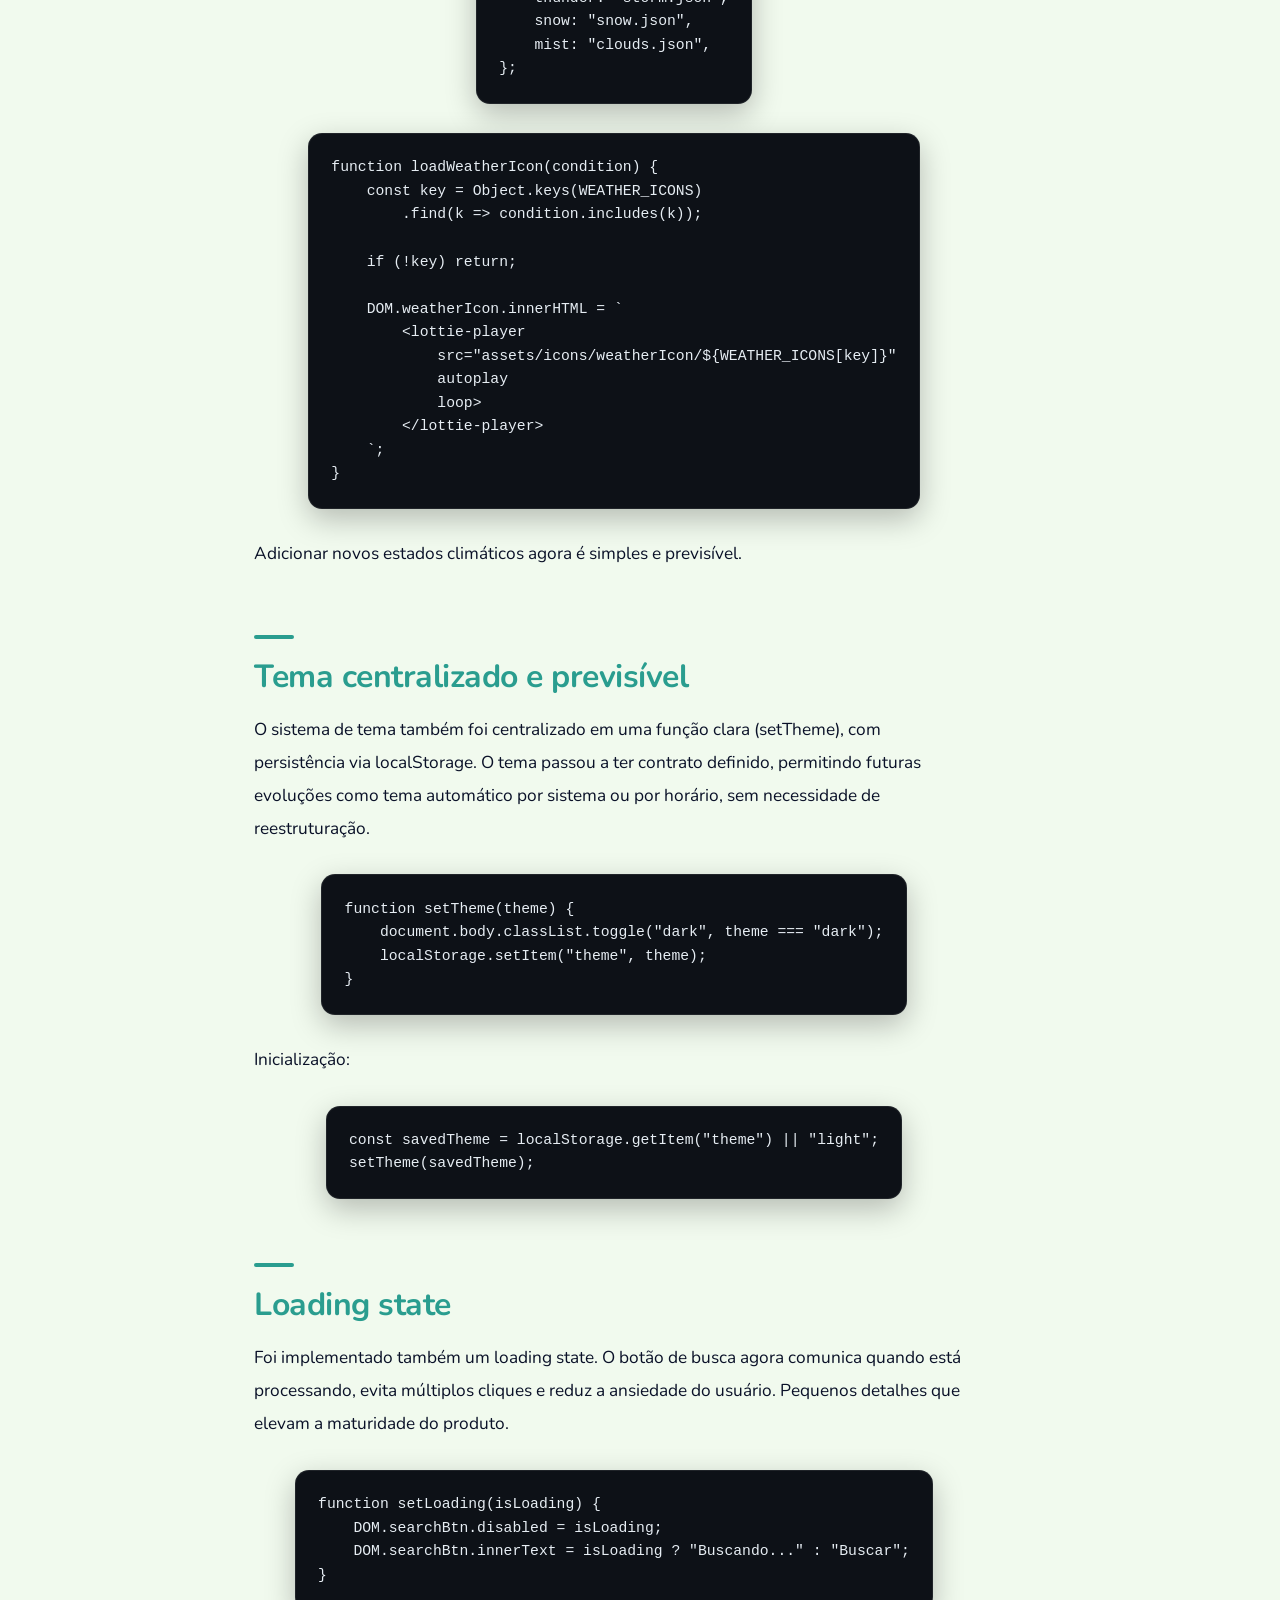
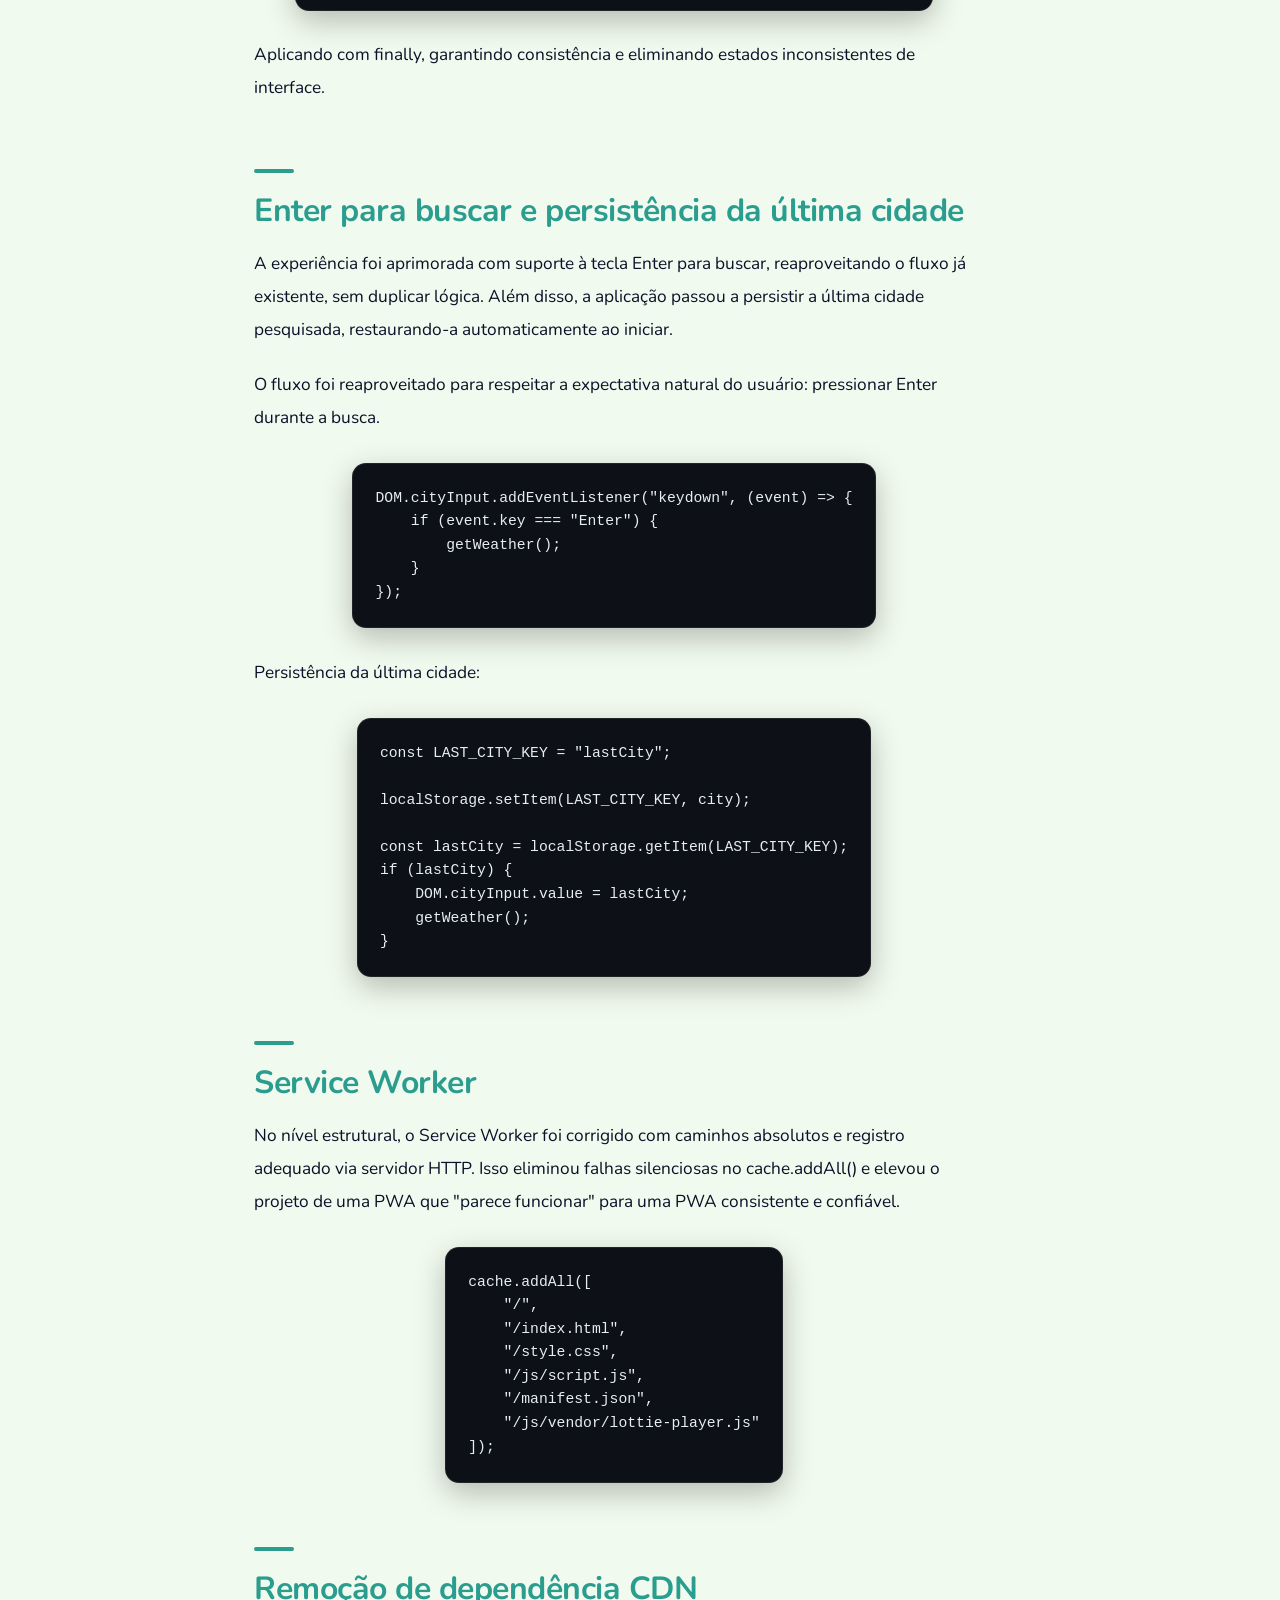
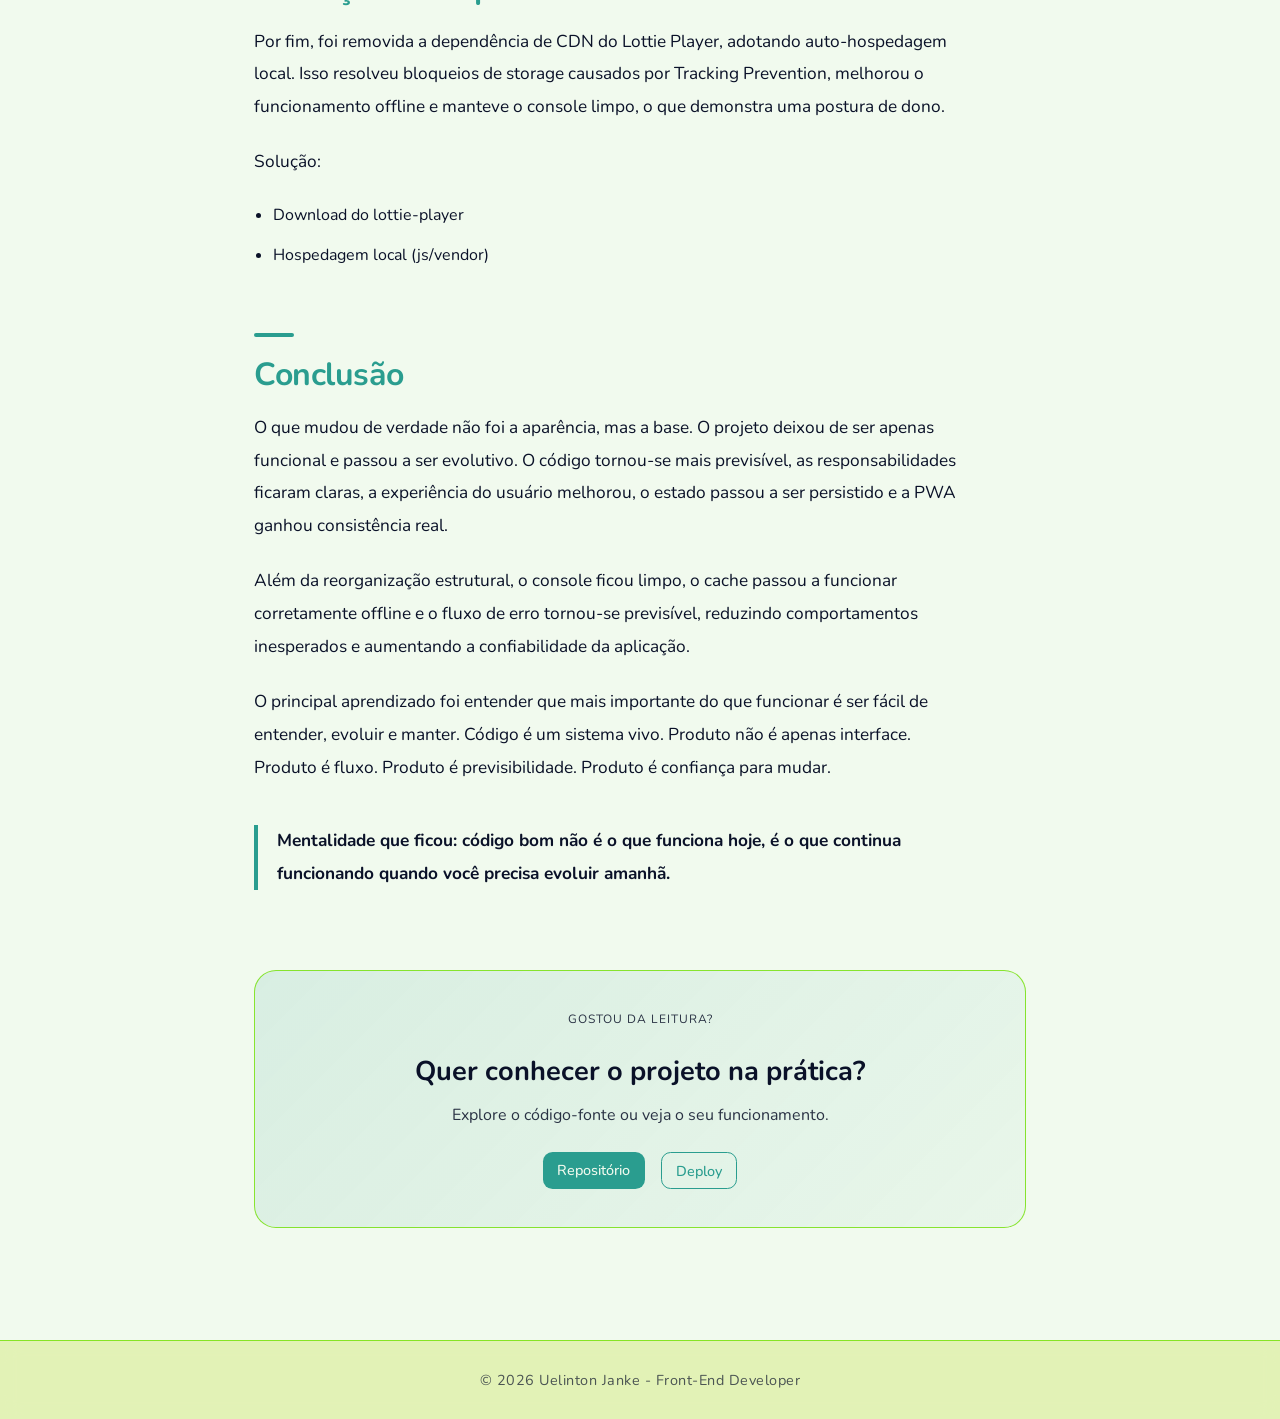
==== commit 4527c5af: "refactor: modularize JavaScript structure into ES Modules - Split monolithic app into modules by res" ====
--- a/articles/weather-now-refactor.html
+++ b/articles/weather-now-refactor.html
@@ -447,7 +447,8 @@
             © 2026 Uelinton Janke - Front-End Developer
         </p>
     </footer>
-    <script src="../app.js"></script>
+    
+    <script type="module" src="../js/main.js"></script>
 </body>
 
 </html>
--- a/assets/css/style.css
+++ b/assets/css/style.css
@@ -1,1183 +1,16 @@
-:root {
-    --bg: #F1FAEE;
-    --text: #0A1128;
-    --accent: #2A9D8F;
+@import './base/reset.css';
+@import './base/variables.css';
+@import './base/global.css';
 
-    --surface: rgba(217, 237, 146, 0.6);
-    --surface-strong: rgba(217, 237, 146, 0.9);
-    --border: rgba(112, 224, 0, 0.8);
+@import './layout/header.css';
+@import './layout/footer.css';
+@import './layout/grid.css';
 
-    --header-offset: 90px;
-}
+@import './components/buttons.css';
+@import './components/cards.css';
+@import './components/modal.css';
 
-html {
-    scroll-behavior: smooth;
-}
+@import './pages/home.css';
+@import './pages/article.css';
 
-[data-theme="dark"] {
-    --bg: #0A1128;
-    --text: #F1FAEE;
-    --accent: #2A9D8F;
-
-    --surface: rgba(255, 255, 255, 0.04);
-    --surface-strong: rgba(255, 255, 255, 0.07);
-    --border: rgba(255, 255, 255, 0.08);
-}
-
-[data-theme="dark"] header {
-    background: rgba(10, 17, 40, 0.8);
-}
-
-[data-theme="dark"] header.shrink {
-    background: rgba(10, 17, 40, 0.95);
-}
-
-[data-theme="dark"] .filter-btn {
-    background: rgba(255, 255, 255, 0.06);
-    border: 1px solid rgba(255, 255, 255, 0.12);
-    color: rgba(241, 250, 238, 0.85);
-    backdrop-filter: blur(6px);
-}
-
-[data-theme="dark"] .filter-btn.active {
-    background: var(--accent);
-    color: #F1FAEE;
-    border-color: var(--accent);
-    box-shadow: 0 4px 12px rgba(42, 157, 143, 0.35);
-}
-
-[data-theme="dark"] .filter-btn:hover {
-    border-color: var(--accent);
-    background: rgba(42, 157, 143, 0.15);
-}
-
-[data-theme="dark"] .card-featured {
-    background: linear-gradient(
-        180deg,
-        rgba(42, 157, 143, 0.15),
-        rgba(255, 255, 255, 0.04)
-    );
-    border-color: rgba(42, 157, 143, 0.4);
-}
-
-[data-theme="dark"] .card-featured::before {
-    color: rgba(241, 250, 238, 0.6);
-}
-
-[data-theme="dark"] .card-institutional {
-    background: rgba(255, 255, 255, 0.03);
-    border-color: rgba(255, 255, 255, 0.1);
-}
-
-[data-theme="dark"] .card-institutional::before {
-    color: rgba(241, 250, 238, 0.55);
-}
-
-[data-theme="dark"] .card-institutional .tag {
-    background: rgba(42, 157, 143, 0.1);
-    color: rgba(241, 250, 238, 0.85);
-    border: 1px solid rgba(42, 157, 143, 0.25);
-}
-
-[data-theme="dark"] .card-institutional .btn {
-    background: #F1FAEE;
-    color: var(--bg);
-}
-
-[data-theme="dark"] .card-institutional .decision {
-    border-left-color: rgba(42, 157, 143, 0.7);
-}
-
-[data-theme="dark"] .tag {
-    background: rgba(255, 255, 255, 0.06);
-    color: rgba(241, 250, 238, 0.85);
-    border: 1px solid rgba(255, 255, 255, 0.08);
-}
-
-[data-theme="dark"] .footer {
-    background: rgba(10, 17, 40, 0.9);
-    border-top: 1px solid var(--border);
-}
-
-[data-theme="dark"] .modal-content {
-    background: rgba(15, 23, 42, 0.95);
-    border-color: rgba(255, 255, 255, 0.08);
-}
-
-[data-theme="dark"] .modal-close {
-    background: rgba(255, 255, 255, 0.06);
-    border: 1px solid rgba(0, 0, 0, 0.18);
-    color: rgba(241, 250, 238, 0.85);
-}
-
-[data-theme="dark"] .modal-close:hover {
-    background: var(--accent);
-    border-color: var(--accent);
-    color: #0A1128;
-}
-
-* {
-    margin: 0;
-    padding: 0;
-    box-sizing: border-box;
-}
-
-body {
-    font-family: "Nunito", sans-serif;
-    background: var(--bg);
-    color: var(--text);
-    padding: 0;
-}
-
-header {
-    width: 100%;
-    padding: 0.9rem 1.5rem;
-    display: flex;
-    justify-content: center;
-    border-bottom: 1px solid var(--border);
-    backdrop-filter: blur(10px);
-    background: var(--surface);
-    position: sticky;
-    top: 0;
-    z-index: 100;
-    transition: padding 0.3s ease, background 0.3s ease;
-}
-
-header.shrink {
-    padding: 0.6rem 1.5rem;
-    background: var(--surface-strong);
-}
-
-.header-content {
-    max-width: 1100px;
-    width: 100%;
-    display: flex;
-    align-items: center;
-    justify-content: space-between;
-    gap: 2rem;
-}
-
-.header.shrink .logo {
-    font-size: 1.2rem;
-}
-
-.logo {
-    font-size: 1.6rem;
-    font-weight: 700;
-    background: linear-gradient(90deg, #2a9d8f, #1d6f63);
-    background-clip: text;
-    -webkit-background-clip: text;
-    color: transparent;
-    -webkit-text-fill-color: transparent;
-    letter-spacing: 0.65px;
-}
-
-.logo a {
-    text-decoration: none;
-    color: inherit;
-}
-
-.header-actions {
-    display: flex;
-    align-items: center;
-    gap: 0.6rem;
-}
-
-.nav {
-    display: flex;
-    align-items: center;
-}
-
-.nav-toggle {
-    display: none;
-    background: none;
-    border: none;
-    width: 1.5rem;
-    cursor: pointer;
-}
-
-.nav-list {
-    display: flex;
-    list-style: none;
-    gap: 1.6rem;
-}
-
-.nav-list a {
-    text-decoration: none;
-    font-size: 0.95rem;
-    font-weight: 500;
-    color: var(--text);
-    position: relative;
-}
-
-.nav-list a::after {
-    content: "";
-    position: absolute;
-    left: 0;
-    bottom: -4px;
-    width: 0;
-    height: 2px;
-    background: var(--accent);
-    transition: width 0.3s ease;
-}
-
-.nav-list a:hover::after {
-    width: 100%;
-}
-
-a:focus-visible {
-    outline: 2px solid var(--accent);
-    outline-offset: 4px;
-}
-
-section[id] {
-    scroll-margin-top: var(--header-offset);
-}
-
-.theme-toggle {
-    width: 2.2rem;
-    height: 2.2rem;
-    display: flex;
-    align-items: center;
-    justify-content: center;
-    background: none;
-    cursor: pointer;
-    border-radius: 0.6rem;
-    transition: background 0.2s ease, transform 0.2s ease;
-}
-
-header.shrink .theme-toggle {
-    transform: scale(0.95);
-}
-
-.theme-toggle svg {
-    width: 1.1rem;
-    height: 1.1rem;
-    color: var(--text);
-}
-
-.theme-toggle:hover {
-    background: rgba(42, 157, 143, 0.15);
-}
-
-.hero {
-    max-width: 1100px;
-    margin: 4rem auto 5rem;
-    padding: 3rem 1.5rem;
-    border-left: 4px solid var(--accent);
-}
-
-.hero .headline {
-    max-width: 720px;
-    font-size: clamp(2rem, 4vw, 2.6rem);
-    font-weight: 700;
-    line-height: 1.25;
-    letter-spacing: -0.3px;
-}
-
-.hero .subheadline {
-    max-width: 620px;
-    margin-top: 1.4rem;
-    font-size: 1.1rem;
-    opacity: 0.75;
-}
-
-.hero .subheadline::before {
-    content: "";
-    display: block;
-    width: 48px;
-    height: 3px;
-    background: var(--accent);
-    margin-bottom: 1rem;
-}
-
-.hero-actions {
-    margin-top: 2.4rem;
-    display: flex;
-    gap: 1.2rem;
-    align-items: center;
-}
-
-.hero .btn {
-    padding: 0.75rem 1.6rem;
-    font-size: 1rem;
-    font-weight: 600;
-    border-radius: 0.8rem;
-    box-shadow: 0 8px 20px rgba(42, 157, 143, 0.25);
-}
-
-.hero .btn:hover {
-    transform: translateY(-2px);
-    box-shadow: 0 12px 28px rgba(42, 157, 143, 0.35);
-}
-
-.hero .btn-outline {
-    padding: 0.75rem 1.6rem;
-    font-size: 1rem;
-    border-radius: 0.8rem;
-    background: transparent;
-}
-
-.hero .btn-outline:hover {
-    background: rgba(42, 157, 143, 0.1);
-}
-
-.container {
-    max-width: 1100px;
-    margin: 3rem auto;
-    padding: 2rem 1.5rem;
-}
-
-.about h2 {
-    font-size: 1.8rem;
-    margin-bottom: 1rem;
-    color: var(--accent);
-    font-weight: 600;
-}
-
-.about p {
-    font-size: 1.05rem;
-    line-height: 1.7;
-    opacity: 0.9;
-    max-width: 750px;
-}
-
-.projects h2 {
-    font-size: 1.8rem;
-    margin-bottom: 2rem;
-    color: var(--accent);
-    font-weight: 600;
-}
-
-.project-filters {
-    display: flex;
-    flex-wrap: wrap;
-    gap: 0.6rem;
-    margin-bottom: 2.2rem;
-    align-items: center;
-}
-
-.filters-label {
-    font-size: 0.75rem;
-    text-transform: uppercase;
-    letter-spacing: 1px;
-    opacity: 0.6;
-    margin-bottom: 0.8rem;
-}
-
-.filter-btn {
-    padding: 0.4rem 0.9rem;
-    border: 1px solid var(--border);
-    background: var(--surface);
-    border-radius: 999px;
-    cursor: pointer;
-    font-size: 0.8rem;
-    font-weight: 600;
-    letter-spacing: 0.4px;
-    transition: all 0.2s ease;
-}
-
-.filter-btn.active {
-    background: var(--accent);
-    color: #F1FAEE;
-    border-color: var(--accent);
-    font-weight: 700;
-}
-
-.filter-btn:hover {
-    border-color: var(--accent);
-}
-
-.filter-btn:focus-visible {
-    outline: 2px solid var(--accent);
-    outline-offset: 3px;
-}
-
-.cards {
-    display: grid;
-    gap: 2rem;
-    grid-template-columns: repeat(auto-fit, minmax(280px, 1fr));
-}
-
-.card {
-    background: var(--surface);
-    border: 1px solid var(--border);
-    padding: 1.8rem;
-    border-radius: 1rem;
-    backdrop-filter: blur(8px);
-    display: flex;
-    flex-direction: column;
-    opacity: 0;
-    transform: translateY(12px);
-    transition: opacity 0.25s ease, transform 0.25s ease;
-}
-
-.card.is-hidden {
-    display: none;
-}
-
-.card.is-visible {
-    opacity: 1;
-    transform: translateY(0);
-    transition: opacity 0.6s ease, transform 0.6s ease;
-}
-
-.card:hover {
-    transform: translateY(-5px);
-    border-color: var(--accent);
-}
-
-.card h3 {
-    font-size: 1.5rem;
-    margin-bottom: 0.4rem;
-    font-weight: 600;
-    line-height: 1.25;
-}
-
-.card .tags {
-    opacity: 0.25;
-    transform: translateY(4px);
-    transition: opacity 0.3s ease, transform 0.3s ease;
-}
-
-.card:hover .tags {
-    opacity: 1;
-    transform: translateY(0);
-}
-
-.card p {
-    opacity: 0.85;
-    line-height: 1.6;
-    margin-bottom: 1.2rem;
-}
-
-.card-featured {
-    grid-column: span 2;
-    background: rgba(217, 237, 146, 0.85);
-    border-color: var(--accent);
-}
-
-.card-featured h3 {
-    font-size: 1.6rem;
-}
-
-.card-featured .tag {
-    background: rgba(42, 157, 143, 0.12);
-    border-color: rgba(42, 157, 143, 0.25);
-}
-
-.card-featured p {
-    font-size: 1rem;
-}
-
-.card-featured .decision {
-    font-size: 1rem;
-}
-
-.card-featured::before {
-    content: "Projeto principal";
-    display: inline-block;
-    margin-bottom: 0.6rem;
-    font-size: 0.75rem;
-    font-weight: 600;
-    color: var(--accent);
-    letter-spacing: 0.6px;
-    text-transform: uppercase;
-}
-
-.card-institutional {
-    grid-column: span 3;
-    background: rgba(241, 250, 238, 0.95);
-    border-color: rgba(10, 17, 40, 0.15);
-    order: 99;
-}
-
-.card-institutional h3 {
-    font-size: 1.35rem;
-    letter-spacing: 0.2px;
-}
-
-.card-institutional .decision {
-    border-left-color: rgba(10, 17, 40, 0.35);
-    font-size: 0.95rem;
-}
-
-.card-institutional::before {
-    content: "Projeto institucional";
-    display: inline-block;
-    margin-bottom: 0.6rem;
-    font-size: 0.7rem;
-    font-weight: 600;
-    color: rgba(10, 17, 40, 0.6);
-    letter-spacing: 0.5px;
-    text-transform: uppercase;
-}
-
-.card-institutional .btn {
-    background: var(--text);
-}
-
-.card-institutional .btn-outline {
-    border-color: var(--text);
-    color: var(--text);
-}
-
-.card-institutional .tag {
-    background: rgba(10, 17, 40, 0.06);
-    color: rgba(10, 17, 40, 0.7);
-}
-
-.tags {
-    display: flex;
-    flex-wrap: wrap;
-    gap: 0.4rem;
-    margin-bottom: 0.8rem;
-    list-style: none;
-    padding: 0;
-}
-
-.tag {
-    font-size: 0.7rem;
-    font-weight: 600;
-    padding: 0.25rem 0.5rem;
-    border-radius: 0.4rem;
-    background: rgba(10, 17, 40, 0.08);
-    color: rgba(10, 17, 40, 0.75);
-    letter-spacing: 0.4px;
-    text-transform: uppercase;
-}
-
-.decision {
-    font-size: 0.95rem;
-    padding-left: 1rem;
-    border-left: 3px solid var(--accent);
-    opacity: 0.85;
-}
-
-.btns {
-    display: flex;
-    gap: 1rem;
-    margin-top: auto;
-    padding-top: 0.5rem;
-}
-
-.btn, .btn-outline {
-    padding: 0.45rem 0.9rem;
-    border-radius: 0.6rem;
-    text-decoration: none;
-    font-size: 0.9rem;
-    font-weight: 500;
-}
-
-.btn {
-    position: relative;
-    overflow: hidden;
-    background: var(--accent);
-    color: #f1faee;
-}
-
-.btn-label {
-    display: inline-block;
-    transition: transform 0.25s ease, opacity 0.25s ease;
-}
-
-.btn:hover .btn-label {
-    transform: translateY(-2px);
-}
-
-.btn-outline {
-    border: 1px solid var(--accent);
-    color: var(--accent);
-}
-
-.btn-details {
-    align-self: flex-start;
-    margin-top: auto;
-    padding: 0.5rem 0;
-    background: transparent;
-    border: none;
-    font-size: 0.85rem;
-    font-weight: 600;
-    letter-spacing: 0.4px;
-    color: var(--accent);
-    cursor: pointer;
-    position: relative;
-    transition: opacity 0.2s ease;
-}
-
-.btn-details::after {
-    content: "";
-    position: absolute;
-    left: 0;
-    bottom: -2px;
-    width: 100%;
-    height: 2px;
-    background: var(--accent);
-    transform: scaleX(0);
-    transform-origin: left;
-    transition: transform 0.25s ease;
-}
-
-.btn-details:hover::after {
-    transform: scaleX(1);
-}
-
-.btn-details:focus-visible {
-    outline: 2px solid var(--accent);
-    outline-offset: 4px;
-}
-
-.contact {
-    text-align: center;
-}
-
-.contact h2 {
-    font-size: 1.8rem;
-    margin-bottom: 1rem;
-    color: var(--accent);
-    font-weight: 600;
-}
-
-.contact p {
-    opacity: 0.9;
-    margin-bottom: 1.8rem;
-}
-
-.links {
-    display: flex;
-    justify-content: center;
-    gap: 1rem;
-    flex-wrap: wrap;
-}
-
-.contact-link {
-    padding: 0.7rem 1.2rem;
-    border-radius: 0.6rem;
-    border: 1px solid var(--accent);
-    color: var(--accent);
-    text-decoration: none;
-    font-size: 1rem;
-    transition: 0.3s ease;
-}
-
-.contact-link:hover {
-    background: var(--accent);
-    color: #f1faee;
-}
-
-.footer {
-    width: 100%;
-    text-align: center;
-    padding: 1.8rem 1rem;
-    border-top: 1px solid rgba(112, 224, 0, 0.8);
-    background: rgba(217, 237, 146, 0.6);
-    backdrop-filter: blur(10px);
-    margin-top: 3rem;
-}
-
-.footer p {
-    opacity: 0.7;
-    font-size: 0.9rem;
-    letter-spacing: 0.5px;
-}
-
-.modal {
-    position: fixed;
-    inset: 0;
-    display: flex;
-    align-items: center;
-    justify-content: center;
-    background: rgba(0, 0, 0, 0.45);
-    backdrop-filter: blur(8px);
-    opacity: 0;
-    pointer-events: none;
-    transition: opacity 0.25s ease;
-    z-index: 999;
-}
-
-.modal.open {
-    opacity: 1;
-    pointer-events: auto;
-}
-
-.modal.open .modal-content {
-    transform: translateY(0) scale(1);
-    opacity: 1;
-}
-
-.modal-content {
-    position: relative;
-    background: var(--bg);
-    color: var(--text);
-    width: min(720px, 92%);
-    padding: 2.4rem;
-    border-radius: 1.2rem;
-    border: 1px solid var(--border);
-    box-shadow: 
-        0 20px 60px rgba(0, 0, 0, 0.25),
-        0 2px 10px rgba(0, 0, 0, 0.08);
-    max-height: 85vh;
-    overflow-y: auto;
-    transform: translateY(24px) scale(0.96);
-    opacity: 0;
-    transition: 
-        transform 0.25s cubic-bezier(0.22, 1, 0.36, 1),
-        opacity 0.2s ease;
-}
-
-.modal-close {
-    position: absolute;
-    top: 1.2rem;
-    right: 1.2rem;
-    width: 2rem;
-    height: 2rem;
-    border-radius: 0.5rem;
-    background: transparent;
-    border: 1px solid var(--border);
-    cursor: pointer;
-    font-size: 1rem;
-    font-weight: 700;
-    transition: all 0.2s ease;
-    line-height: 1;
-}
-
-.modal-close:hover {
-    background: var(--accent);
-    color: #F1FAEE;
-    border-color: var(--accent);
-    transform: rotate(90deg);
-}
-
-.modal-title {
-    font-size: 1.6rem;
-    margin-bottom: 1.8rem;
-    font-weight: 700;
-    line-height: 1.3;
-}
-
-.modal-content section {
-    padding-bottom: 1rem;
-    margin-bottom: 1rem;
-    border-bottom: 1px solid var(--border);
-}
-
-.modal-content section:last-of-type {
-    border-bottom: none;
-}
-
-.modal-content h4 {
-    font-size: 0.85rem;
-    text-transform: uppercase;
-    letter-spacing: 1px;
-    margin-bottom: 0.6rem;
-    opacity: 0.6;
-}
-
-.modal-content p {
-    line-height: 1.6;
-    margin-bottom: 1.4rem;
-    opacity: 0.9;
-}
-
-.modal-links {
-    display: flex;
-    gap: 1rem;
-    margin-top: 1.5rem;
-}
-
-.modal-article-content {
-    font-size: 1rem;
-    line-height: 1.75;
-    opacity: 0.95;
-    max-width: 65ch;
-}
-
-.modal-article-title {
-    font-size: 1.9rem;
-    margin-bottom: 1rem;
-    font-weight: 700;
-    letter-spacing: -0.4px;
-}
-
-.modal-article-title::after {
-    content: "";
-    display: block;
-    width: 48px;
-    height: 3px;
-    background: var(--accent);
-    margin-top: 0.8rem;
-}
-
-.articles h2 {
-    font-size: 1.8rem;
-    margin-bottom: 1rem;
-    color: var(--accent);
-    font-weight: 600;
-}
-
-.article-filters {
-    display: flex;
-    flex-wrap: wrap;
-    gap: 0.6rem;
-    margin-bottom: 2rem;
-}
-
-.article-btn {
-    display: inline-flex;
-    align-items: center;
-    justify-content: space-between;
-    gap: 0.7rem;
-    width: fit-content;
-    padding: 0.75rem 1.15rem;
-    margin-top: auto;
-    border-radius: 0.75rem;
-    font-weight: 700;
-    letter-spacing: 0.2px;
-    transition: all 0.25s ease;
-    box-shadow: 0 8px 18px rgba(42, 157, 143, 0.22);
-}
-
-.article-btn:hover {
-    transform: translateY(-2px);
-    box-shadow: 0 14px 28px rgba(42, 157, 143, 0.32);
-}
-
-.cards.articles .card {
-    min-height: 180px;
-}
-
-.article-hero {
-    padding: 4rem 0 3rem;
-    margin-bottom: 3rem;
-    border-bottom: 1px solid var(--border);
-}
-
-.article-hero h1 {
-    font-size: clamp(2.2rem, 5vw, 3.4rem);
-    line-height: 1.1;
-    font-weight: 800;
-    letter-spacing: -1px;
-    max-width: 23ch;
-}
-
-.article-eyebrow {
-    font-size: 0.75rem;
-    text-transform: uppercase;
-    letter-spacing: 1px;
-    opacity: 0.6;
-    margin-bottom: 0.6rem;
-}
-
-.article-summary {
-    margin-top: 1.5rem;
-    font-size: 1.2rem;
-    line-height: 1.7;
-    max-width: 60ch;
-}
-
-.article-meta {
-    margin-top: 1rem;
-    opacity: .65;
-    font-size: .95rem;
-}
-
-.article-highlights {
-    margin-top: 1.2rem;
-    display: flex;
-    flex-wrap: wrap;
-    gap: 0.6rem;
-}
-
-.article-highlights span {
-    background: var(--surface);
-    border: 1px solid var(--border);
-    padding: 0.3rem 0.6rem;
-    border-radius: 0.4rem;
-    font-size: 0.8rem;
-}
-
-.article-cta {
-    margin-top: 1.5rem;
-    display: flex;
-    gap: 1rem;
-}
-
-.article-tldr {
-    background: linear-gradient(
-        135deg,
-        rgba(42,157,143,.10),
-        rgba(42,157,143,.04)
-    );
-    border: 1px solid rgba(42,157,143,.18);
-    padding: 2rem;
-    border-radius: 20px;
-    margin: 2rem 0 4rem;
-    box-shadow: 
-        0 8px 24px rgba(0,0,0,.06);
-}
-
-.article-tldr h3 {
-    margin-bottom: 1.3rem;
-    color: var(--accent);
-}
-
-.article-tldr ul {
-    list-style: none;
-    padding: 0;
-    margin: 0;
-}
-
-.article-tldr li {
-    padding: .7rem 0;
-    border-bottom: 1px solid var(--border);
-    line-height: 1.6;
-}
-
-.article-tldr li:last-child {
-    border-bottom: none;
-}
-
-.article-content ul {
-    margin: 1rem 0 2rem 1.2rem;
-}
-
-.article-content li {
-    margin-bottom: .8rem;
-    line-height: 1.7;
-}
-
-.article-wrapper {
-    max-width: 820px;
-    margin: 0 auto;
-    padding: 4rem 1.5rem;
-    overflow-x: hidden;
-}
-
-.article-content {
-    max-width: 720px;
-}
-
-.article-content h2 {
-    margin-top: 4rem;
-    margin-bottom: 1rem;
-    font-size: 2rem;
-    font-weight: 700;
-    letter-spacing: -.5px;
-    color: var(--accent);
-}
-
-.article-content h2::before {
-    content: "";
-    display: block;
-    width: 40px;
-    height: 4px;
-    background: var(--accent);
-    margin-bottom: 1rem;
-    border-radius: 999px;
-}
-
-.article-content p {
-    font-size: 1.08rem;
-    line-height: 1.9;
-    margin-bottom: 1.4rem;
-    color: var(--text);
-}
-
-.highlight-quote {
-    font-size: 1.35rem;
-    font-weight: 700;
-    line-height: 1.5;
-    color: var(--accent);
-    margin: 2.5rem 0;
-    padding-left: 1.2rem;
-    border-left: 4px solid var(--accent);
-}
-
-.article-content pre {
-    margin: 1.8rem 0;
-    border: 1px solid rgba(255, 255, 255, 0.08);
-    box-shadow: 0 10px 30px rgba(0, 0, 0, 0.25);
-    padding: 1.4rem;
-    border-radius: 14px;
-    background: #0d1117;
-    color: #e6edf3;
-    overflow-x: auto;
-    max-width: 100%;
-    font-family: "Fira Code", monospace;
-    font-size: .92rem;
-    line-height: 1.6;
-    white-space: pre;
-}
-
-.article-content code {
-    font: inherit;
-}
-
-.article-project {
-    margin-top: 5rem;
-    padding: 2.4rem;
-    border-radius: 22px;
-    text-align: center;
-    background: linear-gradient(
-        135deg,
-        rgba(42,157,143,.12),
-        rgba(42,157,143,.04)
-    );
-    border: 1px solid var(--border);
-}
-
-.article-project-eyebrow {
-    font-size: .75rem;
-    text-transform: uppercase;
-    letter-spacing: 1px;
-    opacity: .65;
-    margin-bottom: .8rem;
-}
-
-.article-project h3 {
-    font-size: 1.7rem;
-    margin-bottom: .8rem;
-}
-
-.article-project p {
-    max-width: 540px;
-    margin: 0 auto 1.5rem;
-    opacity: .85;
-    line-height: 1.6;
-}
-
-.article-project-actions {
-    display: flex;
-    justify-content: center;
-    gap: 1rem;
-    flex-wrap: wrap;
-}
-
-.reading-progress {
-    position: fixed;
-    top: 0;
-    left: 0;
-    height: 3px;
-    background: var(--accent);
-    width: 0%;
-    z-index: 9999;
-}
-
-@media (prefers-reduced-motion: reduce) {
-    * {
-        animation: none;
-        transition: none;
-    }
-}
-
-@media (max-width: 768px) {
-    [data-theme="dark"] .nav-list {
-        background: rgba(10, 17, 40, 0.95);
-        border-color: rgba(255, 255, 255, 0.1);
-    }
-
-    header {
-        padding: 1rem 1rem;
-    }
-
-    .header-content {
-        flex-direction: row;
-        justify-content: space-between;
-        align-items: center;
-    }
-
-    .logo {
-        font-size: 1.25rem;
-    }
-
-    .nav-toggle {
-        display: block;
-        width: 2.4rem;
-        height: 2.4rem;
-        padding: 0.4rem;
-        border-radius: 0.5rem;
-    }
-
-    .nav-toggle svg {
-        width: 100%;
-        height: 100%;
-        fill: var(--text);
-    }
-
-    .nav-toggle:hover {
-        background: rgba(42, 157, 143, 0.15);
-    }
-
-    .nav-list {
-        position: absolute;
-        top: calc(100% + 0.5rem);
-        right: 1rem;
-        min-width: 180px;
-        background: rgba(217, 237, 146, 0.98);
-        border: 1px solid rgba(112, 224, 0, 0.4);
-        border-radius: 0.9rem;
-        padding: 0.9rem 1rem;
-        box-shadow: 0 10px 30px rgba(0, 0, 0, 0.8);
-        flex-direction: column;
-        gap: 0.9rem;
-        opacity: 0;
-        transform: translateY(-6px);
-        pointer-events: none;
-        transition: opacity 0.25s ease, transform 0.25s ease;
-        display: none;
-    }
-
-    .nav-list.open {
-        display: flex;
-        opacity: 1;
-        transform: translateY(0);
-        pointer-events: auto;
-    }
-
-    .nav-list a {
-        font-size: 1rem;
-        padding: 0.3rem 0;
-    }
-
-    .nav-list a::after {
-        display: none;
-    }
-
-    .hero-actions {
-        flex-direction: column;
-        align-items: flex-start;
-    }
-
-    .hero-actions a {
-        width: 100%;
-        max-width: 260px;
-        text-align: center;
-    }
-
-    .project-filters {
-        overflow-x: auto;
-        flex-wrap: nowrap;
-        padding-bottom: 0.4rem;
-        scrollbar-width: none;
-    }
-
-    .project-filters::-webkit-scrollbar {
-        display: none;
-    }
-
-    .card-featured {
-        grid-column: span 1;
-    }
-
-    .card-institutional {
-        grid-column: span 1;
-    }
-
-    .article-content pre {
-        padding: 1rem;
-    }
-
-    .article-content code {
-        font-size: clamp(0.75rem, 2.5vw, 0.9rem);
-    }
-}+@import './themes/dark.css';
